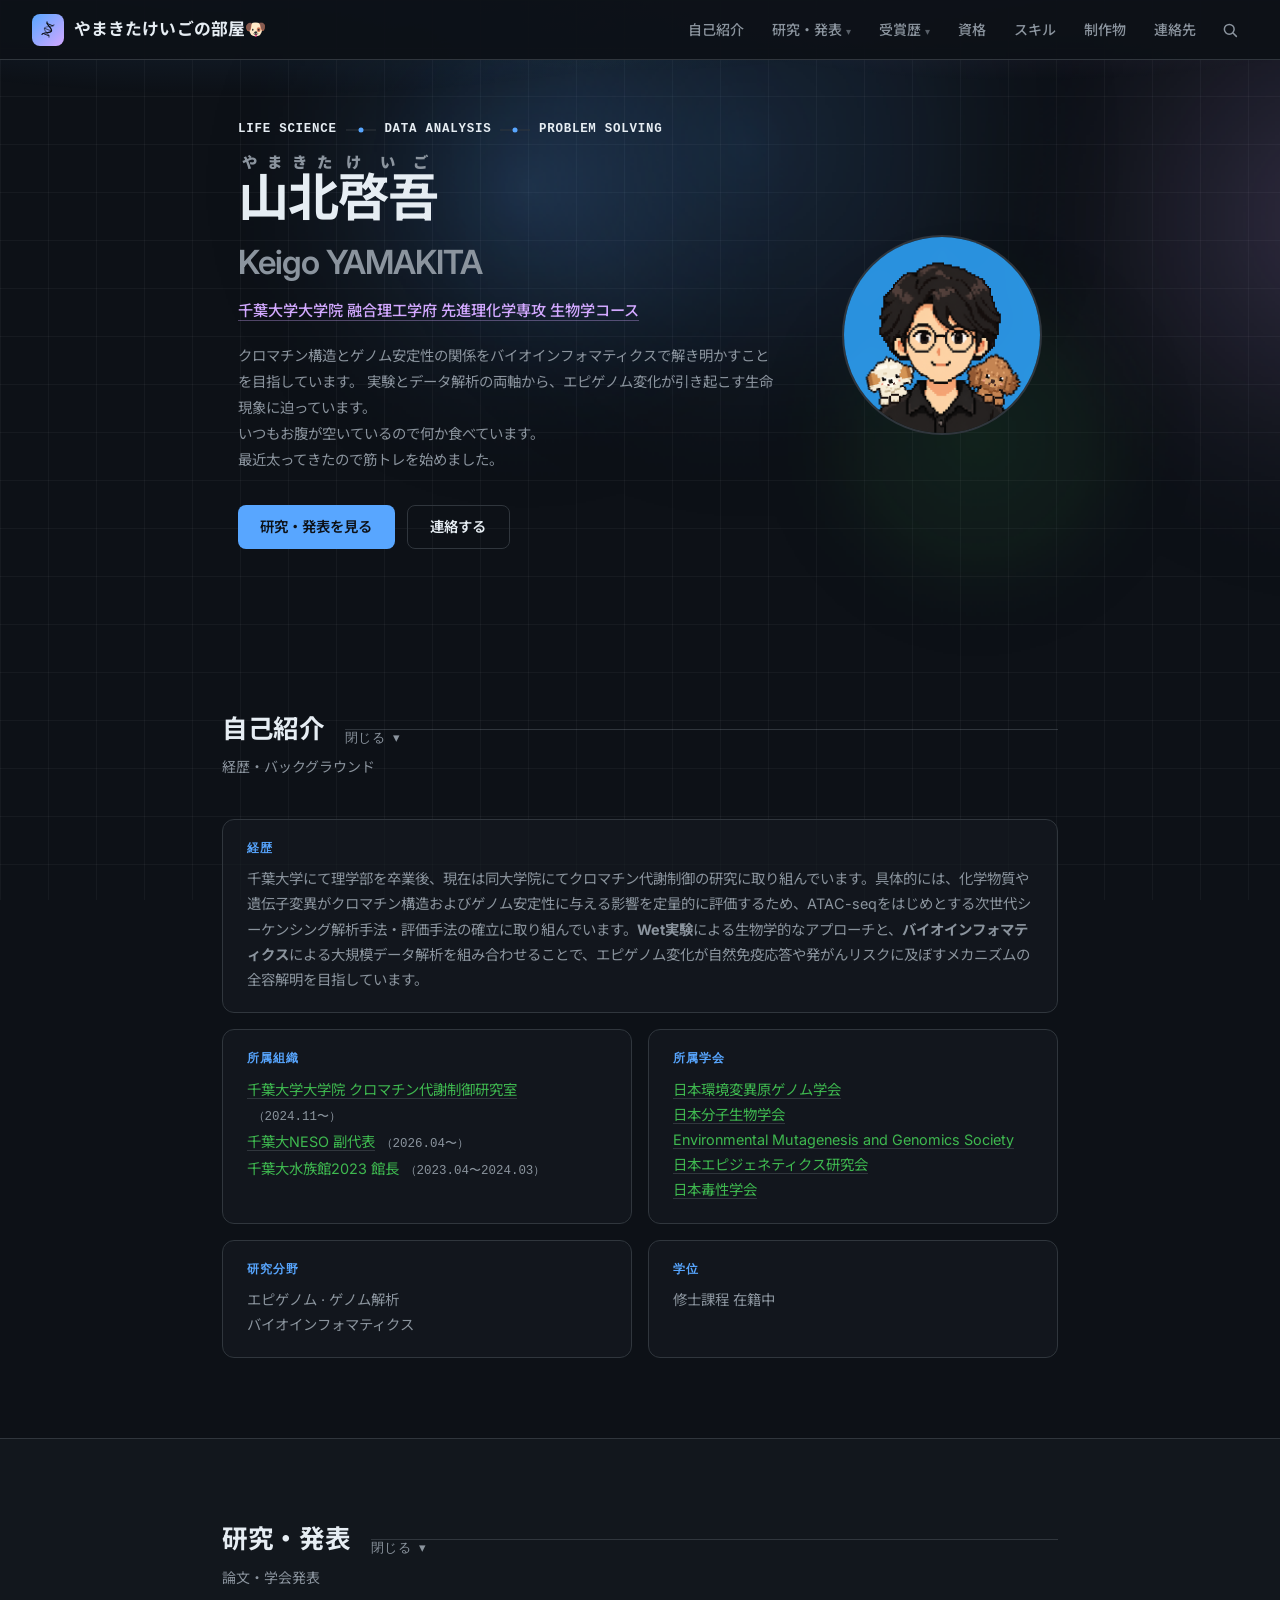
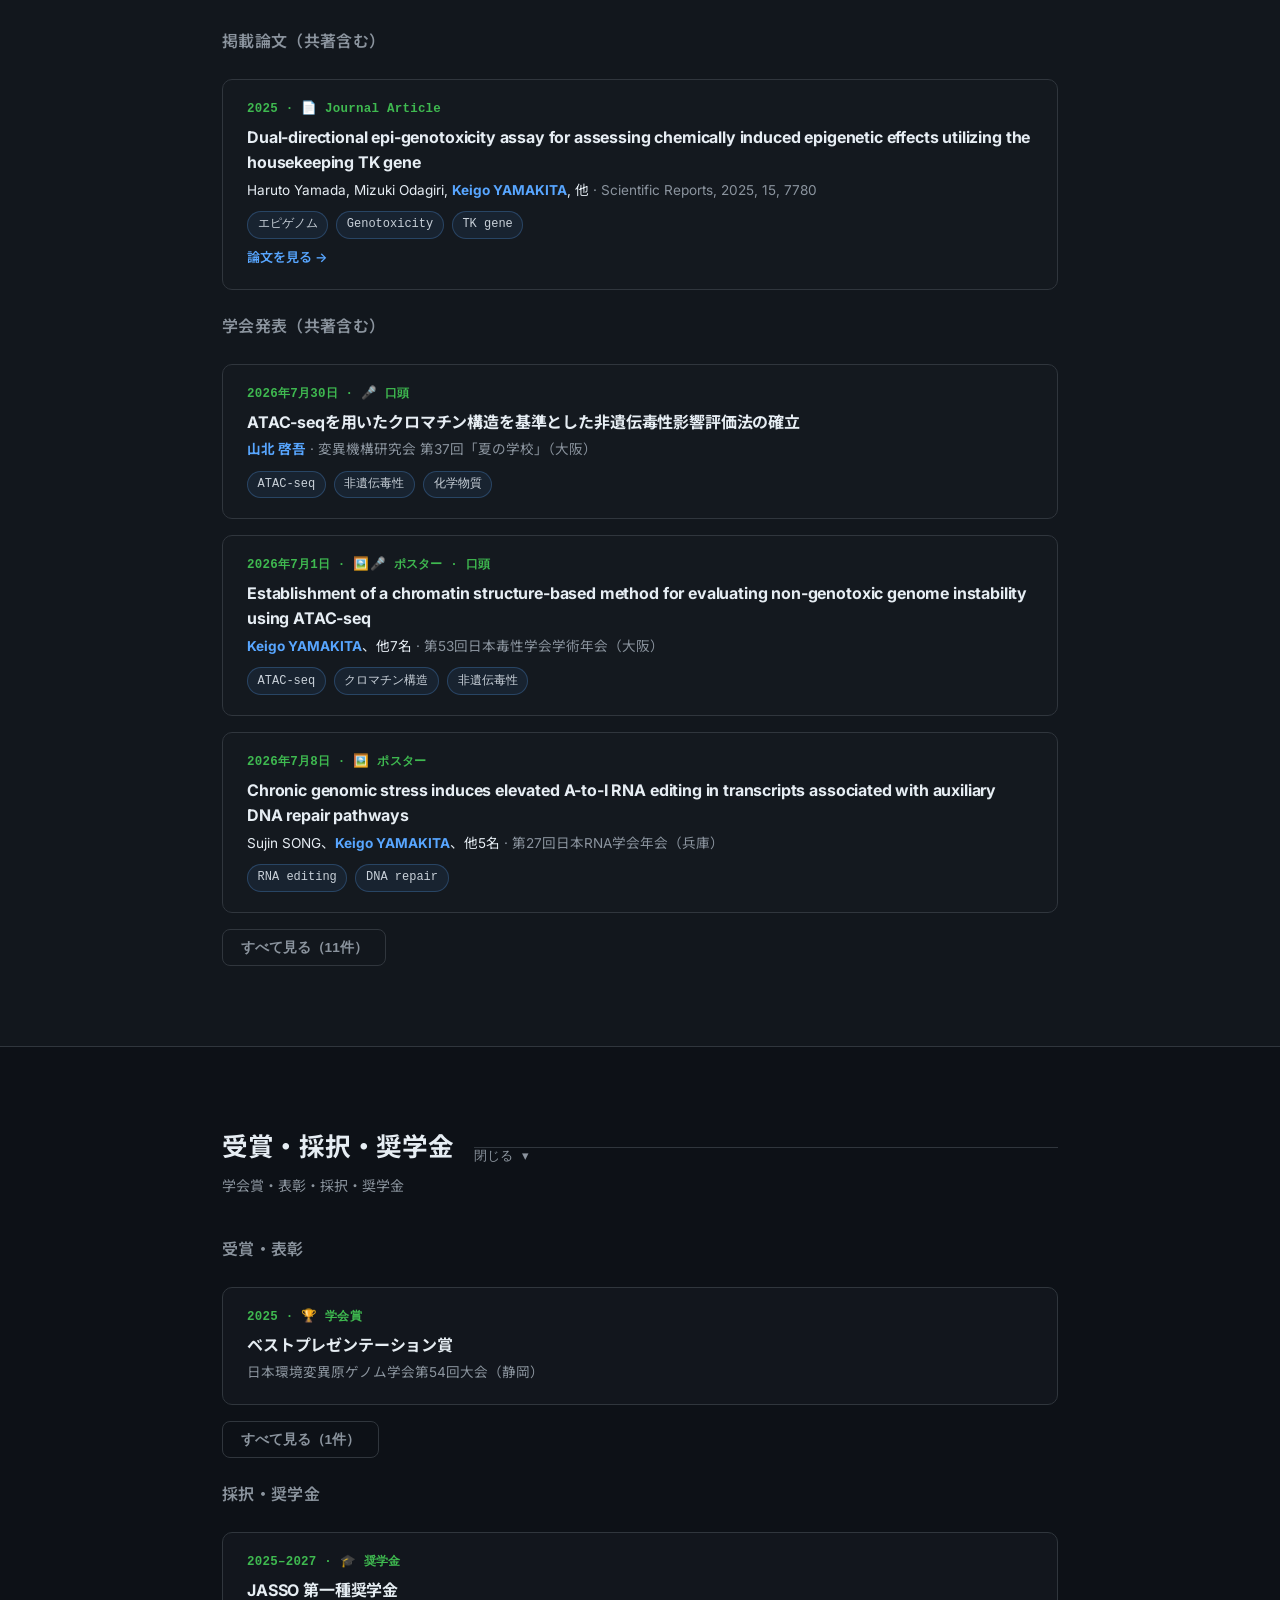
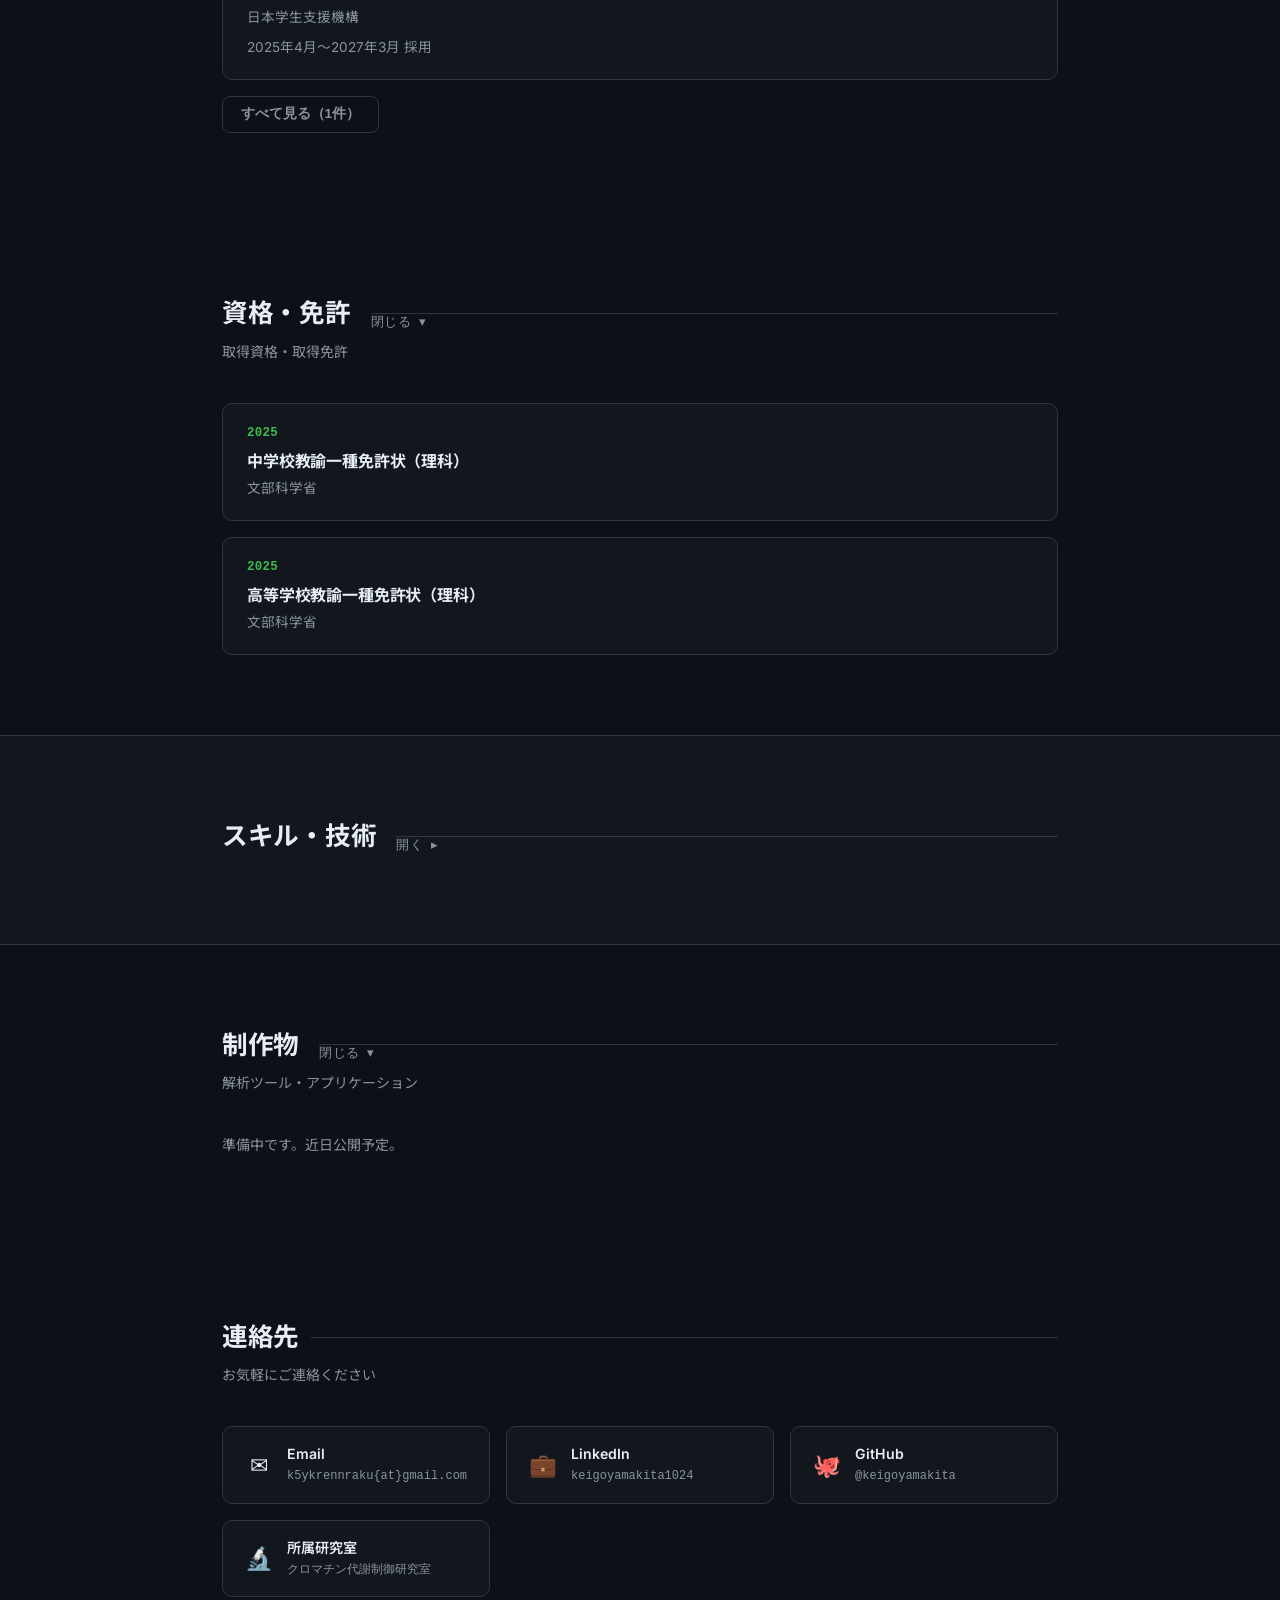
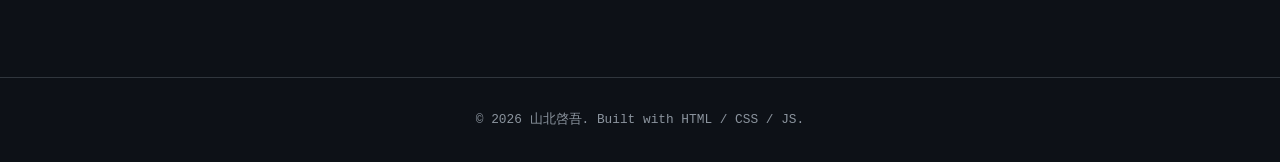
==== index.html @ 7c09976a "Update index.html" ====
<!DOCTYPE html>
<html lang="ja">
<head>
  <meta charset="UTF-8">
  <meta name="viewport" content="width=device-width, initial-scale=1.0">
  <link rel="icon" type="image/svg+xml" href="images/favicon.svg">
  <link rel="icon" type="image/png" sizes="32x32" href="images/favicon-32.png">
  <!-- Google検索はSVGファビコンに対応していないため、48px超のPNGを別途指定 -->
  <link rel="icon" type="image/png" sizes="180x180" href="images/apple-touch-icon.png">
  <link rel="apple-touch-icon" href="images/apple-touch-icon.png">
  <title>やまきたけいごの部屋🐶｜山北啓吾 Keigo YAMAKITA</title>
  <meta name="description" content="山北啓吾（やまきたけいご / Keigo YAMAKITA）のポートフォリオ。大学時代の研究内容や制作物に関して紹介していきます。">
  <meta name="keywords" content="山北啓吾, やまきたけいご, Keigo Yamakita, yamakita keigo, バイオインフォマティクス, エピゲノム, クロマチン, ATAC-seq, 千葉大学, 研究者, ポートフォリオ">
  <meta name="author" content="山北啓吾 Keigo Yamakita">
  <meta name="robots" content="index, follow">
  <link rel="canonical" href="https://keigoyamakita.com/">

  <!-- Open Graph / SNS -->
  <meta property="og:type" content="website">
  <meta property="og:url" content="https://keigoyamakita.com/">
  <meta property="og:title" content="やまきたけいごの部屋🐶｜山北啓吾 Keigo YAMAKITA">
  <meta property="og:description" content="山北啓吾（やまきたけいご / Keigo YAMAKITA）のポートフォリオ。大学時代の研究内容や制作物に関して紹介していきます。">
  <meta property="og:image" content="https://keigoyamakita.com/images/ogp.png">
  <meta property="og:locale" content="ja_JP">

  <!-- Twitter Card -->
  <meta name="twitter:card" content="summary">
  <meta name="twitter:title" content="やまきたけいごの部屋🐶｜山北啓吾 Keigo YAMAKITA">
  <meta name="twitter:description" content="山北啓吾（やまきたけいご / Keigo YAMAKITA）のポートフォリオ。大学時代の研究内容や制作物に関して紹介していきます。">
  <meta name="twitter:image" content="https://keigoyamakita.com/images/ogp.png">

  <!-- 構造化データ (JSON-LD) -->
  <script type="application/ld+json">
  {
    "@context": "https://schema.org",
    "@type": "Person",
    "name": "山北啓吾",
    "alternateName": ["やまきたけいご", "Keigo Yamakita", "keigoyamakita", "yamakita keigo"],
    "url": "https://keigoyamakita.com/",
    "image": "https://keigoyamakita.com/images/ogp.png",
    "email": "k5ykrennraku@gmail.com",
    "jobTitle": "大学院生・研究者",
    "description": "千葉大学大学院融合理工学府先進理化学専攻生物学コースにてクロマチン代謝制御・エピゲノム・バイオインフォマティクスを研究",
    "affiliation": {
      "@type": "Organization",
      "name": "千葉大学大学院 融合理工学府 先進理化学専攻 生物学コース",
      "url": "http://www.bio.s.chiba-u.ac.jp/index.html"
    },
    "alumniOf": {
      "@type": "CollegeOrUniversity",
      "name": "千葉大学"
    },
    "knowsAbout": ["バイオインフォマティクス", "エピゲノム", "クロマチン構造", "ATAC-seq", "ゲノム安定性", "Python", "R"],
    "sameAs": [
      "https://www.linkedin.com/in/keigoyamakita1024/",
      "https://github.com/keigoyamakita",
      "https://note.com/chibaneso/n/n2c3950227c19",
      "https://uralab.wordpress.com",
      "https://chibaneso.com/"
    ]
  }
  </script>
  <link rel="preconnect" href="https://fonts.googleapis.com">
  <link rel="preconnect" href="https://fonts.gstatic.com" crossorigin>
  <!-- フォントCSSは非同期で読み込み、初回描画をブロックしないようにする -->
  <link rel="preload" as="style" href="https://fonts.googleapis.com/css2?family=Inter:wght@400;500;600;700;800&family=Noto+Sans+JP:wght@400;500;600;700;900&display=swap" onload="this.onload=null;this.rel='stylesheet'">
  <noscript><link href="https://fonts.googleapis.com/css2?family=Inter:wght@400;500;600;700;800&family=Noto+Sans+JP:wght@400;500;600;700;900&display=swap" rel="stylesheet"></noscript>
  <link rel="stylesheet" href="css/style.css?v=20260919b">
</head>
<body>

  <!-- Navigation -->
  <canvas id="bg-canvas" aria-hidden="true"></canvas>
  <nav class="nav">
    <a href="#hero" class="nav-logo">
      <span class="nav-logo-mark" aria-hidden="true">
        <svg viewBox="0 0 24 24" width="18" height="18" fill="none" xmlns="http://www.w3.org/2000/svg">
          <g transform="rotate(22 12 11.5)">
            <path d="M7 2.5C7 6.5 17 7.5 17 11.5C17 15.5 7 16.5 7 20.5" stroke="#0d1117" stroke-width="1.6" stroke-linecap="round"/>
            <path d="M17 2.5C17 6.5 7 7.5 7 11.5C7 15.5 17 16.5 17 20.5" stroke="#0d1117" stroke-width="1.6" stroke-linecap="round" opacity="0.5"/>
            <line x1="7.6" y1="4.3" x2="16.4" y2="4.3" stroke="#0d1117" stroke-width="1.3" stroke-linecap="round"/>
            <line x1="7" y1="11.5" x2="17" y2="11.5" stroke="#0d1117" stroke-width="1.3" stroke-linecap="round" opacity="0.6"/>
            <line x1="7.6" y1="18.7" x2="16.4" y2="18.7" stroke="#0d1117" stroke-width="1.3" stroke-linecap="round"/>
          </g>
        </svg>
      </span>
      <span class="nav-logo-name">やまきたけいご<span class="nav-logo-sub">の部屋🐶</span></span>
    </a>
    <ul class="nav-links">
      <li><a href="#about">自己紹介</a></li>
      <li class="nav-item-dropdown">
        <a href="#research" class="nav-dropdown-toggle">研究・発表 <span class="nav-caret">▾</span></a>
        <ul class="nav-dropdown">
          <li><a href="#research">掲載論文（共著含む）</a></li>
          <li><a href="#research">学会発表（共著含む）</a></li>
        </ul>
      </li>
      <li class="nav-item-dropdown">
        <a href="#awards" class="nav-dropdown-toggle">受賞歴 <span class="nav-caret">▾</span></a>
        <ul class="nav-dropdown">
          <li><a href="#awards">受賞・表彰</a></li>
          <li><a href="#awards">採択・奨学金</a></li>
        </ul>
      </li>
      <li><a href="#licenses">資格</a></li>
      <li><a href="#skills">スキル</a></li>
      <li><a href="#works">制作物</a></li>
      <li><a href="#contact">連絡先</a></li>
    </ul>
    <div class="nav-actions">
      <div class="nav-search" id="navSearch">
        <button type="button" class="nav-search-btn" id="searchOpen" aria-label="サイト内検索を開く" aria-expanded="false" aria-controls="searchField" title="サイト内検索（Ctrl/⌘+F または /）">
          <svg viewBox="0 0 24 24" width="18" height="18" fill="none" xmlns="http://www.w3.org/2000/svg" aria-hidden="true">
            <circle cx="11" cy="11" r="6.5" stroke="currentColor" stroke-width="2"/>
            <path d="M16 16l4.5 4.5" stroke="currentColor" stroke-width="2" stroke-linecap="round"/>
          </svg>
        </button>
        <div class="search-field" id="searchField" role="search">
          <svg viewBox="0 0 24 24" width="16" height="16" fill="none" xmlns="http://www.w3.org/2000/svg" aria-hidden="true">
            <circle cx="11" cy="11" r="6.5" stroke="currentColor" stroke-width="2"/>
            <path d="M16 16l4.5 4.5" stroke="currentColor" stroke-width="2" stroke-linecap="round"/>
          </svg>
          <input type="text" id="searchInput" class="search-input" placeholder="サイト内を検索（例：ATAC-seq）" autocomplete="off" autocapitalize="off" spellcheck="false" inputmode="search" enterkeyhint="search" aria-label="検索キーワード">
          <button type="button" class="search-close" id="searchClose" aria-label="検索を閉じる">
            <svg viewBox="0 0 24 24" width="14" height="14" fill="none" xmlns="http://www.w3.org/2000/svg" aria-hidden="true">
              <path d="M6 6l12 12M18 6L6 18" stroke="currentColor" stroke-width="2" stroke-linecap="round"/>
            </svg>
          </button>
        </div>
        <div class="search-panel" id="searchPanel" hidden>
          <div class="search-status" id="searchStatus" role="status" aria-live="polite"></div>
          <div class="search-results" id="searchResults"></div>
          <div class="search-foot" aria-hidden="true">
            <span>↑↓ 選択</span><span>Enter 移動</span><span>Esc 閉じる</span><span>Ctrl/⌘+F をもう一度で標準のページ内検索</span>
          </div>
        </div>
      </div>
      <button class="nav-toggle" aria-label="メニューを開く">
        <span></span><span></span><span></span>
      </button>
    </div>
  </nav>

  <!-- Hero -->
  <section id="hero" class="hero">
    <div class="container">
      <div class="hero-inner">
        <div class="hero-text">
          <div class="hero-label">
            <span class="hl-node">Life Science</span>
            <span class="hl-connector" aria-hidden="true"></span>
            <span class="hl-node">Data Analysis</span>
            <span class="hl-connector" aria-hidden="true"></span>
            <span class="hl-node">Problem Solving</span>
          </div>
          <h1><ruby class="name-ruby">山北<rt>やまきた</rt></ruby><ruby class="name-ruby">啓吾<rt>けいご</rt></ruby><br><span class="hero-name-sub">Keigo YAMAKITA</span></h1>
          <p class="hero-sub"><a href="http://www.bio.s.chiba-u.ac.jp/index.html" target="_blank" rel="noopener" class="hero-sub-link">千葉大学大学院 融合理工学府 先進理化学専攻 生物学コース</a></p>
          <p class="hero-desc">
            クロマチン構造とゲノム安定性の関係をバイオインフォマティクスで解き明かすことを目指しています。
            実験とデータ解析の両軸から、エピゲノム変化が引き起こす生命現象に迫っています。<br>
            いつもお腹が空いているので何か食べています。<br>
            最近太ってきたので筋トレを始めました。
          </p>
          <div class="btn-group">
            <a href="#research" class="btn btn-primary">研究・発表を見る</a>
            <a href="#contact" class="btn btn-outline">連絡する</a>
          </div>
        </div>
        <div class="avatar">
          <img src="images/profile-pixel.png?v=20260927a" alt="山北啓吾" width="400" height="400" draggable="false">
        </div>
      </div>
    </div>
  </section>

  <!-- About -->
  <section id="about" class="section">
    <div class="container">
      <details class="section-collapsible" open>
        <summary class="section-title">自己紹介</summary>
        <p class="section-sub">経歴・バックグラウンド</p>
        <div class="about-grid">
          <div class="info-card wide">
            <h3>経歴</h3>
            <p>
              千葉大学にて理学部を卒業後、現在は同大学院にてクロマチン代謝制御の研究に取り組んでいます。具体的には、化学物質や遺伝子変異がクロマチン構造およびゲノム安定性に与える影響を定量的に評価するため、ATAC-seqをはじめとする次世代シーケンシング解析手法・評価手法の確立に取り組んでいます。<strong>Wet実験</strong>による生物学的なアプローチと、<strong>バイオインフォマティクス</strong>による大規模データ解析を組み合わせることで、エピゲノム変化が自然免疫応答や発がんリスクに及ぼすメカニズムの全容解明を目指しています。
            </p>
          </div>
          <div class="info-card">
            <h3>所属組織</h3>
            <p>
              <a href="https://uralab.wordpress.com" target="_blank" rel="noopener" class="card-link"><span style="color:var(--accent2)">千葉大学大学院 クロマチン代謝制御研究室</span></a><span class="org-period">（2024.11〜）</span><br>
              <a href="https://chibaneso.com/" target="_blank" rel="noopener" class="card-link"><span style="color:var(--accent2)">千葉大NESO 副代表</span></a><span class="org-period">（2026.04〜）</span><br>
              <span style="color:var(--accent2)">千葉大水族館2023 館長</span><span class="org-period">（2023.04〜2024.03）</span>
            </p>
          </div>
          <div class="info-card">
            <h3>所属学会</h3>
            <p>
              <a href="https://www.j-ems.org/" target="_blank" rel="noopener" class="card-link"><span style="color:var(--accent2)">日本環境変異原ゲノム学会</span></a><br>
              <a href="https://www.mbsj.jp/" target="_blank" rel="noopener" class="card-link"><span style="color:var(--accent2)">日本分子生物学会</span></a><br>
              <a href="https://emgs-us.org/" target="_blank" rel="noopener" class="card-link"><span style="color:var(--accent2)">Environmental Mutagenesis and Genomics Society</span></a><br>
              <a href="https://jsepi.org/" target="_blank" rel="noopener" class="card-link"><span style="color:var(--accent2)">日本エピジェネティクス研究会</span></a><br>
              <a href="https://www.jsot.jp/" target="_blank" rel="noopener" class="card-link"><span style="color:var(--accent2)">日本毒性学会</span></a>
            </p>
          </div>
          <div class="info-card">
            <h3>研究分野</h3>
            <p>エピゲノム · ゲノム解析<br>バイオインフォマティクス</p>
          </div>
          <div class="info-card">
            <h3>学位</h3>
            <p>修士課程 在籍中</p>
          </div>
        </div>
      </details>
    </div>
  </section>

  <!-- Research -->
  <section id="research" class="section section-alt">
    <div class="container">
      <details class="section-collapsible" open>
        <summary class="section-title">研究・発表</summary>
        <p class="section-sub">論文・学会発表</p>

        <div class="subsection-block" id="anchor-papers">
          <h3 class="subsection-heading">掲載論文（共著含む）</h3>
          <div class="pub-list" id="paperList"></div>
        </div>

        <div class="subsection-block" id="anchor-presentations">
          <h3 class="subsection-heading">学会発表（共著含む）</h3>
          <div class="pub-list" id="presentationPreview"></div>
          <div class="pub-list-rest" id="presentationRest" hidden></div>
          <button type="button" class="show-more-btn" id="presentationToggle" aria-expanded="false"></button>
        </div>
      </details>
    </div>
  </section>

  <!-- Awards -->
  <section id="awards" class="section">
    <div class="container">
      <details class="section-collapsible" open>
        <summary class="section-title">受賞・採択・奨学金</summary>
        <p class="section-sub">学会賞・表彰・採択・奨学金</p>

        <div class="subsection-block" id="anchor-awards">
          <h3 class="subsection-heading">受賞・表彰</h3>
          <div class="pub-list" id="awardPreview"></div>
          <div class="pub-list pub-list-rest" id="awardRest" hidden></div>
          <button type="button" class="show-more-btn" id="awardToggle" aria-expanded="false"></button>
        </div>

        <div class="subsection-block" id="anchor-scholarships">
          <h3 class="subsection-heading">採択・奨学金</h3>
          <div class="pub-list" id="scholarshipPreview"></div>
          <div class="pub-list pub-list-rest" id="scholarshipRest" hidden></div>
          <button type="button" class="show-more-btn" id="scholarshipToggle" aria-expanded="false"></button>
        </div>
      </details>
    </div>
  </section>

  <!-- Licenses -->
  <section id="licenses" class="section">
    <div class="container">
      <details class="section-collapsible" open>
        <summary class="section-title">資格・免許</summary>
        <p class="section-sub">取得資格・取得免許</p>
        <div class="pub-list" id="licenseList"></div>
      </details>
    </div>
  </section>

  <!-- Skills -->
  <section id="skills" class="section section-alt">
    <div class="container">
      <details class="section-collapsible">
        <summary class="section-title">スキル・技術</summary>
        <p class="section-sub">使用言語・解析ツール・技術領域</p>
        <div class="skills-grid" id="skillsGrid"></div>
      </details>
    </div>
  </section>

  <!-- Works -->
  <section id="works" class="section">
    <div class="container">
      <details class="section-collapsible" open>
        <summary class="section-title">制作物</summary>
        <p class="section-sub">解析ツール・アプリケーション</p>
        <div class="pub-list" id="worksList"></div>
      </details>
    </div>
  </section>

  <!-- Contact -->
  <section id="contact" class="section">
    <div class="container">
      <h2 class="section-title">連絡先</h2>
      <p class="section-sub">お気軽にご連絡ください</p>
      <div class="contact-grid" id="contactGrid"></div>
    </div>
  </section>

  <footer class="footer">
    <p>&copy; <span id="year"></span> 山北啓吾. Built with HTML / CSS / JS.</p>
  </footer>

  <button id="backToTop" class="back-to-top" aria-label="トップへ戻る" title="トップへ戻る">
    <svg viewBox="0 0 24 24" width="20" height="20" fill="none" xmlns="http://www.w3.org/2000/svg" aria-hidden="true">
      <path d="M12 19V5M12 5L5 12M12 5L19 12" stroke="currentColor" stroke-width="2" stroke-linecap="round" stroke-linejoin="round"/>
    </svg>
  </button>

  <script src="js/data.js?v=20260919b"></script>
  <script src="js/main.js?v=20260919b"></script>
  <script src="js/search.js?v=20260919b"></script>
  <script src="js/bg.js?v=20260919b"></script>
</body>
</html>
---- css/style.css ----
/* ===========================
   Reset & Base
=========================== */
*, *::before, *::after { box-sizing: border-box; margin: 0; padding: 0; }

:root {
  --bg:      #0d1117;
  --bg2:     #161b22;
  --bg3:     #21262d;
  --border:  #30363d;
  --text:    #e6edf3;
  --text2:   #8b949e;
  --accent:  #58a6ff;
  --accent2: #3fb950;
  --accent3: #d2a8ff;

  --font-sans: 'Inter', 'Noto Sans JP', -apple-system, sans-serif;
  --font-mono: 'SFMono-Regular', Consolas, monospace;
}

html { scroll-behavior: smooth; }

body {
  font-family: var(--font-sans);
  background: var(--bg);
  color: var(--text);
  line-height: 1.6;
  -webkit-font-smoothing: antialiased;
}

/* 格子グリッド */
body::before {
  content: '';
  position: fixed;
  inset: 0;
  background-image:
    linear-gradient(rgba(255,255,255,0.04) 1px, transparent 1px),
    linear-gradient(90deg, rgba(255,255,255,0.04) 1px, transparent 1px);
  background-size: 48px 48px;
  pointer-events: none;
  z-index: 0;
}

/* ページ上部オーロラ */
body::after {
  content: '';
  position: fixed;
  top: 0;
  left: 0;
  right: 0;
  height: 480px;
  background:
    radial-gradient(ellipse 80% 50% at 20% -10%, rgba(88,166,255,0.18) 0%, transparent 60%),
    radial-gradient(ellipse 60% 40% at 80% -5%,  rgba(210,168,255,0.14) 0%, transparent 55%),
    radial-gradient(ellipse 50% 30% at 50%  0%,  rgba(63,185,80,0.07)  0%, transparent 50%);
  pointer-events: none;
  z-index: 0;
}

main, nav, footer { position: relative; z-index: 1; }

#bg-canvas {
  position: fixed;
  inset: 0;
  width: 100%;
  height: 100%;
  z-index: 0;
  pointer-events: none;
}

a { color: inherit; text-decoration: none; }
ul { list-style: none; }

/* ===========================
   Layout
=========================== */
.container {
  max-width: 900px;
  margin: 0 auto;
  padding: 0 2rem;
}

.section { padding: 5rem 0; }

.section-alt {
  background: rgba(22, 27, 34, 0.6);
  border-top: 1px solid var(--border);
  border-bottom: 1px solid var(--border);
}

/* ===========================
   Section Title
=========================== */
.section-title {
  font-size: 1.6rem;
  font-weight: 700;
  letter-spacing: -0.01em;
  margin-bottom: 0.4rem;
  display: flex;
  align-items: center;
  gap: 0.75rem;
}
.section-title::after {
  content: '';
  flex: 1;
  height: 1px;
  background: var(--border);
}

.section-sub {
  color: var(--text2);
  font-size: 0.875rem;
  margin-bottom: 2.5rem;
}

/* ===========================
   Buttons
=========================== */
.btn {
  display: inline-flex;
  align-items: center;
  padding: 0.6rem 1.4rem;
  border-radius: 8px;
  font-size: 0.9rem;
  font-weight: 600;
  cursor: pointer;
  border: none;
  transition: all 0.2s;
}
.btn-primary { background: var(--accent); color: #0d1117; }
.btn-primary:hover { background: #79c0ff; }
.btn-outline { background: transparent; color: var(--text); border: 1px solid var(--border); }
.btn-outline:hover { border-color: var(--accent); color: var(--accent); }
.btn-group { display: flex; gap: 0.75rem; flex-wrap: wrap; }

/* ===========================
   Nav
=========================== */
.nav {
  position: fixed;
  top: 0; left: 0; right: 0;
  z-index: 100;
  height: 60px;
  display: flex;
  align-items: center;
  justify-content: space-between;
  padding: 0 2rem;
  background: rgba(13, 17, 23, 0.96);
  border-bottom: 1px solid var(--border);
}
.nav-logo {
  display: flex;
  align-items: center;
  gap: 0.6rem;
  text-decoration: none;
}

.nav-logo-mark {
  display: inline-flex;
  align-items: center;
  justify-content: center;
  width: 32px;
  height: 32px;
  border-radius: 8px;
  background: linear-gradient(135deg, var(--accent), var(--accent3));
  color: #0d1117;
  font-size: 0.75rem;
  font-weight: 800;
  letter-spacing: 0.02em;
  flex-shrink: 0;
}

.nav-logo-name {
  font-size: 1.05rem;
  font-weight: 700;
  color: var(--text);
  letter-spacing: 0.01em;
}
.nav-logo-sub {
  font-size: inherit;
  font-weight: inherit;
  color: inherit;
  margin-left: 0;
}
.nav-links { display: flex; gap: 1.75rem; }
.nav-links > li > a {
  font-size: 0.875rem;
  font-weight: 500;
  color: var(--text2);
  transition: color 0.2s;
  position: relative;
  padding-bottom: 3px;
}
.nav-links > li > a::after {
  content: '';
  position: absolute;
  left: 0;
  bottom: 0;
  width: 0;
  height: 1px;
  background: var(--accent);
  transition: width 0.25s ease;
}
.nav-links > li > a:hover { color: var(--accent); }
.nav-links > li > a:hover::after { width: 100%; }

/* ドロップダウン */
.nav-item-dropdown { position: relative; }

/* トリガーとパネルの間の見た目の余白（12px）はホバー判定上は「隙間」になってしまい、
   マウスを斜めに動かすとホバーが途切れてメニューが閉じてしまう。
   透明な橋渡し要素でその隙間もホバー範囲に含める。 */
.nav-item-dropdown::after {
  content: '';
  position: absolute;
  top: 100%;
  left: 0;
  right: 0;
  height: 12px;
}

.nav-caret {
  font-size: 0.65rem;
  opacity: 0.6;
  transition: transform 0.2s;
  display: inline-block;
}
.nav-item-dropdown:hover .nav-caret { transform: rotate(180deg); }

.nav-dropdown {
  display: none;
  position: absolute;
  top: calc(100% + 12px);
  left: 50%;
  transform: translateX(-50%);
  background: rgba(22, 27, 34, 0.92);
  backdrop-filter: blur(16px);
  border: 1px solid var(--border);
  border-radius: 10px;
  padding: 0.4rem;
  min-width: 140px;
  white-space: nowrap;
  z-index: 200;
  box-shadow: 0 8px 32px rgba(0,0,0,0.4);
}

.nav-item-dropdown:hover .nav-dropdown { display: block; }

.nav-dropdown li a {
  display: block;
  padding: 0.5rem 0.85rem;
  border-radius: 6px;
  font-size: 0.82rem;
  font-weight: 500;
  color: var(--text2);
  transition: background 0.15s, color 0.15s;
}
.nav-dropdown li a:hover {
  background: rgba(255,255,255,0.06);
  color: var(--text);
}

.nav-toggle {
  display: none;
  flex-direction: column;
  gap: 5px;
  background: none;
  border: none;
  cursor: pointer;
  padding: 4px;
  z-index: 101;
}
.nav-toggle span {
  display: block; width: 22px; height: 2px;
  background: var(--text); border-radius: 2px; transition: all 0.2s;
}

/* ===========================
   Hero
=========================== */
.hero {
  display: flex;
  align-items: center;
  padding: 120px 0 5rem;
  position: relative;
  overflow: hidden;
}

.hero .container { position: relative; z-index: 1; max-width: 1160px; }
.hero-inner {
  display: grid;
  grid-template-columns: 1fr auto;
  gap: 4rem;
  align-items: center;
  width: 100%;
}
.hero-label {
  display: flex;
  flex-wrap: wrap;
  align-items: center;
  gap: 0.55rem;
  font-size: 0.78rem;
  color: var(--text2);
  letter-spacing: 0.06em;
  text-transform: uppercase;
  margin-bottom: 0.85rem;
  font-family: var(--font-mono);
}
.hl-node {
  color: var(--text);
  font-weight: 600;
}
.hl-connector {
  position: relative;
  display: inline-block;
  width: 30px;
  height: 6px;
  flex-shrink: 0;
}
.hl-connector::before {
  content: '';
  position: absolute;
  left: 0; right: 0; top: 50%;
  height: 1px;
  background: var(--border);
  transform: translateY(-50%);
}
.hl-connector::after {
  content: '';
  position: absolute;
  left: 50%; top: 50%;
  width: 5px; height: 5px;
  border-radius: 50%;
  background: var(--accent);
  transform: translate(-50%, -50%);
}
@media (max-width: 640px) {
  .hero-label { font-size: 0.68rem; gap: 0.4rem; }
  .hl-connector { width: 18px; }
}
.hero-inner h1 {
  font-size: clamp(2rem, 5vw, 3.2rem);
  font-weight: 700;
  line-height: 1.15;
  letter-spacing: -0.02em;
  margin-bottom: 0.85rem;
}
.hero-name-sub {
  display: inline-block;
  color: var(--text2);
  font-size: 0.65em;
  font-weight: 600;
  margin-top: 0.35rem;
}
.name-ruby {
  ruby-position: over;
}
.name-ruby rt {
  font-size: 0.3em;
  font-weight: 900;
  color: var(--text2);
  letter-spacing: 0.08em;
  user-select: none;
}
.hero-sub {
  font-size: 0.95rem;
  color: var(--accent3);
  margin-bottom: 1.25rem;
  font-weight: 500;
  line-height: 1.6;
}
.hero-sub-link {
  color: inherit;
  text-decoration: none;
  border-bottom: 1px solid rgba(210, 168, 255, 0.35);
  transition: border-color 0.2s, color 0.2s;
}
.hero-sub-link:hover {
  color: #e8c8ff;
  border-bottom-color: var(--accent3);
}

.hero-desc {
  color: var(--text2);
  font-size: 0.9rem;
  max-width: 540px;
  margin-bottom: 2rem;
  line-height: 1.8;
}
.avatar {
  width: 200px; height: 200px;
  border-radius: 50%;
  background: var(--bg3);
  border: 2px solid var(--border);
  display: flex; align-items: center; justify-content: center;
  font-size: 4rem;
  flex-shrink: 0;
  overflow: hidden;
}
.avatar img { width: 100%; height: 100%; object-fit: cover; }

/* ===========================
   About
=========================== */
.about-grid {
  display: grid;
  grid-template-columns: 1fr 1fr;
  gap: 1rem;
}
.info-card {
  background: rgba(22, 27, 34, 0.6);
  border: 1px solid var(--border);
  border-radius: 12px;
  padding: 1.25rem 1.5rem;
  transition: border-color 0.2s;
}
.info-card:hover { border-color: #444c56; }
.info-card.wide { grid-column: 1 / -1; }
.info-card h3 {
  font-size: 0.72rem;
  font-family: var(--font-mono);
  font-weight: 600;
  color: var(--accent);
  text-transform: uppercase;
  letter-spacing: 0.1em;
  margin-bottom: 0.5rem;
}
.info-card p { font-size: 0.9rem; color: var(--text2); line-height: 1.75; }

.card-link {
  color: inherit;
  text-decoration: none;
  border-bottom: 1px solid rgba(139, 148, 158, 0.25);
  transition: color 0.2s, border-color 0.2s;
}
.card-link:hover { color: var(--accent); border-bottom-color: var(--accent); }

.org-period {
  font-size: 0.78rem;
  font-family: var(--font-mono);
  color: var(--text2);
  margin-left: 0.35rem;
}

/* ===========================
   Section-level Collapsible
=========================== */
.section-collapsible > .section-title {
  cursor: pointer;
  list-style: none;
  justify-content: space-between;
  transition: color 0.2s;
}
.section-collapsible > .section-title:hover { color: var(--accent); }
.section-collapsible > .section-title::-webkit-details-marker { display: none; }

.section-collapsible > .section-title::after {
  content: '閉じる ▾';
  font-size: 0.8rem;
  font-weight: 400;
  color: var(--text2);
  flex-shrink: 0;
  margin-left: 0.5rem;
  font-family: var(--font-mono);
  letter-spacing: 0.03em;
  transition: color 0.2s;
}
.section-collapsible > .section-title:hover::after { color: var(--accent); }
.section-collapsible:not([open]) > .section-title::after {
  content: '開く ▸';
}

/* ===========================
   Collapsible
=========================== */
.collapsible {
  margin-top: 2.5rem;
}

.collapsible + .collapsible {
  margin-top: 1.5rem;
}

.subsection-title {
  font-size: 1rem;
  font-weight: 600;
  color: var(--text2);
  letter-spacing: 0.02em;
  padding: 0.65rem 0.75rem;
  border: 1px solid var(--border);
  border-radius: 8px;
  cursor: pointer;
  display: flex;
  align-items: center;
  justify-content: space-between;
  list-style: none;
  user-select: none;
  transition: background 0.2s, border-color 0.2s, color 0.2s;
}

.subsection-title::-webkit-details-marker { display: none; }

.subsection-title::after {
  content: '閉じる ▾';
  font-size: 0.78rem;
  color: var(--text2);
  font-family: var(--font-mono);
  letter-spacing: 0.03em;
}

.collapsible:not([open]) .subsection-title::after {
  content: '開く ▸';
}

/* 開閉しない小見出し（論文・学会発表など、プレビュー表示するブロック用） */
.subsection-block { margin-top: 2.5rem; }
.subsection-block + .subsection-block { margin-top: 1.5rem; }
.subsection-heading {
  font-size: 1rem;
  font-weight: 600;
  color: var(--text2);
  letter-spacing: 0.02em;
  margin-bottom: 1.5rem;
}

.pub-list-rest { margin-top: 0.75rem; }
.pub-list-rest[hidden] { display: none; }

.show-more-btn {
  display: inline-flex;
  align-items: center;
  gap: 0.4rem;
  margin-top: 1rem;
  padding: 0.55rem 1.1rem;
  border-radius: 8px;
  border: 1px solid var(--border);
  background: transparent;
  color: var(--text2);
  font-size: 0.85rem;
  font-weight: 600;
  cursor: pointer;
  transition: border-color 0.2s, color 0.2s;
}
.show-more-btn:hover { border-color: var(--accent); color: var(--accent); }

.subsection-title:hover {
  background: rgba(255,255,255,0.04);
  border-color: #444c56;
  color: var(--text);
}

.collapsible[open] .subsection-title {
  border-bottom-left-radius: 0;
  border-bottom-right-radius: 0;
  border-bottom-color: transparent;
  color: var(--text);
}

.collapsible .pub-list {
  border: 1px solid var(--border);
  border-top: none;
  border-radius: 0 0 8px 8px;
  padding: 1rem;
  display: flex;
  flex-direction: column;
  gap: 0.75rem;
}

/* ===========================
   Publications / Awards (共通リスト)
=========================== */
.pub-list { display: flex; flex-direction: column; gap: 1rem; }

.pub-item {
  background: rgba(22, 27, 34, 0.6);
  border: 1px solid var(--border);
  border-radius: 10px;
  padding: 1.25rem 1.5rem;
  transition: border-color 0.2s;
}
.pub-item:hover { border-color: var(--accent); }

.pub-item-link {
  display: block;
  text-decoration: none;
  color: inherit;
  cursor: pointer;
}
.pub-item-link:hover { border-color: var(--accent); }
.pub-item-link:hover .pub-title { color: var(--accent); }

.pub-year {
  font-size: 0.78rem;
  font-family: var(--font-mono);
  font-weight: 600;
  color: var(--accent2);
  margin-bottom: 0.3rem;
  letter-spacing: 0.02em;
}

.pub-title {
  font-size: 1rem;
  font-weight: 700;
  letter-spacing: -0.01em;
  margin-bottom: 0.25rem;
}

.pub-venue {
  font-size: 0.85rem;
  color: var(--text2);
  line-height: 1.6;
}
/* 日本語は斜体にすると字形が潰れて読みにくくなるため、斜体ではなく通常書体のまま表示する */
.pub-venue-name {
  font-style: normal;
}

.pub-desc {
  font-size: 0.85rem;
  color: var(--text2);
  margin-top: 0.4rem;
  line-height: 1.7;
}

.pub-tags { display: flex; gap: 0.5rem; flex-wrap: wrap; margin-top: 0.6rem; }

.tag {
  font-size: 0.75rem;
  font-family: var(--font-mono);
  padding: 0.2rem 0.6rem;
  border-radius: 20px;
  border: 1px solid rgba(88, 166, 255, 0.25);
  color: #c9d1d9;
  background: rgba(88, 166, 255, 0.08);
  transition: border-color 0.2s, background 0.2s, color 0.2s;
}
.pub-item:hover .tag,
.pub-item-link:hover .tag {
  border-color: rgba(88, 166, 255, 0.45);
  color: var(--text);
}

/* 著者一覧の中で自分の名前を強調する */
.me {
  color: var(--accent);
  font-weight: 700;
}

.pub-link {
  display: inline-block;
  margin-top: 0.5rem;
  font-size: 0.82rem;
  font-weight: 600;
  color: var(--accent);
  transition: color 0.2s;
}
.pub-link:hover { color: #79c0ff; }

/* ===========================
   Skills
=========================== */
.skills-grid {
  display: grid;
  grid-template-columns: repeat(auto-fill, minmax(220px, 1fr));
  gap: 1.25rem;
}
.skill-category {
  background: rgba(13, 17, 23, 0.55);
  border: 1px solid var(--border);
  border-radius: 10px;
  padding: 1.25rem;
  transition: border-color 0.2s;
}
.skill-category:hover { border-color: #444c56; }
.skill-cat-title {
  font-size: 0.8rem;
  font-weight: 600;
  color: var(--accent3);
  margin-bottom: 0.75rem;
  display: flex;
  align-items: center;
  gap: 0.4rem;
}
.skill-items { display: flex; flex-wrap: wrap; gap: 0.4rem; }
.skill-badge {
  font-size: 0.78rem;
  font-weight: 500;
  padding: 0.25rem 0.7rem;
  background: var(--bg3);
  border: 1px solid var(--border);
  border-radius: 6px;
  color: var(--text2);
  transition: all 0.2s;
  cursor: default;
}
.skill-badge:hover { border-color: var(--accent); color: var(--text); }

/* ===========================
   Contact
=========================== */
.contact-grid {
  display: grid;
  grid-template-columns: repeat(auto-fill, minmax(200px, 1fr));
  gap: 1rem;
}
.contact-item {
  display: flex;
  align-items: center;
  gap: 0.75rem;
  background: rgba(22, 27, 34, 0.6);
  border: 1px solid var(--border);
  border-radius: 10px;
  padding: 1rem 1.25rem;
  color: var(--text);
  transition: all 0.2s;
}
.contact-item:hover { border-color: var(--accent); color: var(--accent); }
.contact-icon { font-size: 1.4rem; width: 2rem; text-align: center; flex-shrink: 0; }
.contact-info strong { display: block; font-size: 0.88rem; font-weight: 600; }
.contact-info small {
  display: block; font-size: 0.75rem;
  font-family: var(--font-mono); color: var(--text2); margin-top: 0.1rem;
}
.contact-item:hover .contact-info small { color: inherit; }

/* ===========================
   Footer
=========================== */
.footer {
  border-top: 1px solid var(--border);
  padding: 2rem;
  text-align: center;
  color: var(--text2);
  font-size: 0.8rem;
  font-family: var(--font-mono);
}

/* ===========================
   Back to Top（フローティングボタン）
=========================== */
.back-to-top {
  position: fixed;
  right: 1.5rem;
  bottom: 1.5rem;
  width: 44px;
  height: 44px;
  display: flex;
  align-items: center;
  justify-content: center;
  border-radius: 50%;
  border: 1px solid var(--border);
  background: var(--bg2);
  color: var(--text2);
  cursor: pointer;
  opacity: 0;
  visibility: hidden;
  transform: translateY(8px);
  transition: opacity 0.25s, transform 0.25s, border-color 0.2s, color 0.2s, visibility 0.25s;
  z-index: 500;
  box-shadow: 0 4px 16px rgba(0, 0, 0, 0.35);
}
.back-to-top.visible {
  opacity: 1;
  visibility: visible;
  transform: translateY(0);
}
.back-to-top:hover {
  border-color: var(--accent);
  color: var(--accent);
}

@media (max-width: 640px) {
  .back-to-top { right: 1rem; bottom: 1rem; width: 40px; height: 40px; }
}

/* ===========================
   Scroll Animation
=========================== */
.reveal {
  opacity: 0;
  transform: translateY(14px);
  transition: opacity 0.55s ease, transform 0.55s ease;
}
.reveal.visible { opacity: 1; transform: translateY(0); }

/* ===========================
   Responsive
=========================== */
@media (max-width: 640px) {
  /* ナビメニュー：フルスクリーンオーバーレイ */
  .nav-links {
    display: none;
    position: fixed;
    top: 60px; left: 0; right: 0; bottom: 0;
    background: rgba(13, 17, 23, 0.75);
    backdrop-filter: blur(20px);
    flex-direction: column;
    align-items: center;
    justify-content: center;
    gap: 2.5rem;
    z-index: 98;
    overflow-y: auto;
    padding: 3rem 1rem;
  }
  .nav-links.open { display: flex; }
  .nav-links > li > a { font-size: 1.2rem; color: var(--text); }

  /* ハンバーガーボタンを常に最前面に */
  .nav-toggle {
    display: flex;
    position: relative;
    z-index: 110;
  }

  /* メニューが開いているとき × 表示 */
  .nav-toggle.open span:nth-child(1) {
    transform: translateY(7px) rotate(45deg);
  }
  .nav-toggle.open span:nth-child(2) {
    opacity: 0;
  }
  .nav-toggle.open span:nth-child(3) {
    transform: translateY(-7px) rotate(-45deg);
  }

  /* ドロップダウンをスマホでは非表示 */
  .nav-dropdown { display: none !important; }
  .nav-caret { display: none; }

  /* その他レスポンシブ */
  .hero-inner {
    grid-template-columns: 1fr;
    justify-items: center;
    text-align: center;
  }
  .hero-text { order: 2; }
  .avatar {
    display: flex;
    order: 1;
    width: 120px;
    height: 120px;
    margin-bottom: 0.5rem;
  }
  .btn-group { justify-content: center; }
  .hero-desc { margin-left: auto; margin-right: auto; }
  .about-grid { grid-template-columns: 1fr; }
  .contact-grid { grid-template-columns: 1fr; }

  /* セクション間の余白をスマホでは少し詰める */
  .section { padding: 3.5rem 0; }
}

@media (prefers-reduced-motion: reduce) {
  html { scroll-behavior: auto; }
  .reveal {
    opacity: 1;
    transform: none;
    transition: none;
  }
  * { transition-duration: 0.01ms !important; animation-duration: 0.01ms !important; }
}

/* ===========================
   Site search（サイト内検索）
   虫眼鏡をクリックすると、ナビ右上に入力欄が現れ、結果は直下のパネルに表示する
=========================== */
/* 検索ボタンを右端に置くため、リンク群を右寄せにする */
.nav-links { margin-left: auto; }
.nav-actions { display: flex; align-items: center; gap: 0.25rem; margin-left: 1rem; }

.nav-search-btn {
  display: inline-flex;
  align-items: center;
  justify-content: center;
  width: 36px;
  height: 36px;
  border: none;
  border-radius: 8px;
  background: none;
  color: var(--text2);
  cursor: pointer;
  transition: color 0.2s, background 0.2s;
}
.nav-search-btn:hover { color: var(--accent); background: rgba(255,255,255,0.06); }
.nav-search-btn:focus-visible,
.nav-toggle:focus-visible { outline: 2px solid var(--accent); outline-offset: 2px; }

/* 入力欄・結果パネルはナビ（position: fixed）を基準に配置する */
.search-field {
  display: none;
  position: absolute;
  top: 12px;
  right: 2rem;
  z-index: 120;
  width: min(380px, calc(100% - 4rem));
  height: 36px;
  align-items: center;
  gap: 0.5rem;
  padding: 0 0.3rem 0 0.75rem;
  background: var(--bg2);
  border: 1px solid var(--accent);
  border-radius: 8px;
  color: var(--text2);
  animation: searchIn 0.18s ease-out;
}
.search-field > svg { flex-shrink: 0; }
.nav.searching .search-field { display: flex; }
/* 開いている間は虫眼鏡ボタンと（PCでは）ナビのリンクを隠し、入力欄に場所を譲る */
.nav.searching .nav-search-btn { visibility: hidden; }
.nav.searching .nav-links { visibility: hidden; }

.search-input {
  flex: 1;
  min-width: 0;
  background: none;
  border: none;
  outline: none;
  color: var(--text);
  font: inherit;
  font-size: 0.92rem;
}
.search-input::placeholder { color: var(--text2); opacity: 0.7; }
.search-close {
  flex-shrink: 0;
  display: inline-flex;
  align-items: center;
  justify-content: center;
  width: 26px;
  height: 26px;
  border: none;
  border-radius: 6px;
  background: none;
  color: var(--text2);
  cursor: pointer;
  transition: color 0.2s, background 0.2s;
}
.search-close:hover { color: var(--text); background: rgba(255,255,255,0.08); }
.search-close:focus-visible { outline: 2px solid var(--accent); outline-offset: 1px; }

.search-panel {
  display: none;
  position: absolute;
  top: calc(100% + 8px);
  right: 2rem;
  z-index: 120;
  width: min(460px, calc(100% - 4rem));
  max-height: calc(100vh - 84px);
  flex-direction: column;
  background: var(--bg2);
  border: 1px solid var(--border);
  border-radius: 12px;
  box-shadow: 0 16px 48px rgba(0,0,0,0.55);
  overflow: hidden;
  animation: searchIn 0.18s ease-out;
}
.nav.searching .search-panel:not([hidden]) { display: flex; }

@keyframes searchIn {
  from { opacity: 0; transform: translateY(-4px); }
  to   { opacity: 1; transform: none; }
}

.search-status { padding: 0.6rem 1rem 0.4rem; font-size: 0.78rem; color: var(--text2); line-height: 1.5; }

.search-results {
  display: flex;
  flex-direction: column;
  gap: 0.25rem;
  min-height: 0;
  overflow-y: auto;
  padding: 0 0.5rem 0.5rem;
}
.search-results:empty { display: none; }

.search-result {
  display: flex;
  flex-direction: column;
  gap: 0.15rem;
  width: 100%;
  padding: 0.65rem 0.75rem;
  border: 1px solid transparent;
  border-radius: 8px;
  background: none;
  color: var(--text);
  font: inherit;
  text-align: left;
  cursor: pointer;
}
.search-result:hover { background: rgba(255,255,255,0.05); border-color: var(--border); }
.search-result:focus-visible { outline: none; background: rgba(255,255,255,0.06); border-color: var(--accent); }
.search-result-label { font-size: 0.72rem; font-family: var(--font-mono); font-weight: 600; color: var(--accent2); letter-spacing: 0.02em; }
.search-result-title { font-size: 0.9rem; font-weight: 700; line-height: 1.5; }
.search-result-snippet { font-size: 0.8rem; color: var(--text2); line-height: 1.65; }
.search-panel mark { background: rgba(88,166,255,0.25); color: var(--accent); border-radius: 3px; padding: 0 1px; }

.search-foot {
  display: flex;
  flex-wrap: wrap;
  gap: 0.15rem 1rem;
  padding: 0.5rem 1rem;
  border-top: 1px solid var(--border);
  font-size: 0.72rem;
  color: var(--text2);
}

.search-foot span { white-space: nowrap; }

/* 検索結果へ移動したときに、該当カードを一時的に強調する */
.search-hit { outline: 2px solid var(--accent); outline-offset: 4px; border-radius: 10px; }

@media (max-width: 640px) {
  /* スマホでは入力欄がナビ全体（ロゴ・ハンバーガー）を覆う */
  .search-field { left: 0.75rem; right: 0.75rem; width: auto; }
  .search-input { font-size: 16px; } /* iOSで入力時に画面が拡大されるのを防ぐ */
  .search-panel { left: 0.75rem; right: 0.75rem; width: auto; }
  .search-foot { display: none; }
}

/* ===========================
   画像の保存抑止
   ※ 表示される画像は技術的に完全には守れない（開発者ツール・スクリーンショット等）。
     右クリック保存・ドラッグ・長押し保存といった「手軽な持ち出し」を防ぐ抑止策。
=========================== */
img {
  -webkit-user-drag: none;
  -webkit-touch-callout: none; /* iOSの長押しメニュー（画像を保存）を出さない */
  user-select: none;
}
/* 画像そのものにはクリック等を届かせず、親要素が受ける（右クリック保存の対象になりにくくする） */
.avatar img { pointer-events: none; }
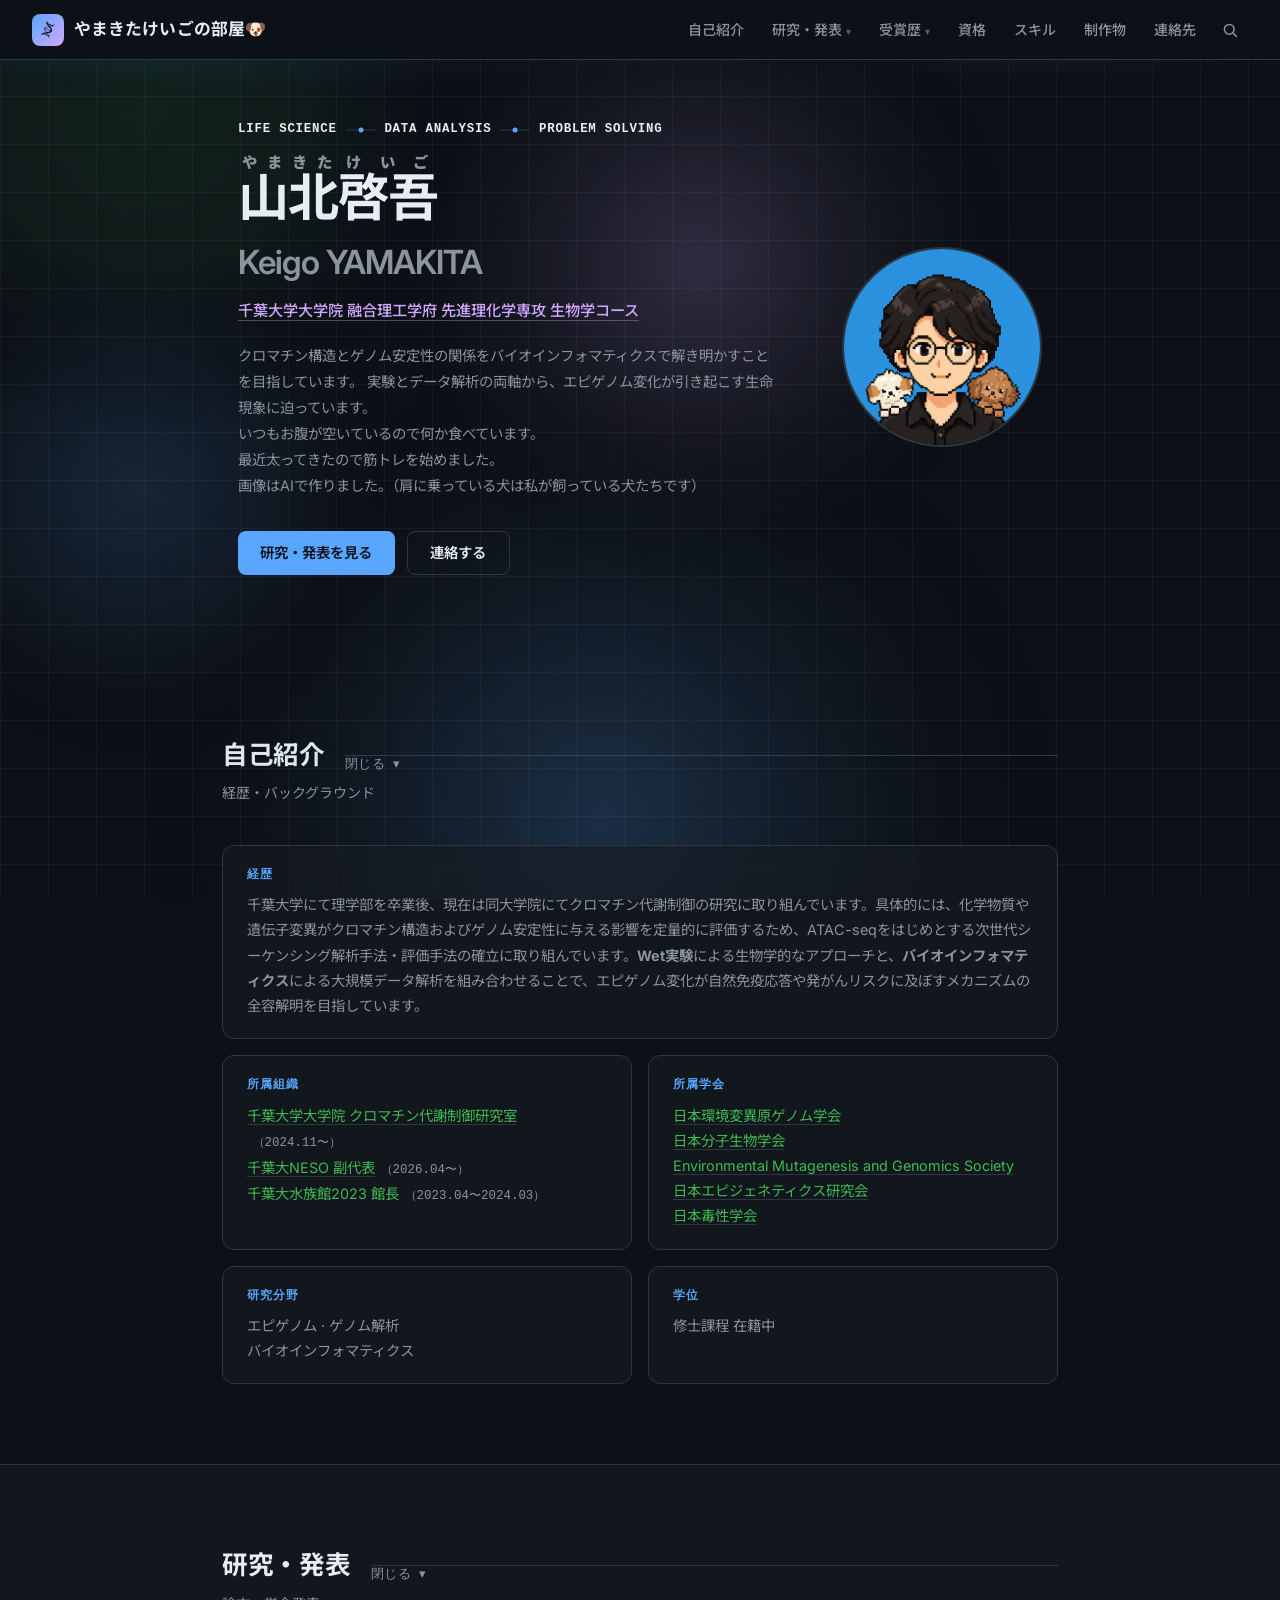
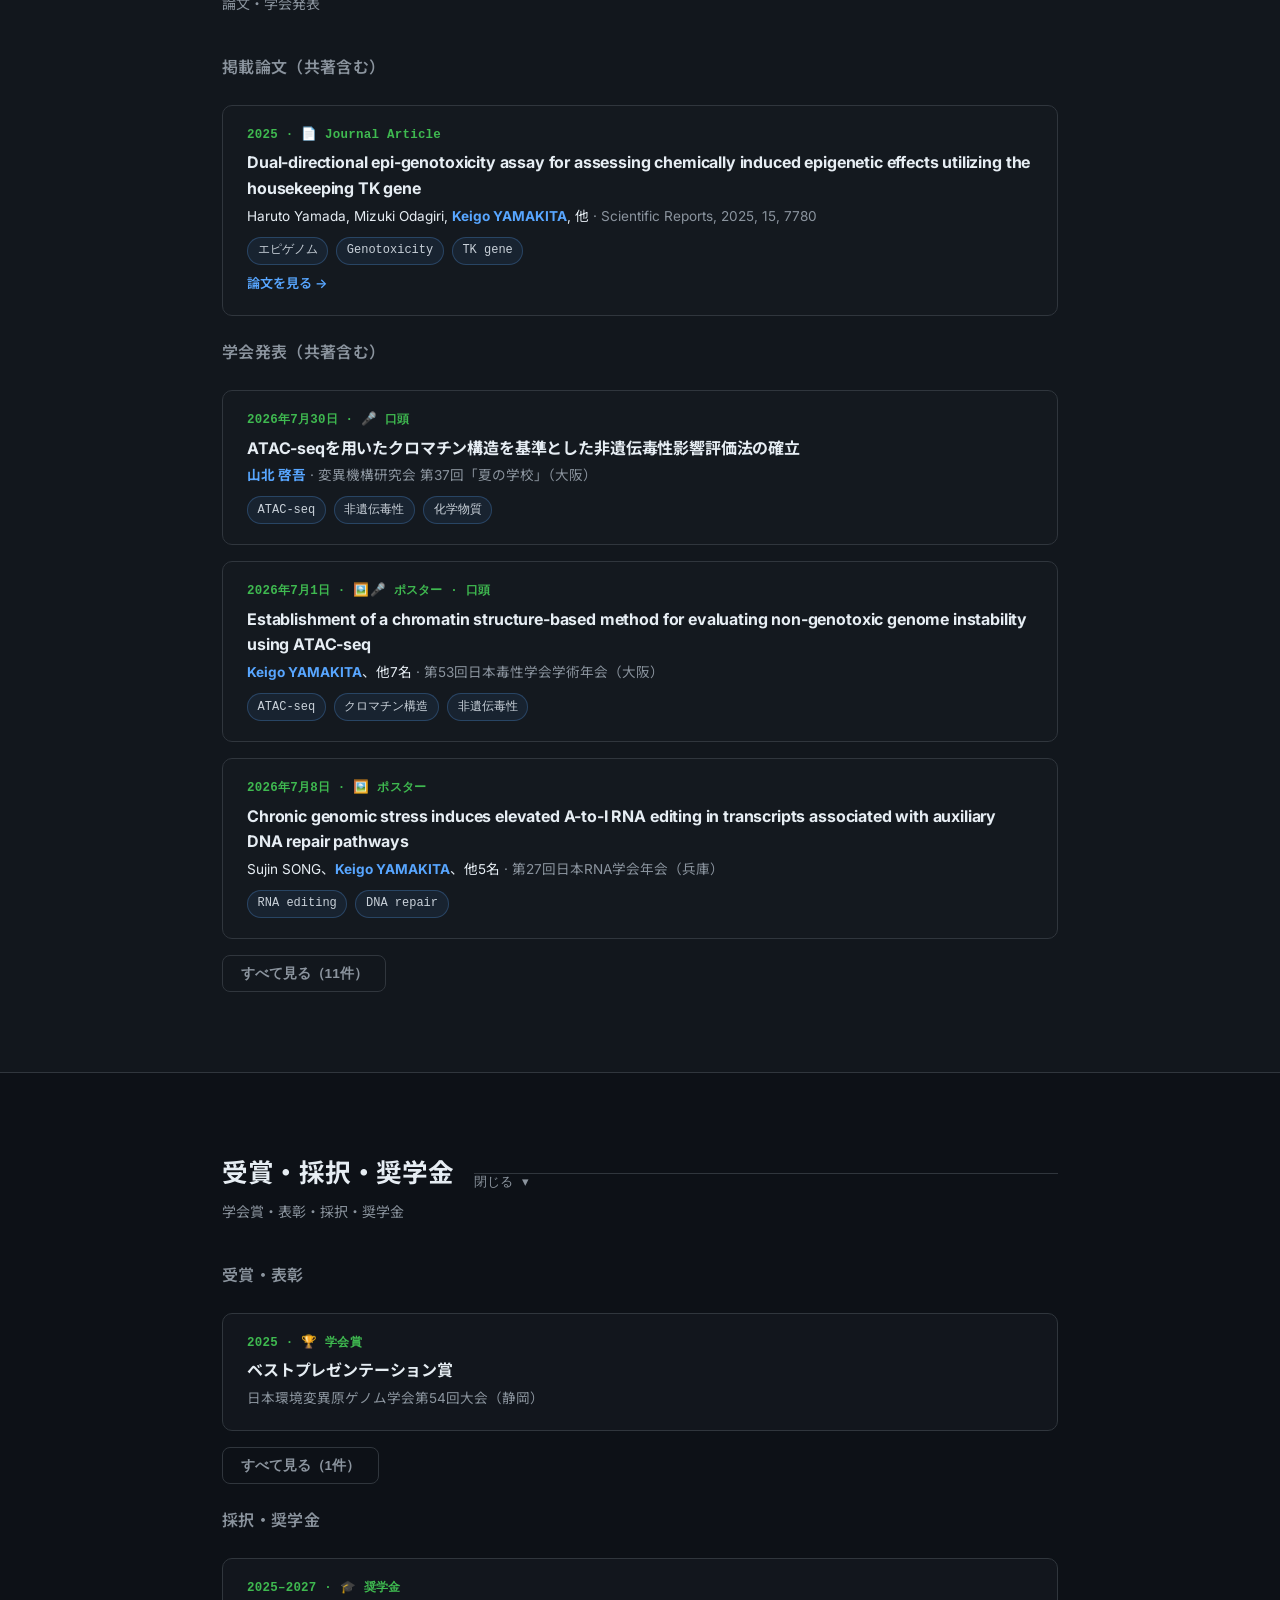
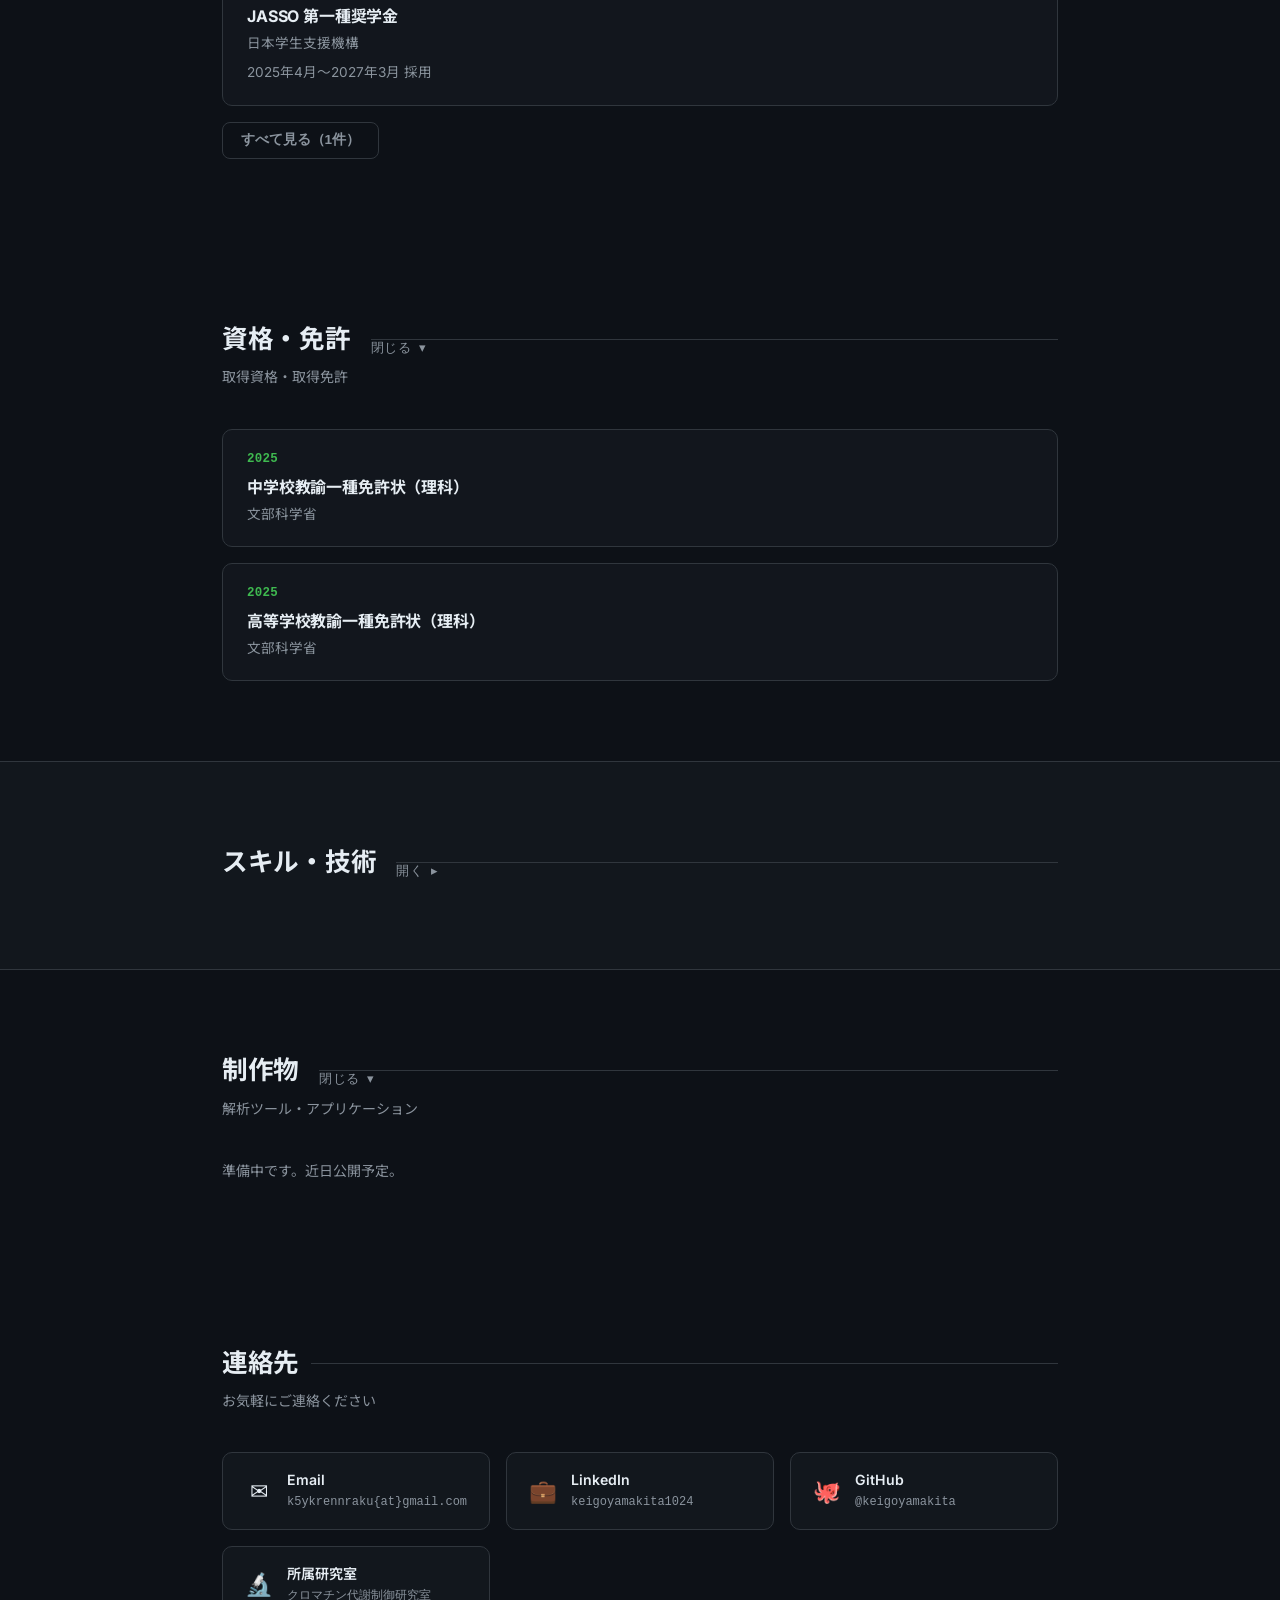
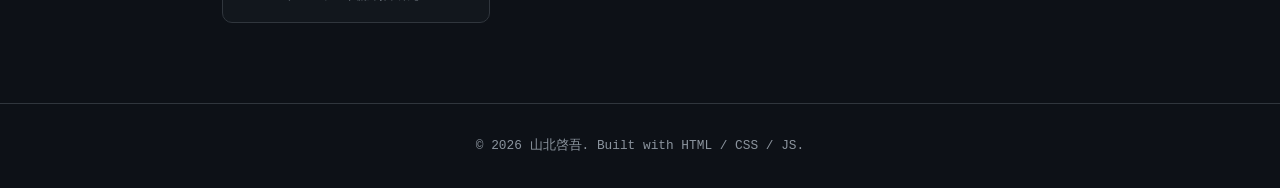
==== commit 2fc89b50: "Update index.html" ====
--- a/index.html
+++ b/index.html
@@ -159,7 +159,8 @@
             クロマチン構造とゲノム安定性の関係をバイオインフォマティクスで解き明かすことを目指しています。
             実験とデータ解析の両軸から、エピゲノム変化が引き起こす生命現象に迫っています。<br>
             いつもお腹が空いているので何か食べています。<br>
-            最近太ってきたので筋トレを始めました。
+            最近太ってきたので筋トレを始めました。<br>
+            画像はAIで作りました。（肩に乗っている犬は私が飼っている犬たちです）
           </p>
           <div class="btn-group">
             <a href="#research" class="btn btn-primary">研究・発表を見る</a>
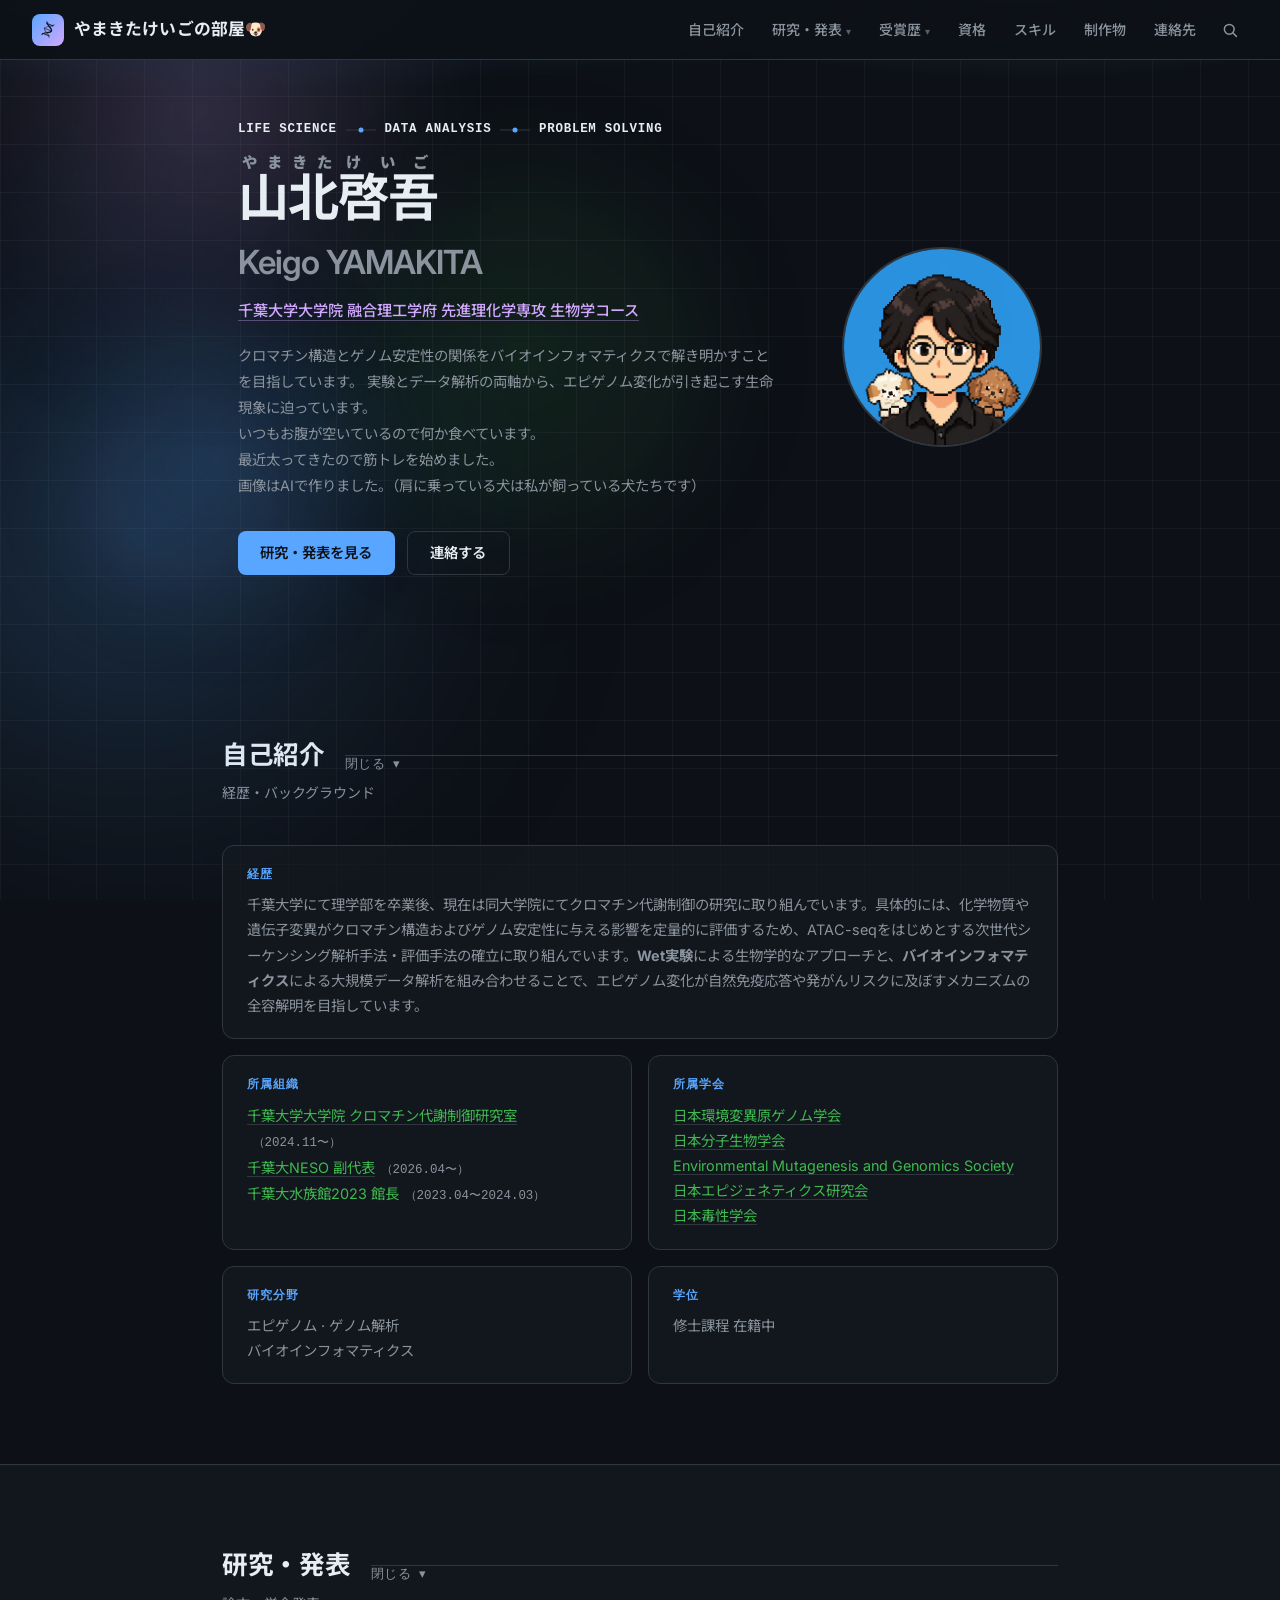
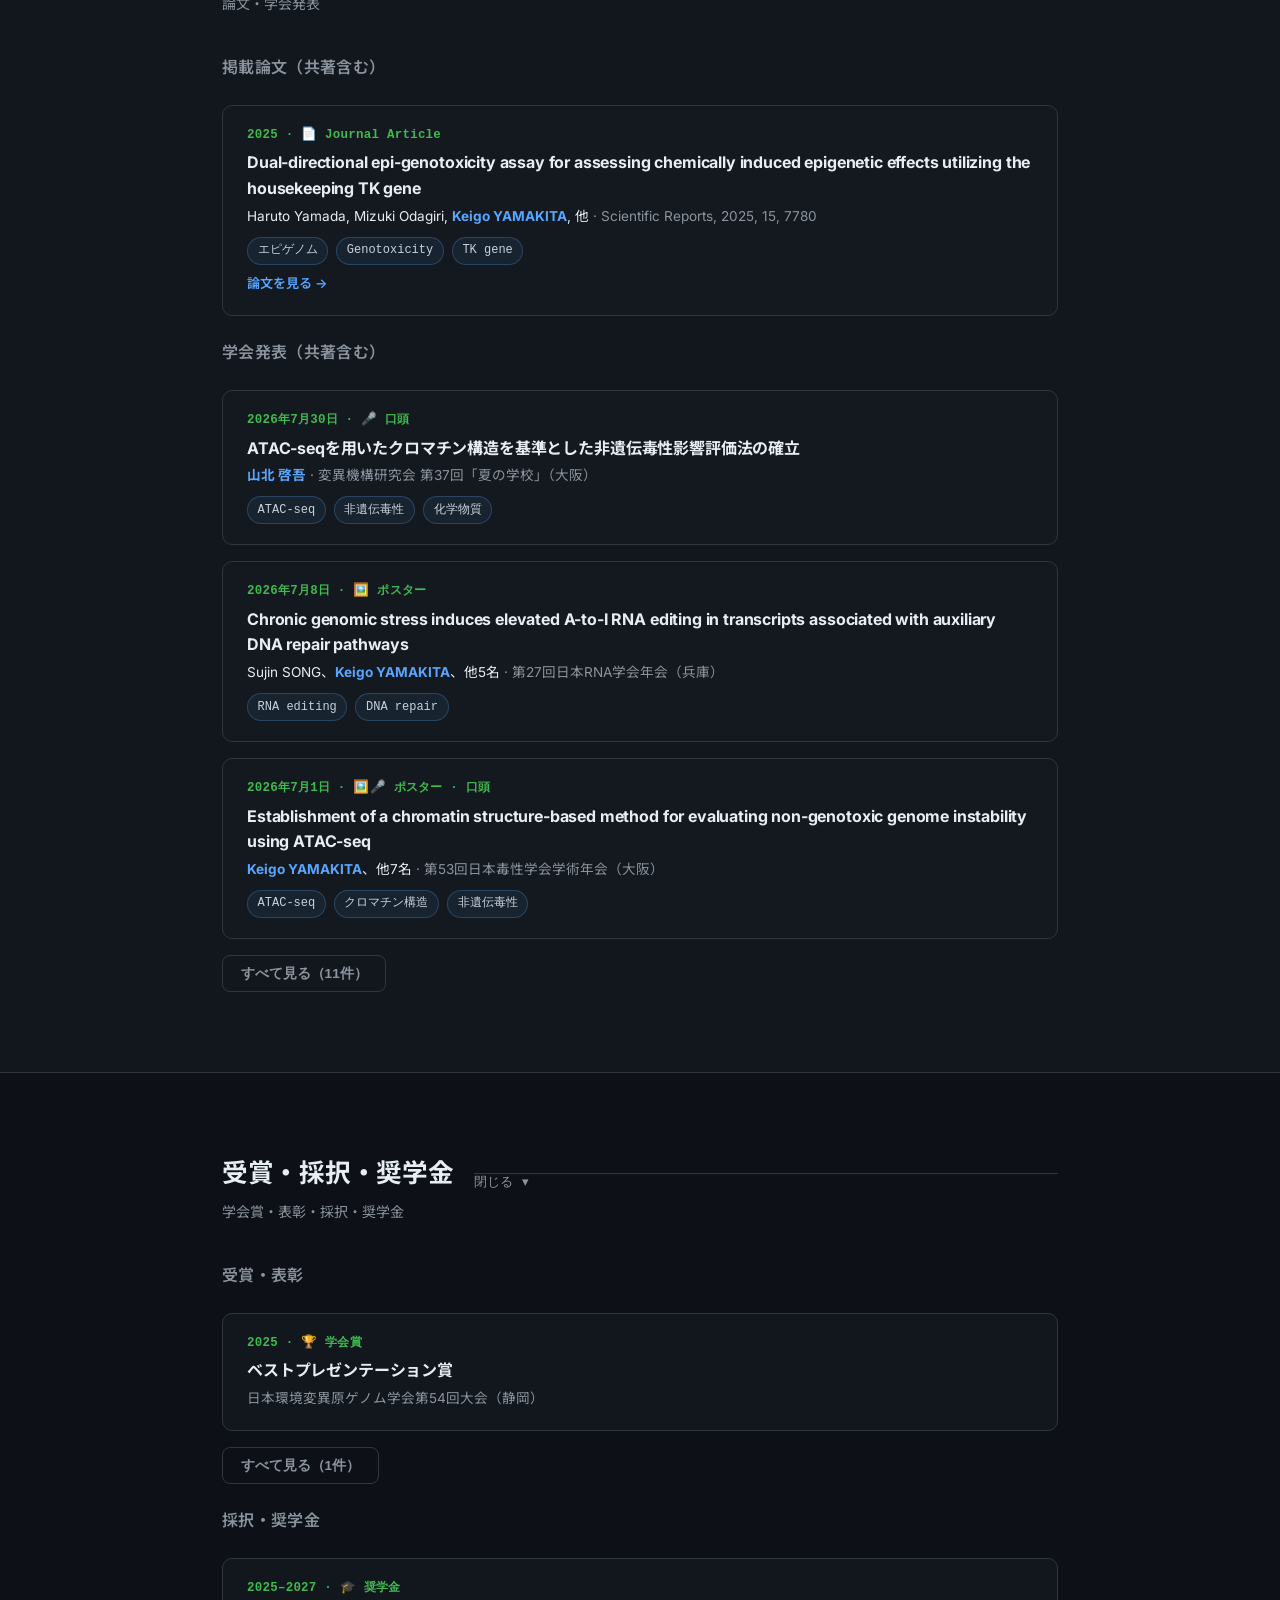
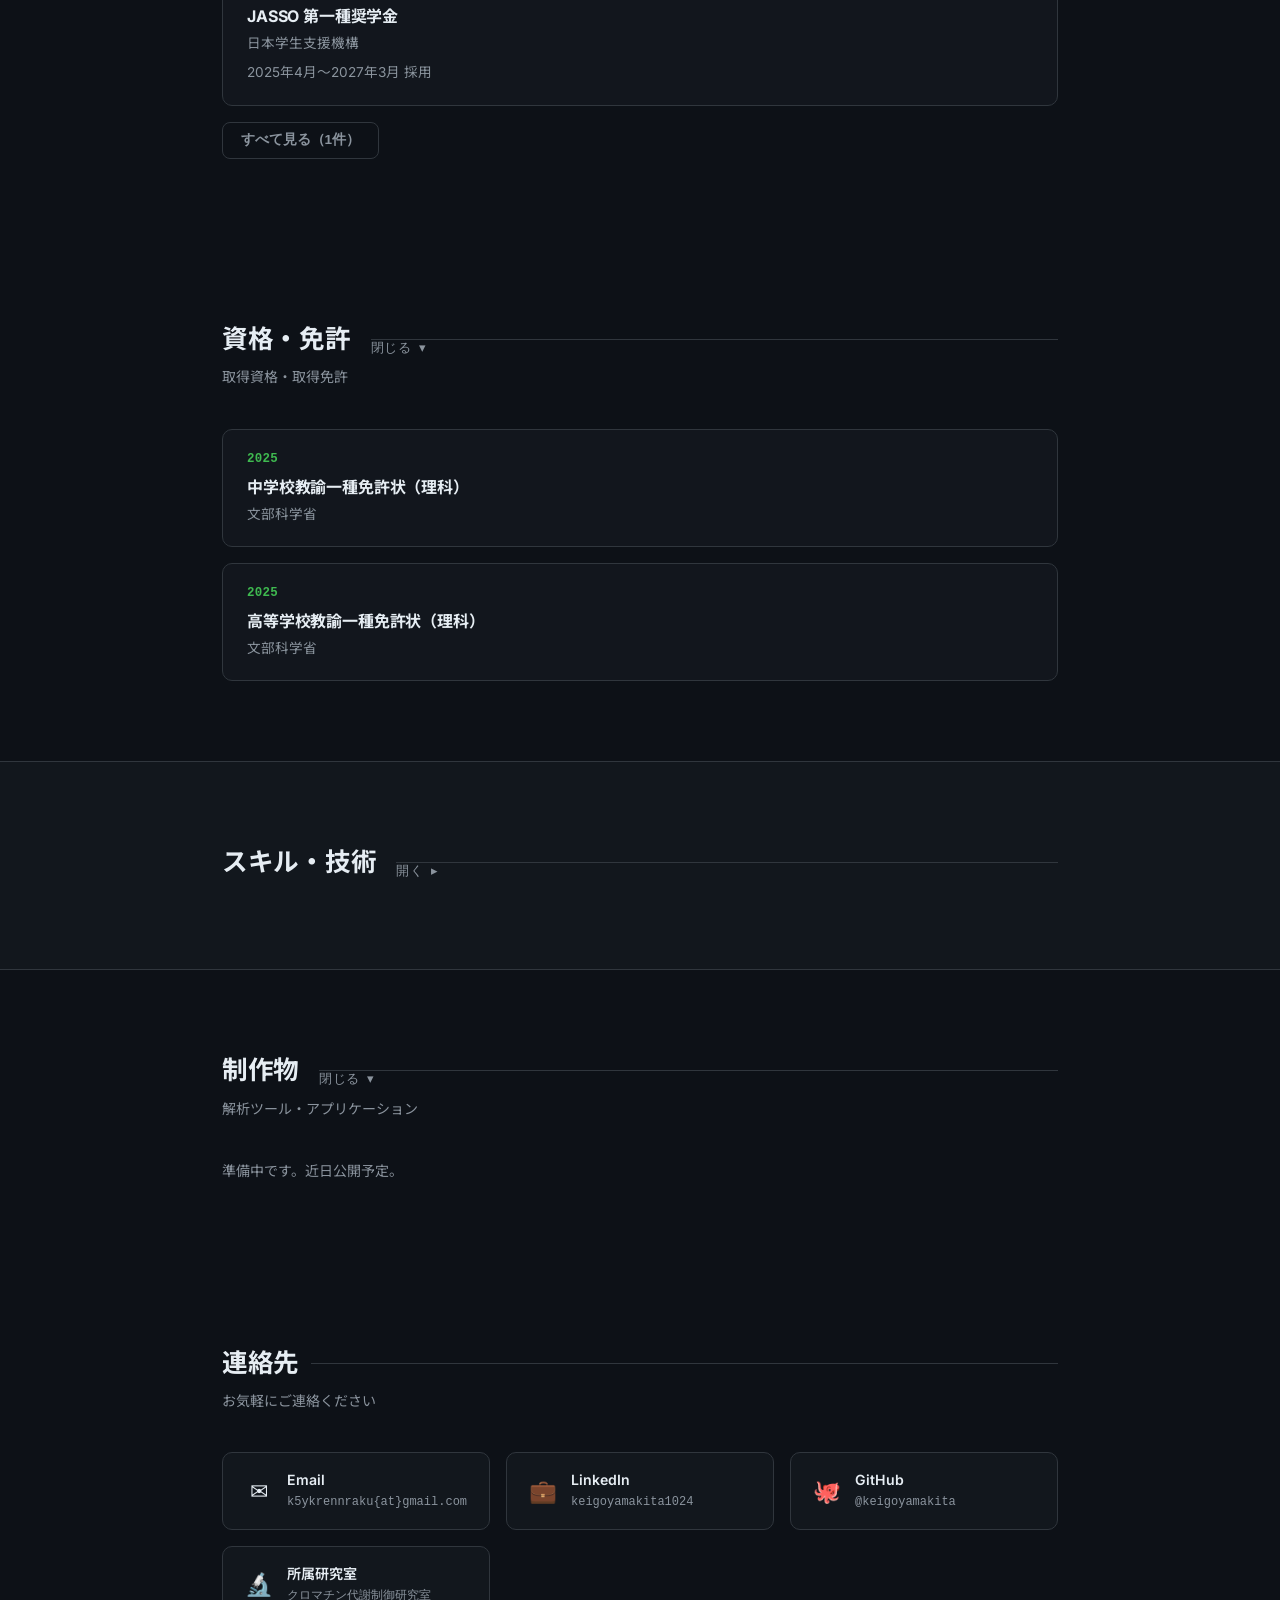
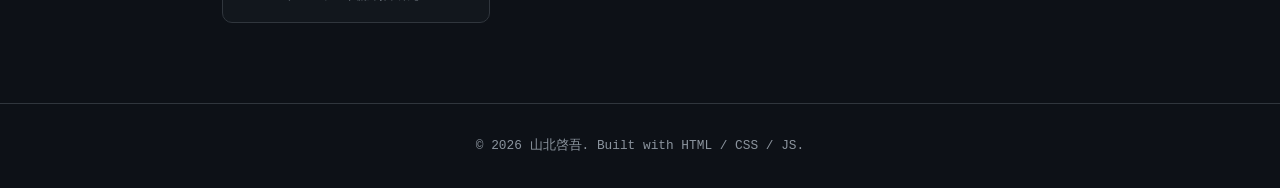
==== commit 0450d656: "Update index.html" ====
--- a/index.html
+++ b/index.html
@@ -38,7 +38,6 @@
     "alternateName": ["やまきたけいご", "Keigo Yamakita", "keigoyamakita", "yamakita keigo"],
     "url": "https://keigoyamakita.com/",
     "image": "https://keigoyamakita.com/images/ogp.png",
-    "email": "k5ykrennraku@gmail.com",
     "jobTitle": "大学院生・研究者",
     "description": "千葉大学大学院融合理工学府先進理化学専攻生物学コースにてクロマチン代謝制御・エピゲノム・バイオインフォマティクスを研究",
     "affiliation": {
@@ -316,8 +315,8 @@
     </svg>
   </button>
 
-  <script src="js/data.js?v=20260919b"></script>
-  <script src="js/main.js?v=20260919b"></script>
+  <script src="js/data.js?v=20260929a"></script>
+  <script src="js/main.js?v=20260929a"></script>
   <script src="js/search.js?v=20260919b"></script>
   <script src="js/bg.js?v=20260919b"></script>
 </body>
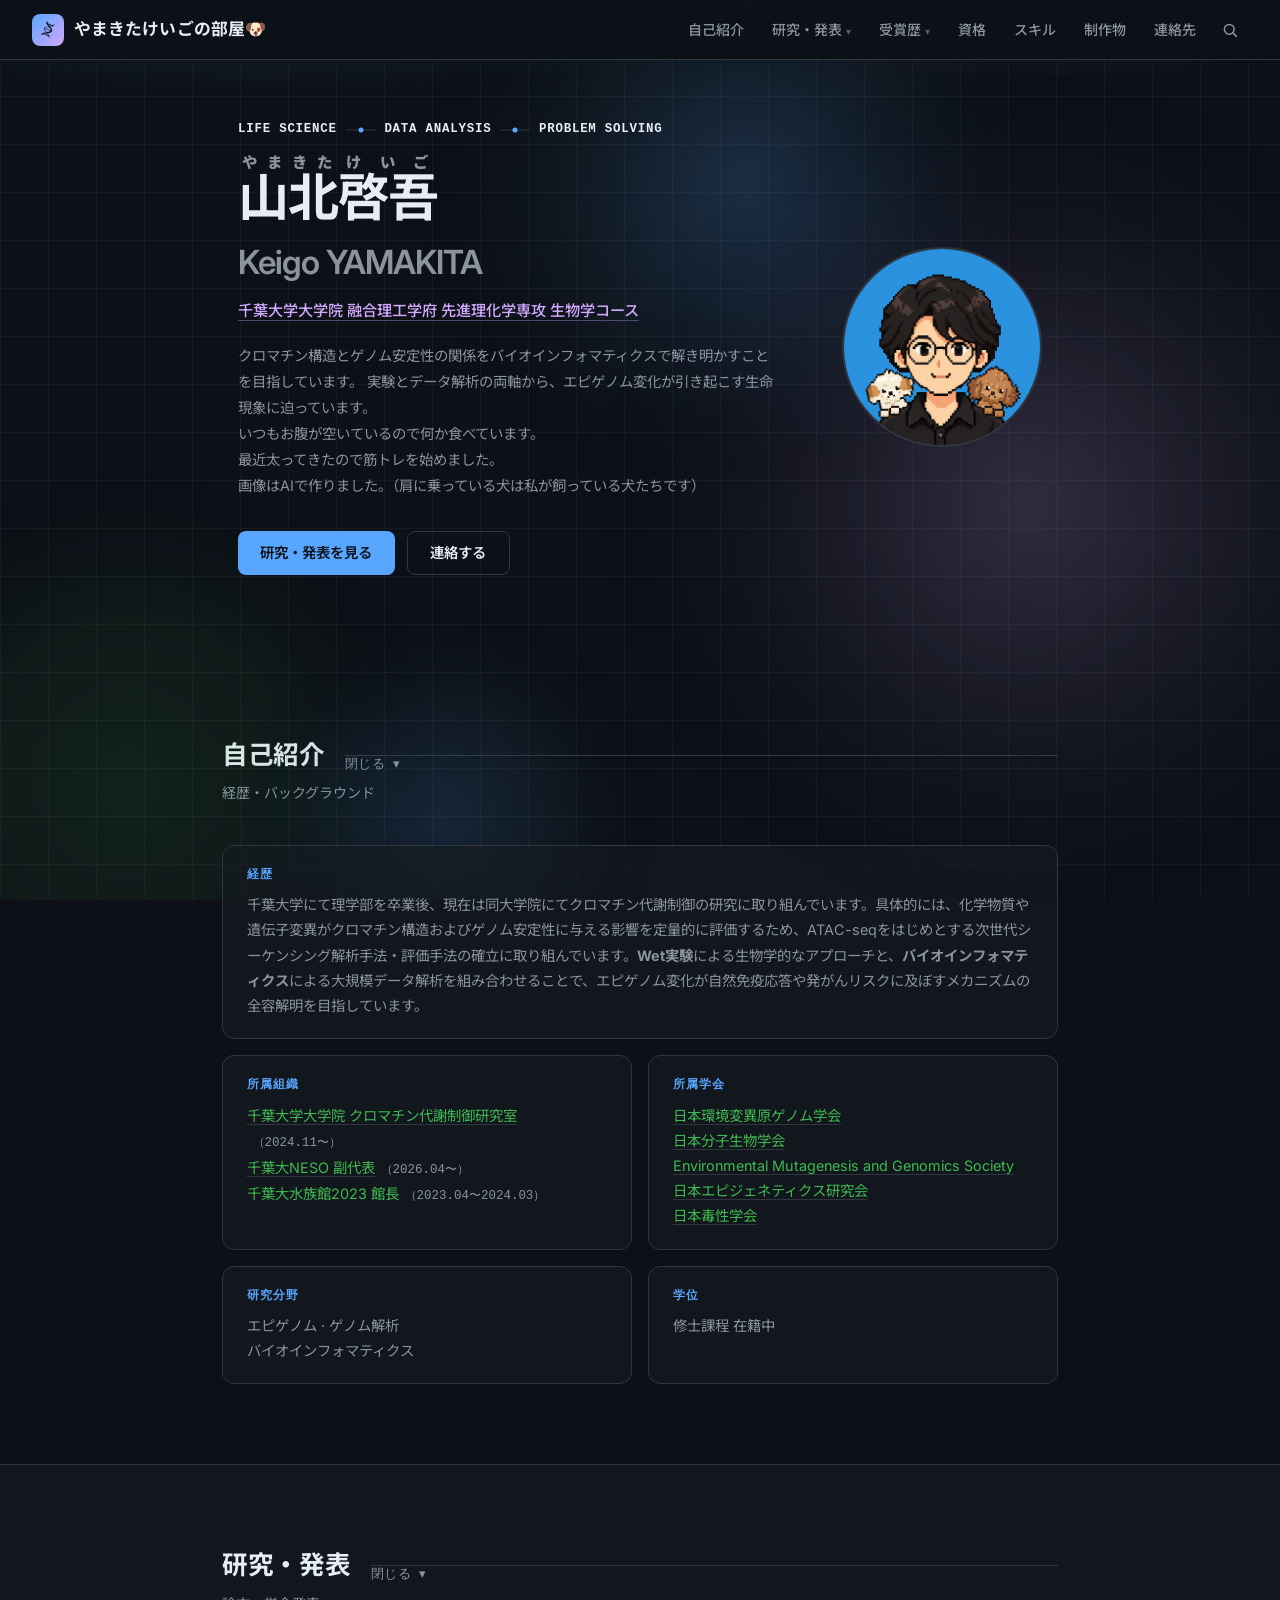
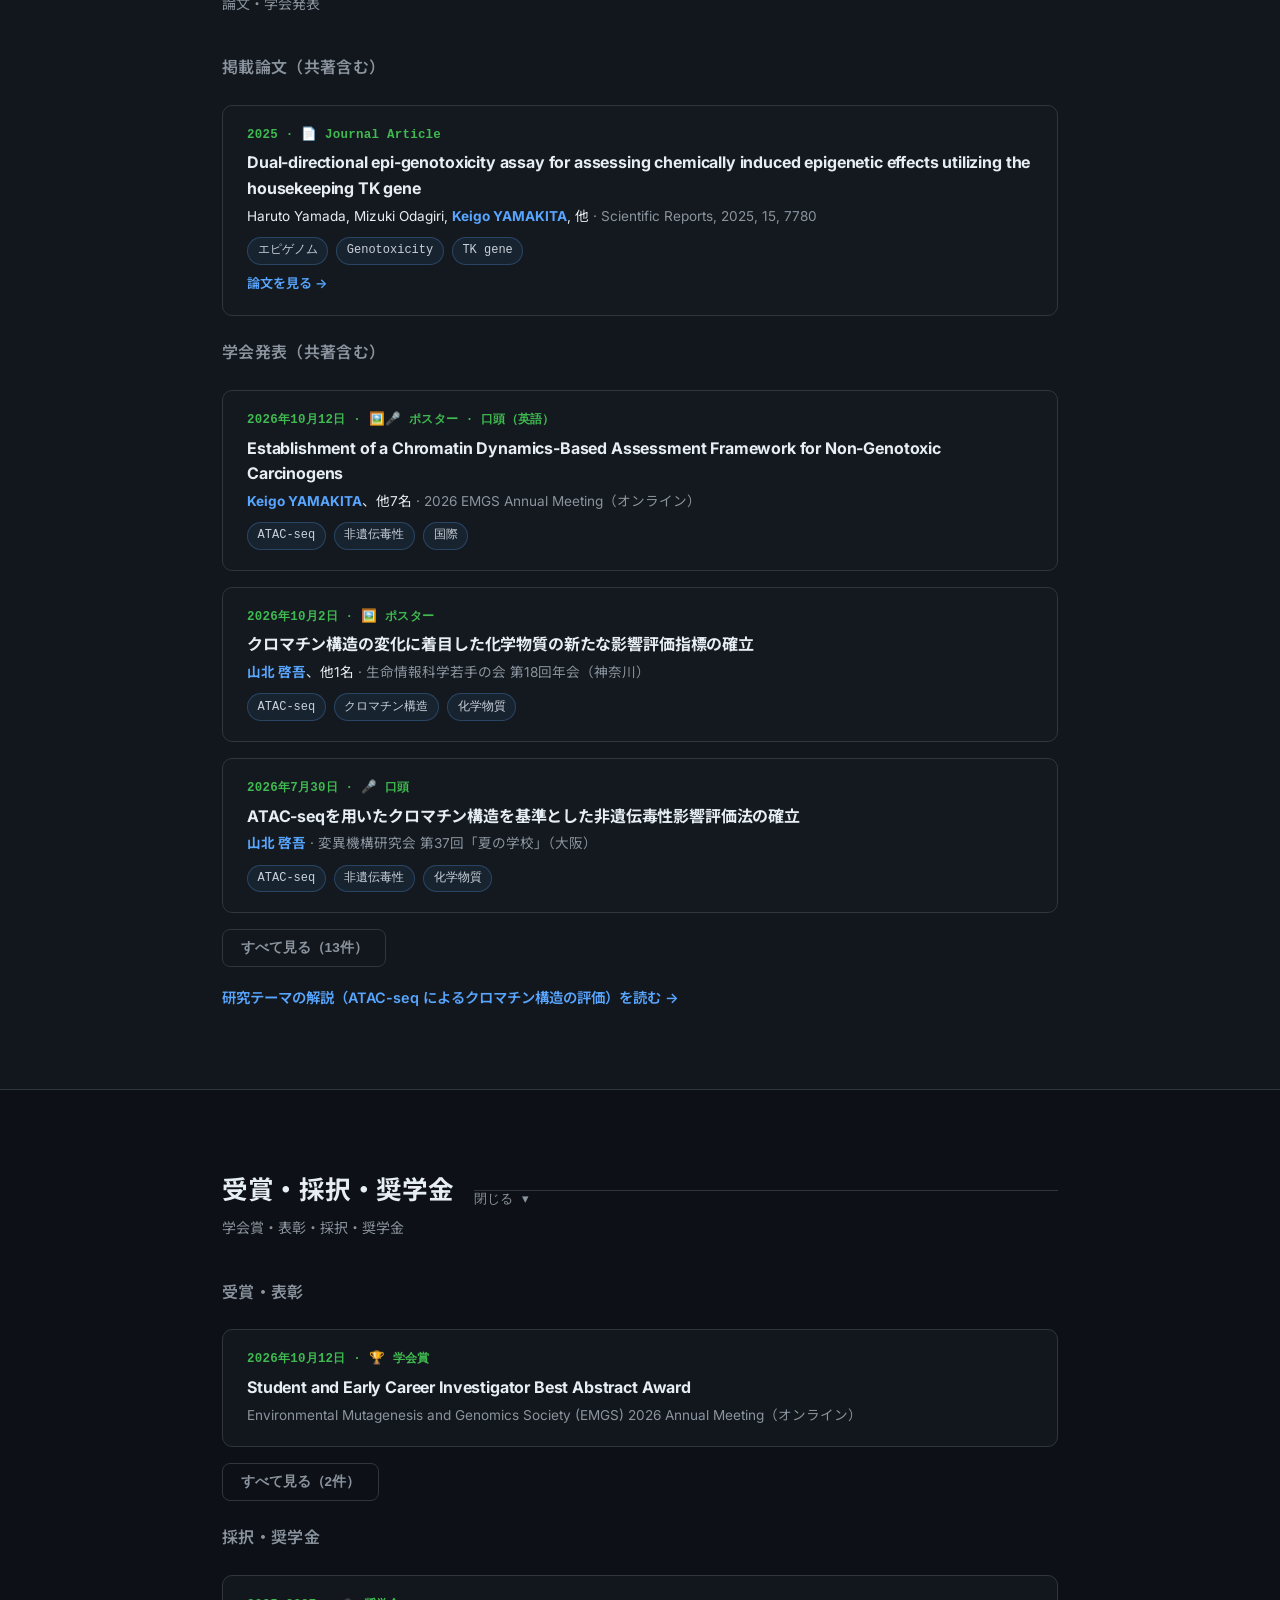
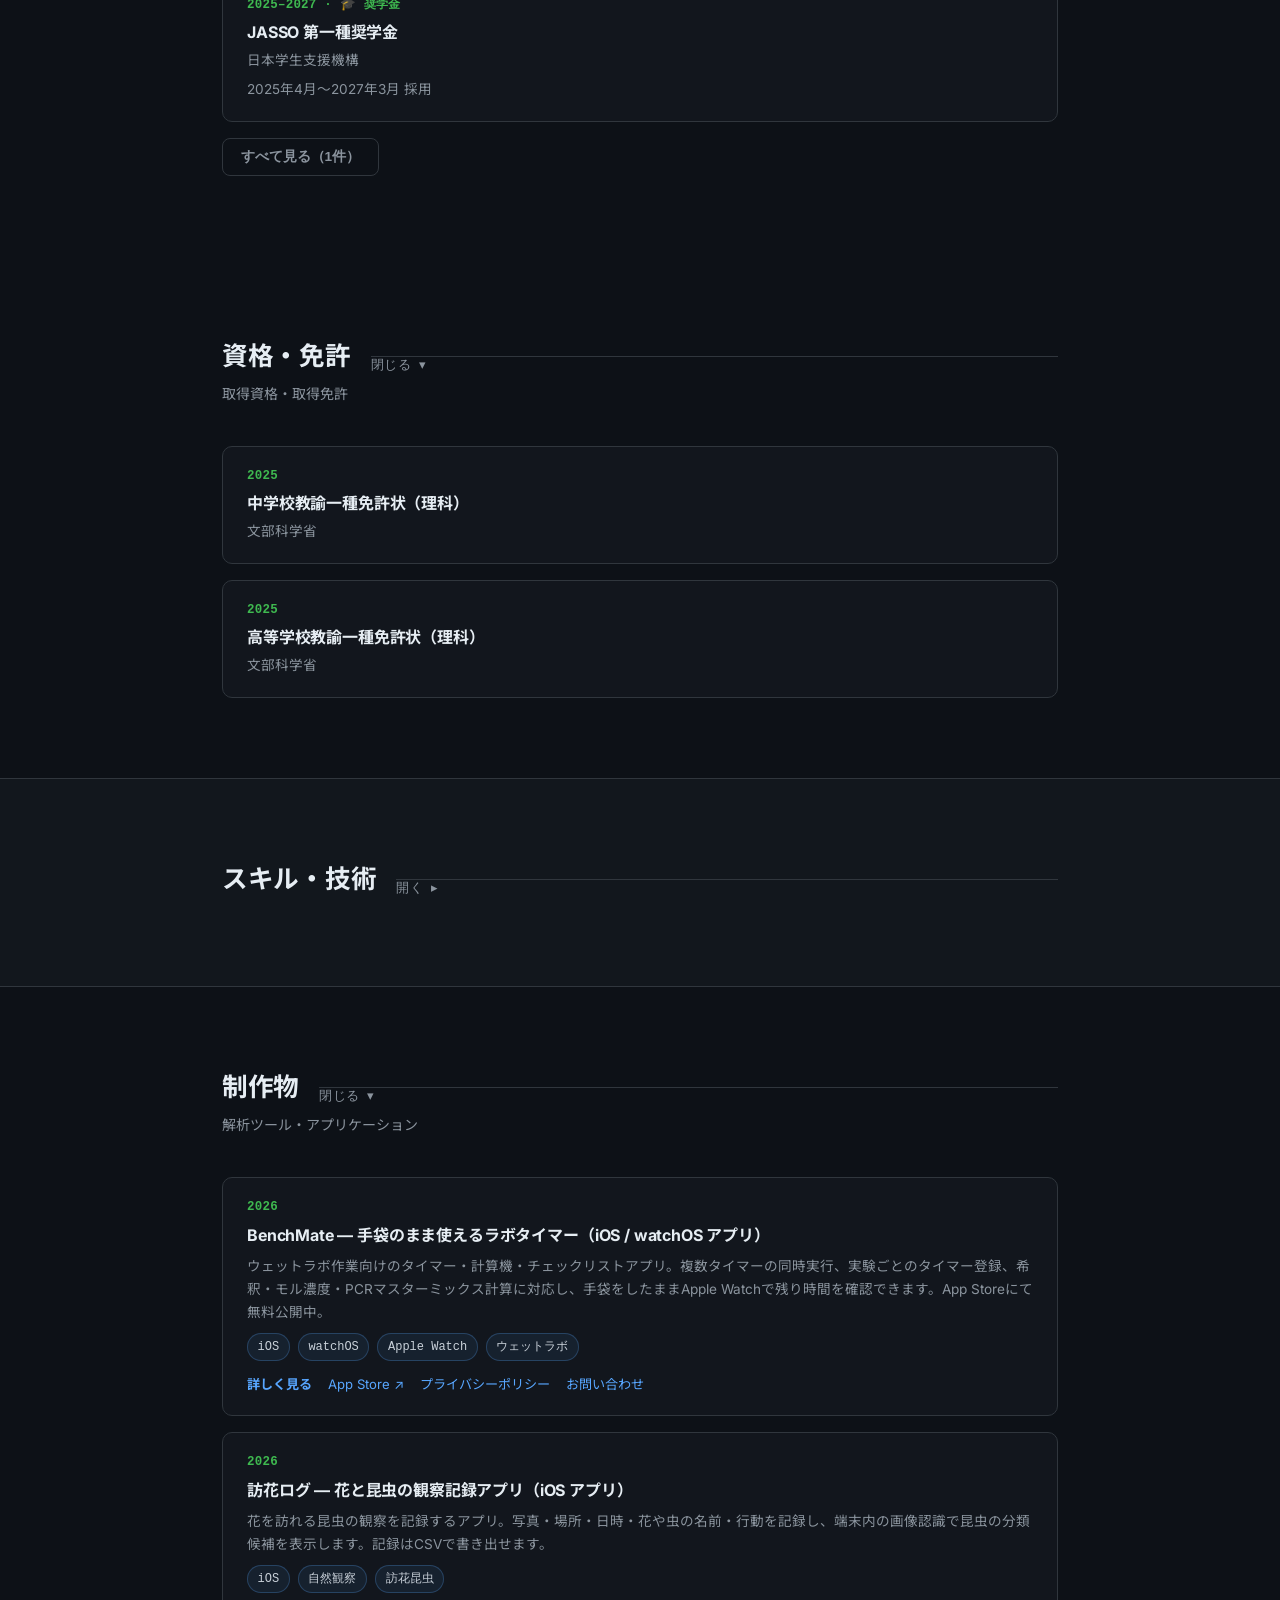
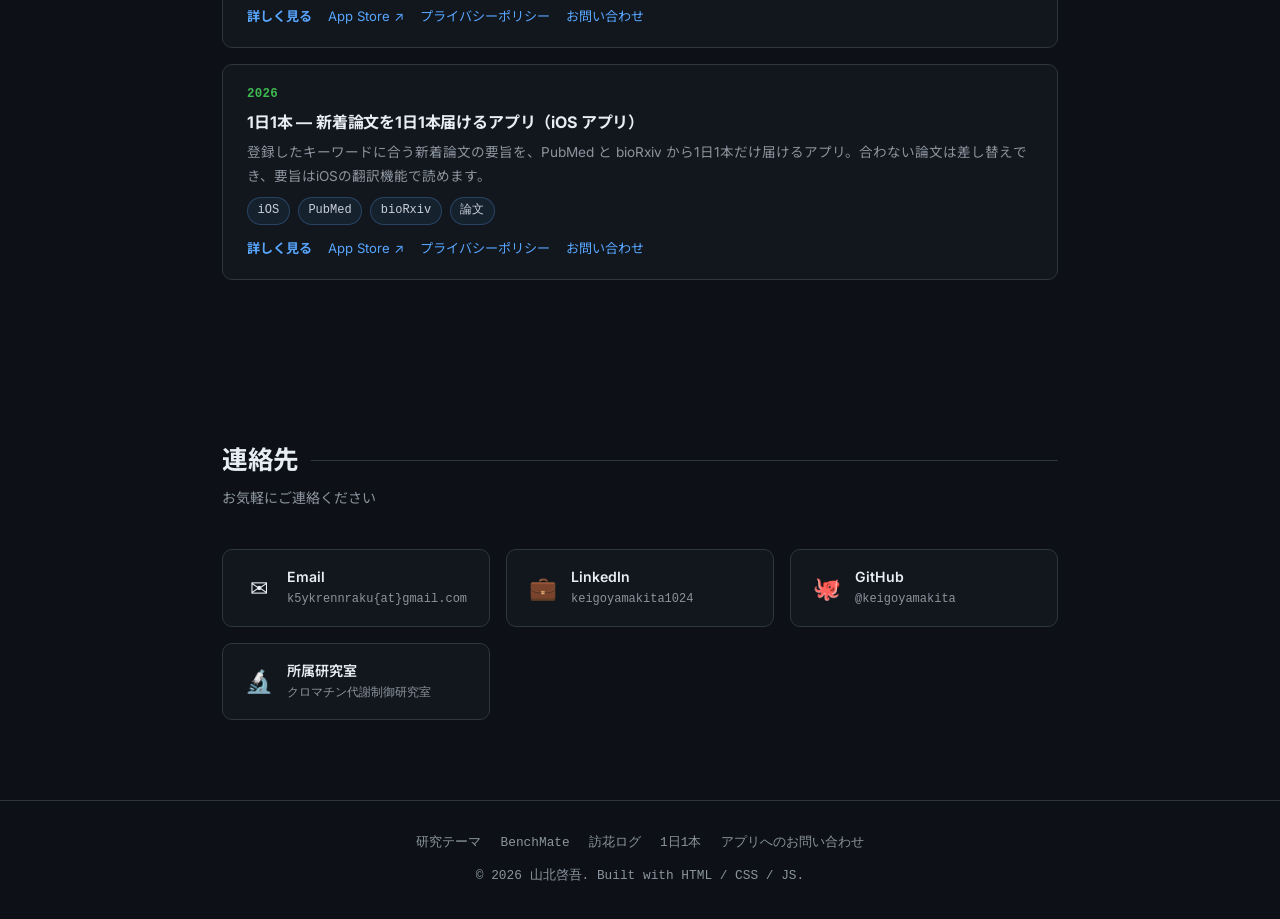
==== commit 3bb82843: "SEO改善：研究テーマ・アプリ紹介ページの追加とサイトマップ更新 - research/, benchmate/, houkalog/, paperaday/ に紹介ページを追加（css/sub.cs" ====
--- a/index.html
+++ b/index.html
@@ -64,7 +64,7 @@
   <!-- フォントCSSは非同期で読み込み、初回描画をブロックしないようにする -->
   <link rel="preload" as="style" href="https://fonts.googleapis.com/css2?family=Inter:wght@400;500;600;700;800&family=Noto+Sans+JP:wght@400;500;600;700;900&display=swap" onload="this.onload=null;this.rel='stylesheet'">
   <noscript><link href="https://fonts.googleapis.com/css2?family=Inter:wght@400;500;600;700;800&family=Noto+Sans+JP:wght@400;500;600;700;900&display=swap" rel="stylesheet"></noscript>
-  <link rel="stylesheet" href="css/style.css?v=20260919b">
+  <link rel="stylesheet" href="css/style.css?v=20261014a">
 </head>
 <body>
 
@@ -235,6 +235,8 @@
           <div class="pub-list-rest" id="presentationRest" hidden></div>
           <button type="button" class="show-more-btn" id="presentationToggle" aria-expanded="false"></button>
         </div>
+
+        <p class="research-more"><a href="/research/">研究テーマの解説（ATAC-seq によるクロマチン構造の評価）を読む →</a></p>
       </details>
     </div>
   </section>
@@ -306,6 +308,13 @@
   </section>
 
   <footer class="footer">
+    <nav class="footer-nav" aria-label="サイト内のページ">
+      <a href="/research/">研究テーマ</a>
+      <a href="/benchmate/">BenchMate</a>
+      <a href="/houkalog/">訪花ログ</a>
+      <a href="/paperaday/">1日1本</a>
+      <a href="/contact/">アプリへのお問い合わせ</a>
+    </nav>
     <p>&copy; <span id="year"></span> 山北啓吾. Built with HTML / CSS / JS.</p>
   </footer>
 
@@ -315,8 +324,8 @@
     </svg>
   </button>
 
-  <script src="js/data.js?v=20260929a"></script>
-  <script src="js/main.js?v=20260929a"></script>
+  <script src="js/data.js?v=20261014a"></script>
+  <script src="js/main.js?v=20261014a"></script>
   <script src="js/search.js?v=20260919b"></script>
   <script src="js/bg.js?v=20260919b"></script>
 </body>
--- a/css/style.css
+++ b/css/style.css
@@ -639,6 +639,24 @@
   border-color: rgba(88, 166, 255, 0.45);
   color: var(--text);
 }
+
+/* 制作物：紹介ページ・関連リンク */
+.work-title-link { color: inherit; }
+.work-title-link:hover { color: var(--accent); }
+.work-links { display: flex; flex-wrap: wrap; gap: 0.5rem 1rem; margin-top: 0.8rem; font-size: 0.82rem; }
+.work-link { color: var(--accent); }
+.work-link:hover { text-decoration: underline; }
+.work-link-main { font-weight: 700; }
+
+/* 研究テーマ解説ページへの導線 */
+.research-more { margin-top: 1.2rem; font-size: 0.9rem; }
+.research-more a { color: var(--accent); font-weight: 600; }
+.research-more a:hover { text-decoration: underline; }
+
+/* フッターのサイト内リンク（静的リンク：クロール経路） */
+.footer-nav { display: flex; flex-wrap: wrap; justify-content: center; gap: 0.5rem 1.2rem; margin-bottom: 0.8rem; }
+.footer-nav a { color: var(--text2); }
+.footer-nav a:hover { color: var(--text); }
 
 /* 著者一覧の中で自分の名前を強調する */
 .me {
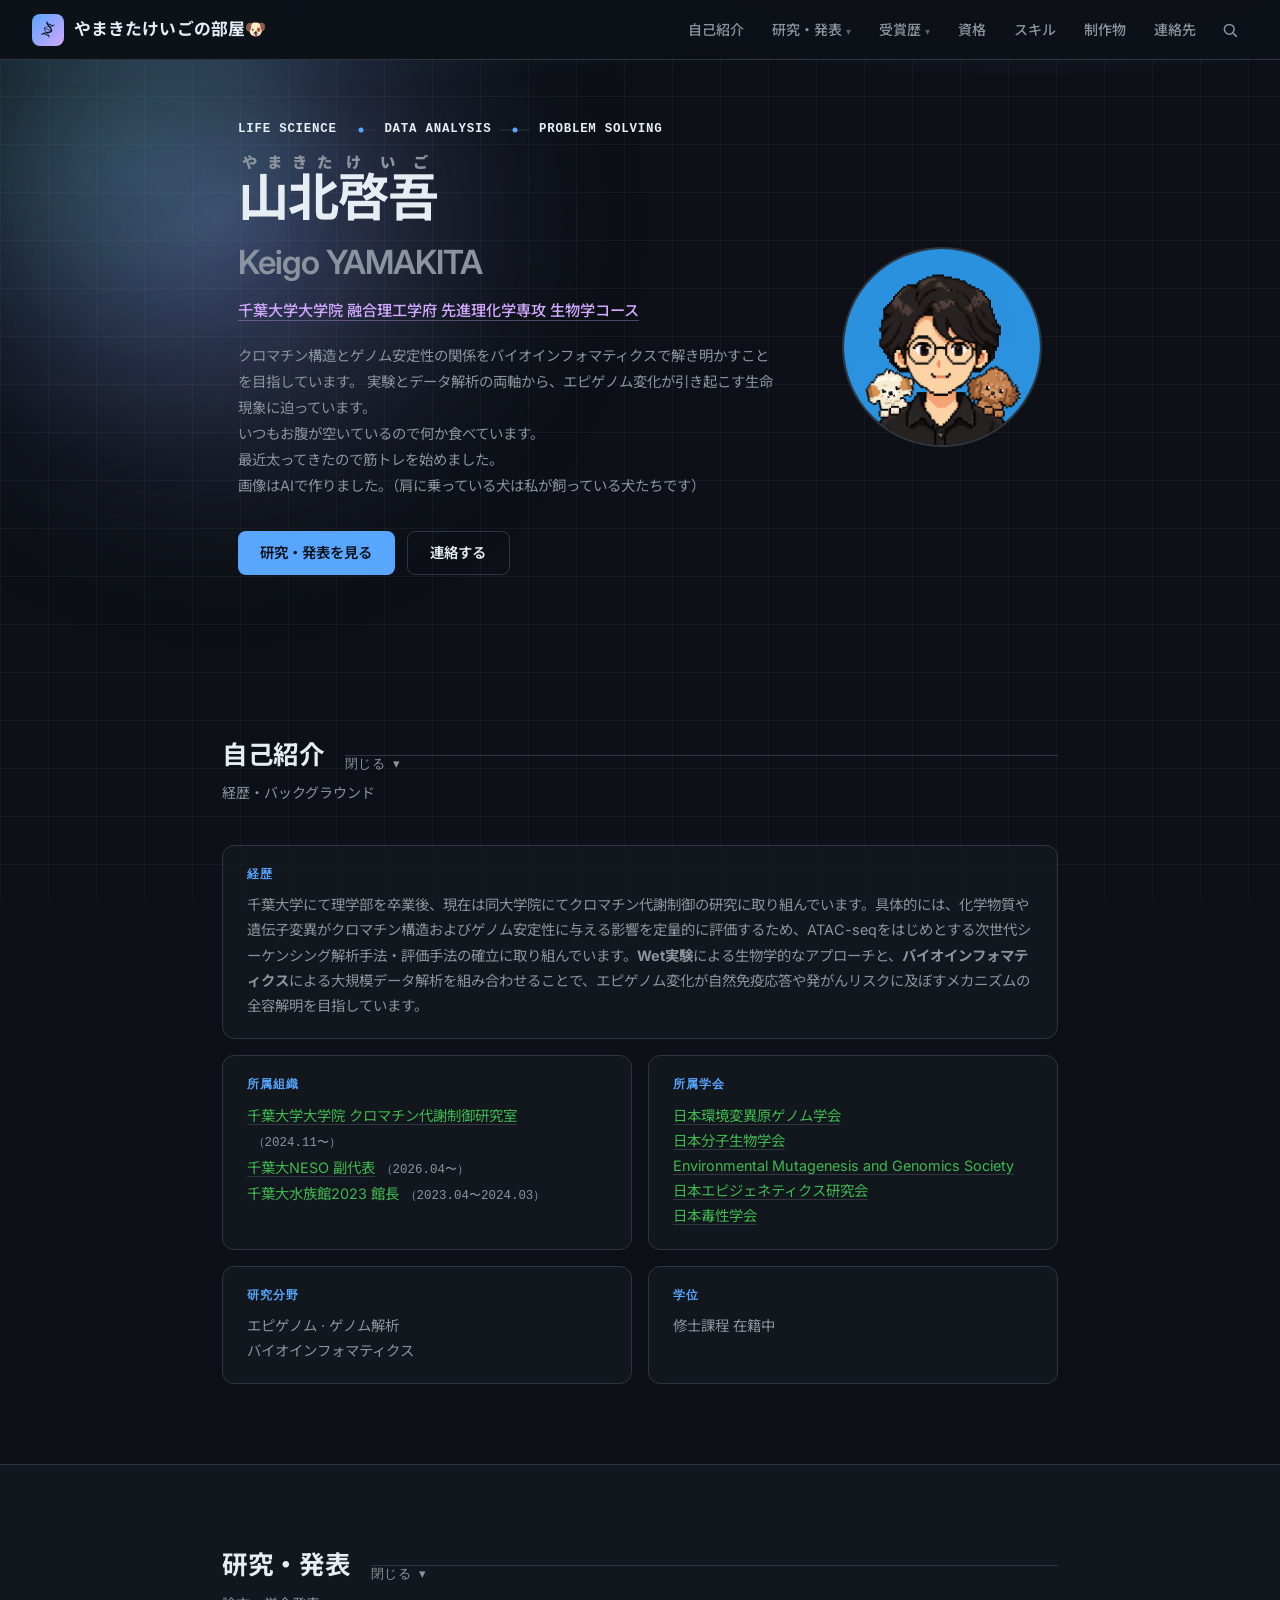
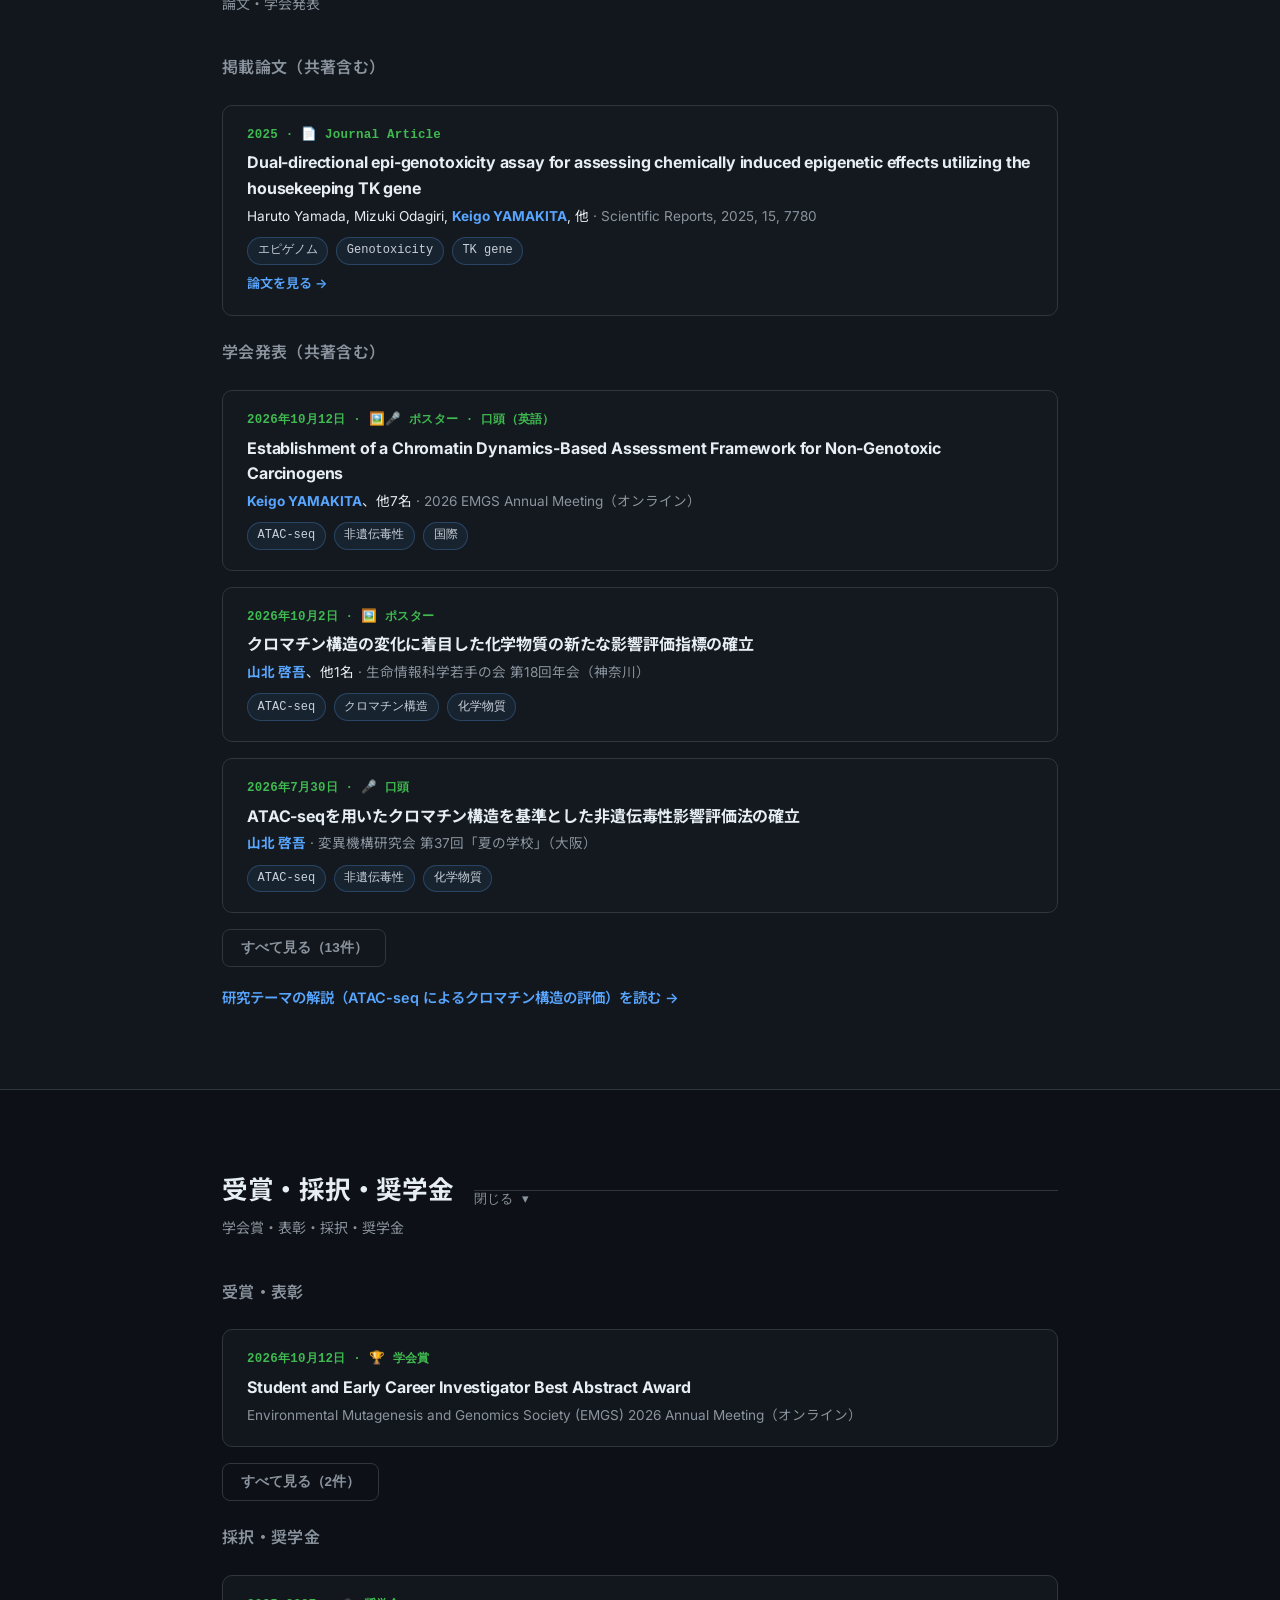
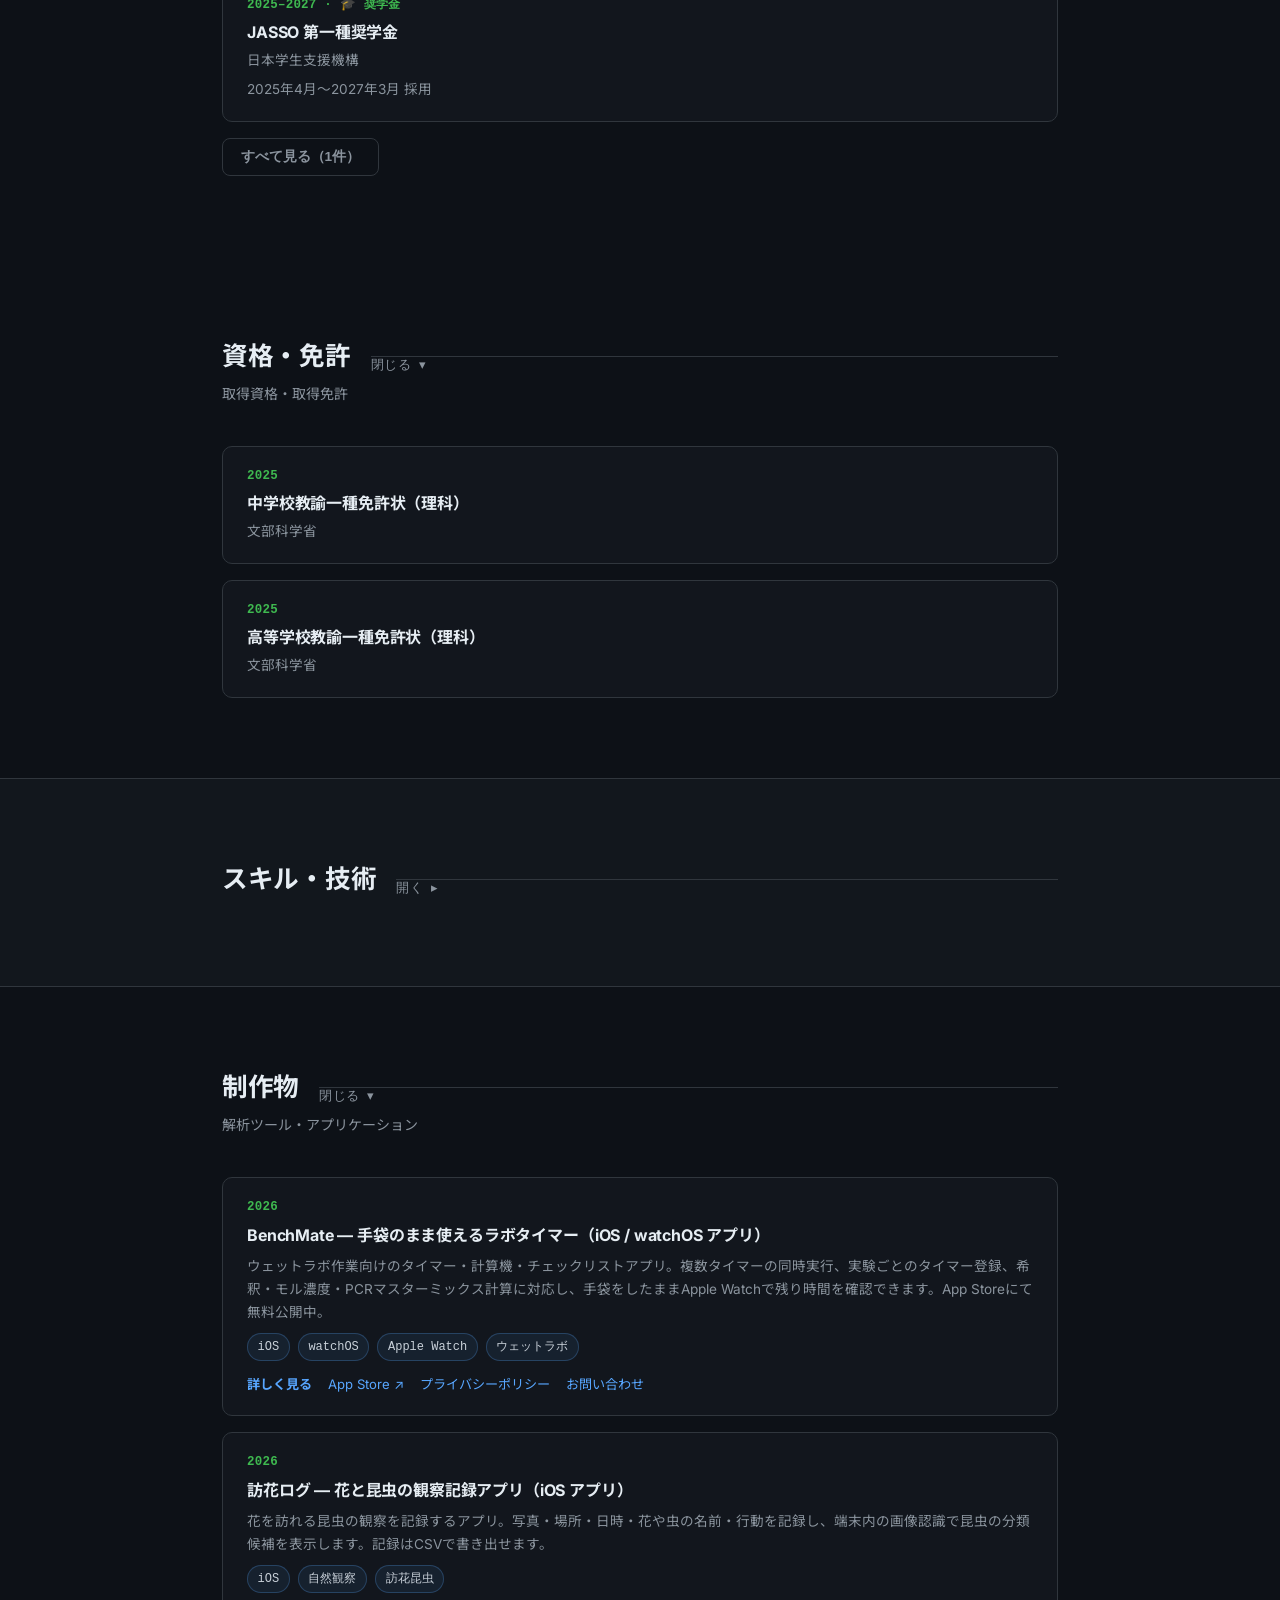
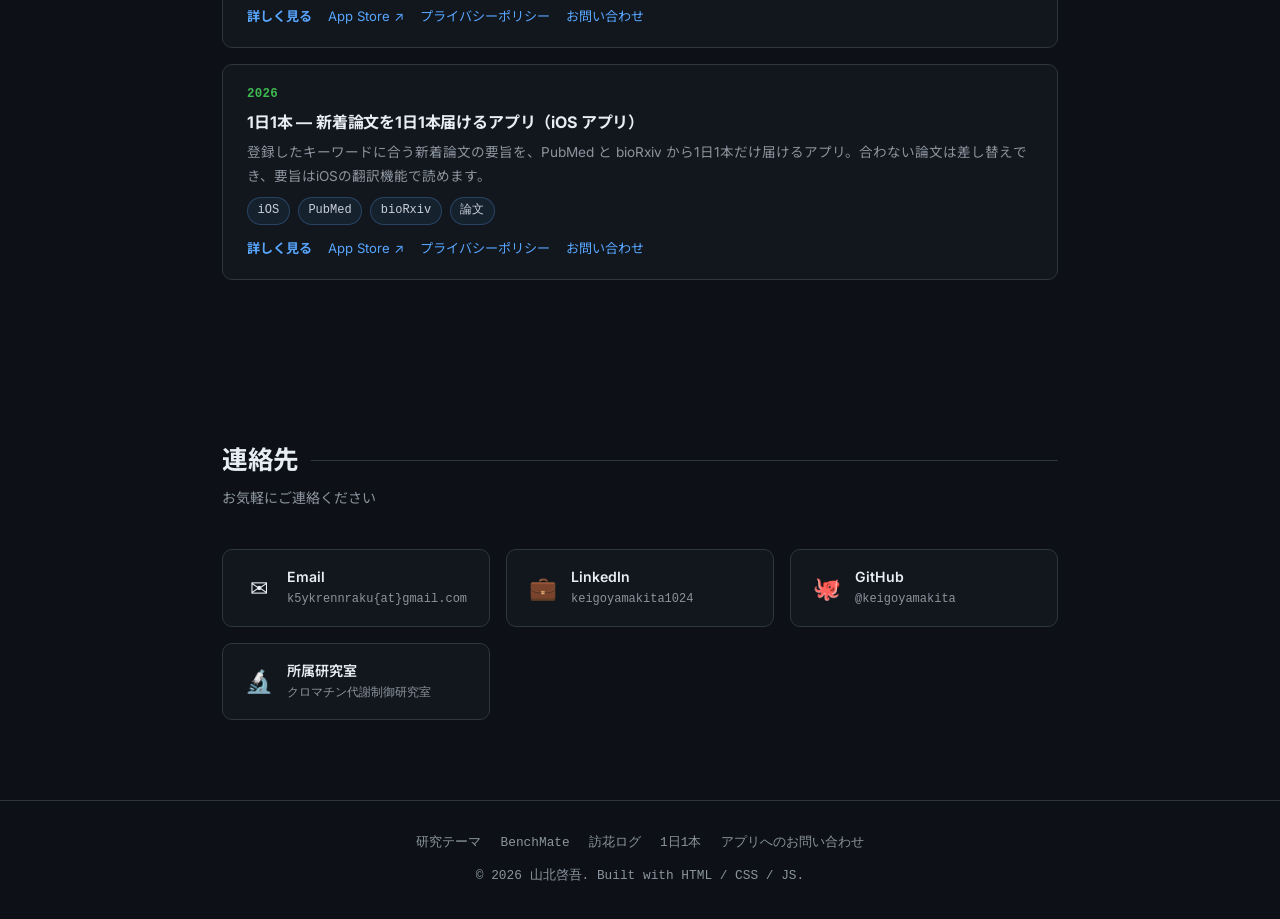
==== commit 8e0ad307: "研究テーマ・アプリ詳細・お問い合わせ・プライバシーポリシーへのリンクを別タブで開くように変更 - トップ（制作物欄・研究テーマへの導線・フッター）と下層ページ内のリンクに target="_blank" ====
--- a/index.html
+++ b/index.html
@@ -236,7 +236,7 @@
           <button type="button" class="show-more-btn" id="presentationToggle" aria-expanded="false"></button>
         </div>
 
-        <p class="research-more"><a href="/research/">研究テーマの解説（ATAC-seq によるクロマチン構造の評価）を読む →</a></p>
+        <p class="research-more"><a href="/research/" target="_blank" rel="noopener">研究テーマの解説（ATAC-seq によるクロマチン構造の評価）を読む →</a></p>
       </details>
     </div>
   </section>
@@ -309,11 +309,11 @@
 
   <footer class="footer">
     <nav class="footer-nav" aria-label="サイト内のページ">
-      <a href="/research/">研究テーマ</a>
-      <a href="/benchmate/">BenchMate</a>
-      <a href="/houkalog/">訪花ログ</a>
-      <a href="/paperaday/">1日1本</a>
-      <a href="/contact/">アプリへのお問い合わせ</a>
+      <a href="/research/" target="_blank" rel="noopener">研究テーマ</a>
+      <a href="/benchmate/" target="_blank" rel="noopener">BenchMate</a>
+      <a href="/houkalog/" target="_blank" rel="noopener">訪花ログ</a>
+      <a href="/paperaday/" target="_blank" rel="noopener">1日1本</a>
+      <a href="/contact/" target="_blank" rel="noopener">アプリへのお問い合わせ</a>
     </nav>
     <p>&copy; <span id="year"></span> 山北啓吾. Built with HTML / CSS / JS.</p>
   </footer>
@@ -325,7 +325,7 @@
   </button>
 
   <script src="js/data.js?v=20261014a"></script>
-  <script src="js/main.js?v=20261014a"></script>
+  <script src="js/main.js?v=20261014b"></script>
   <script src="js/search.js?v=20260919b"></script>
   <script src="js/bg.js?v=20260919b"></script>
 </body>
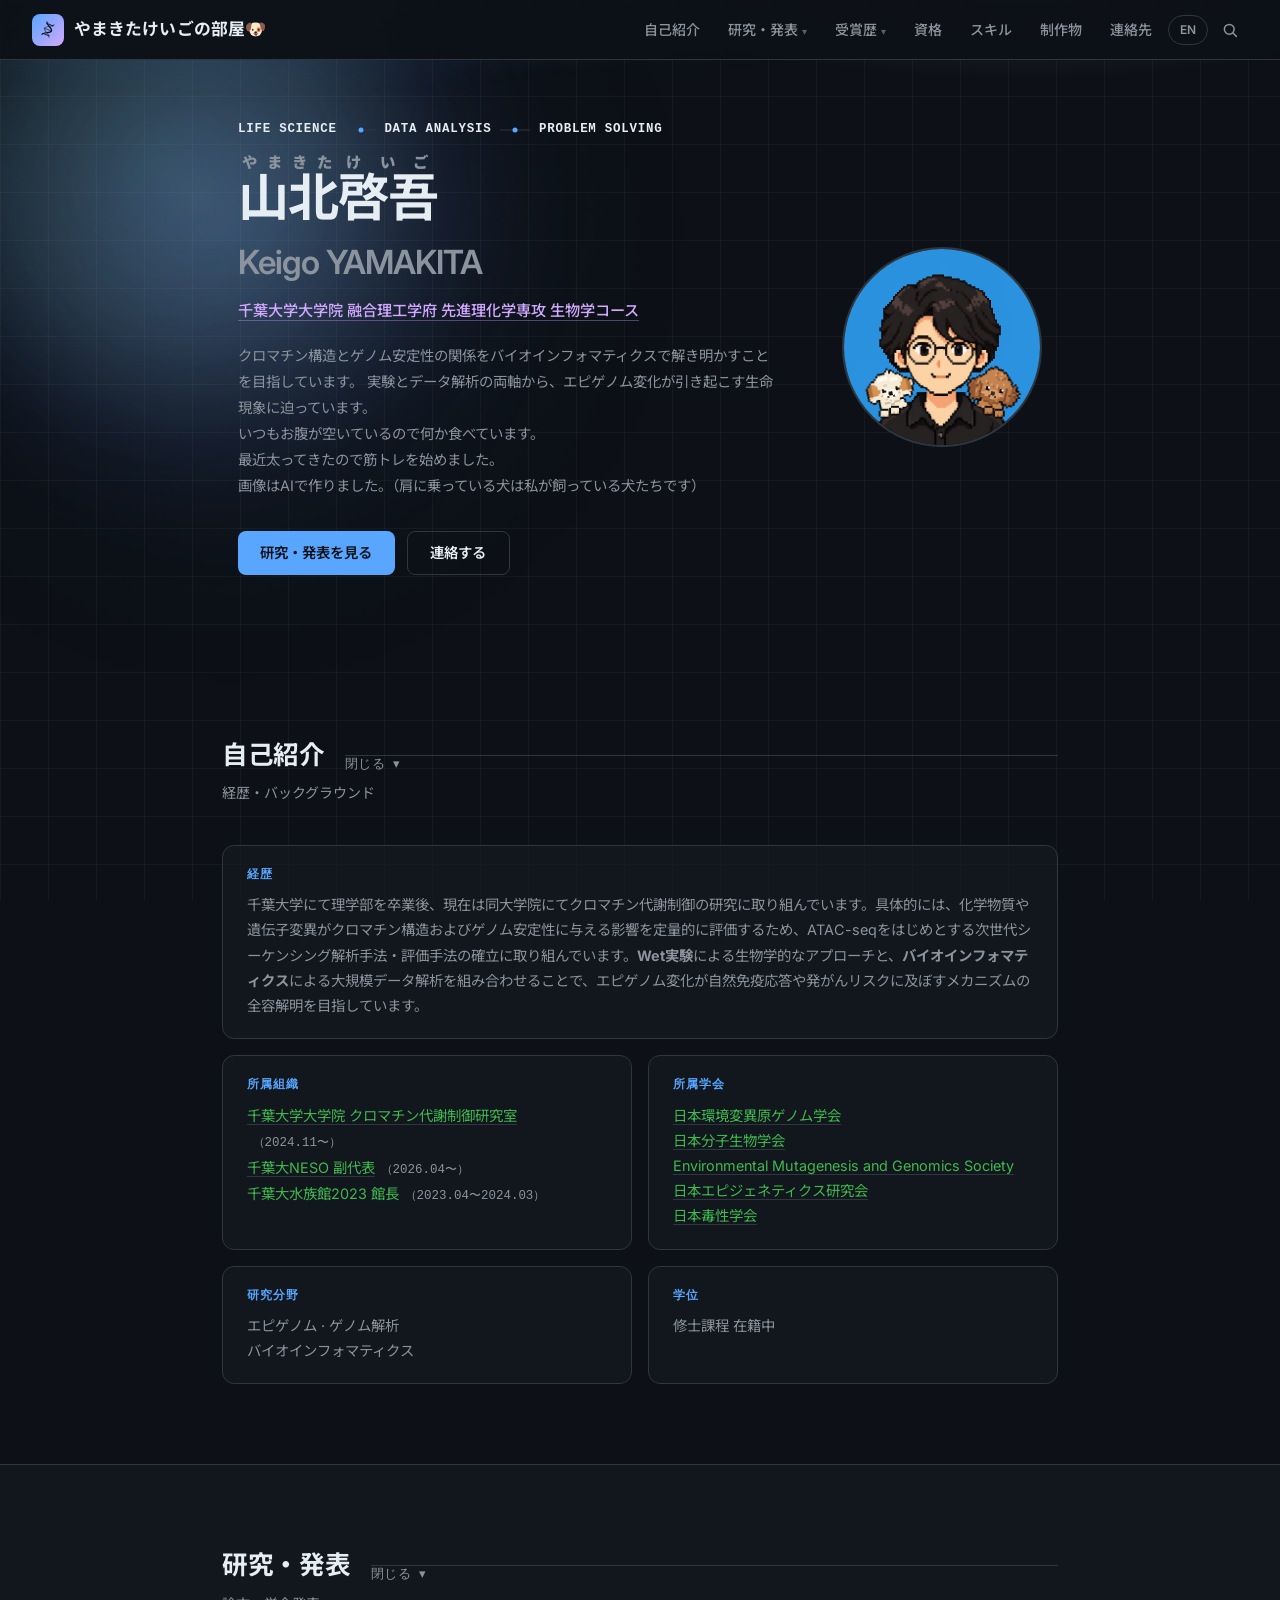
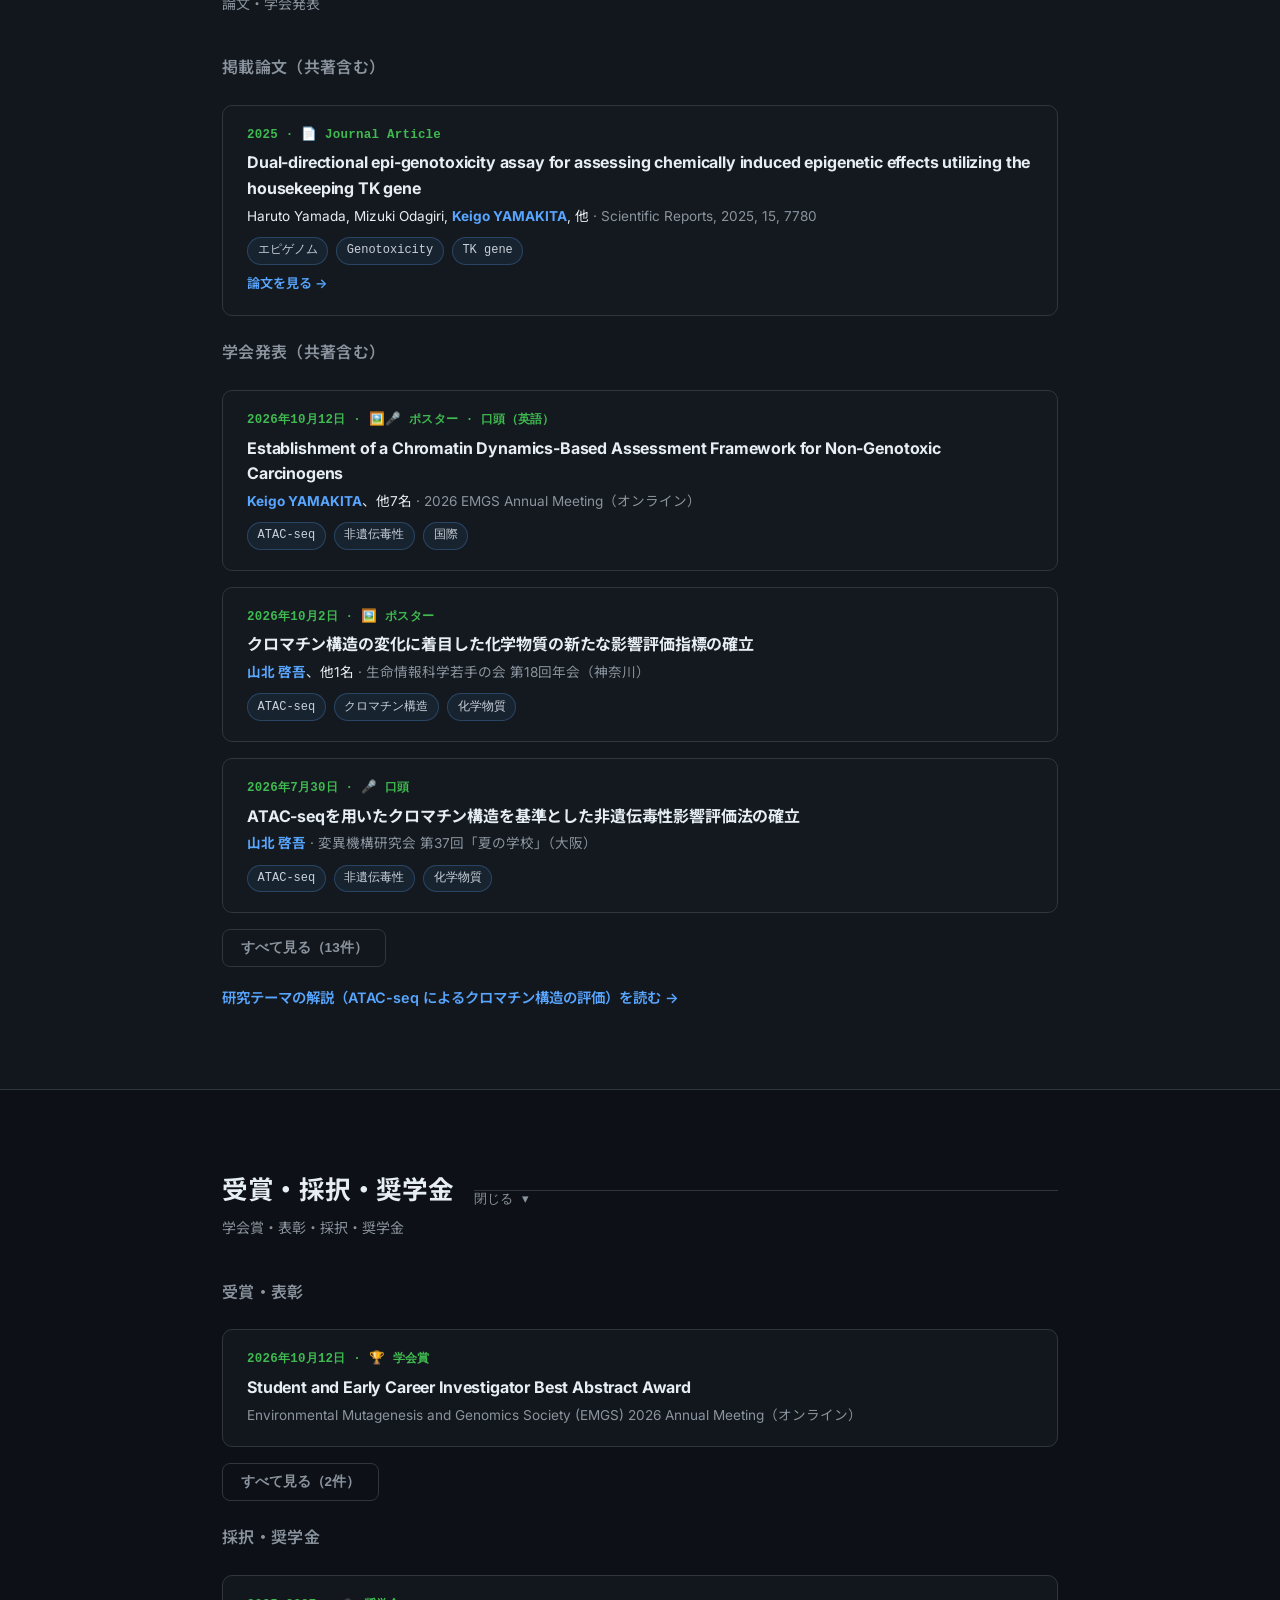
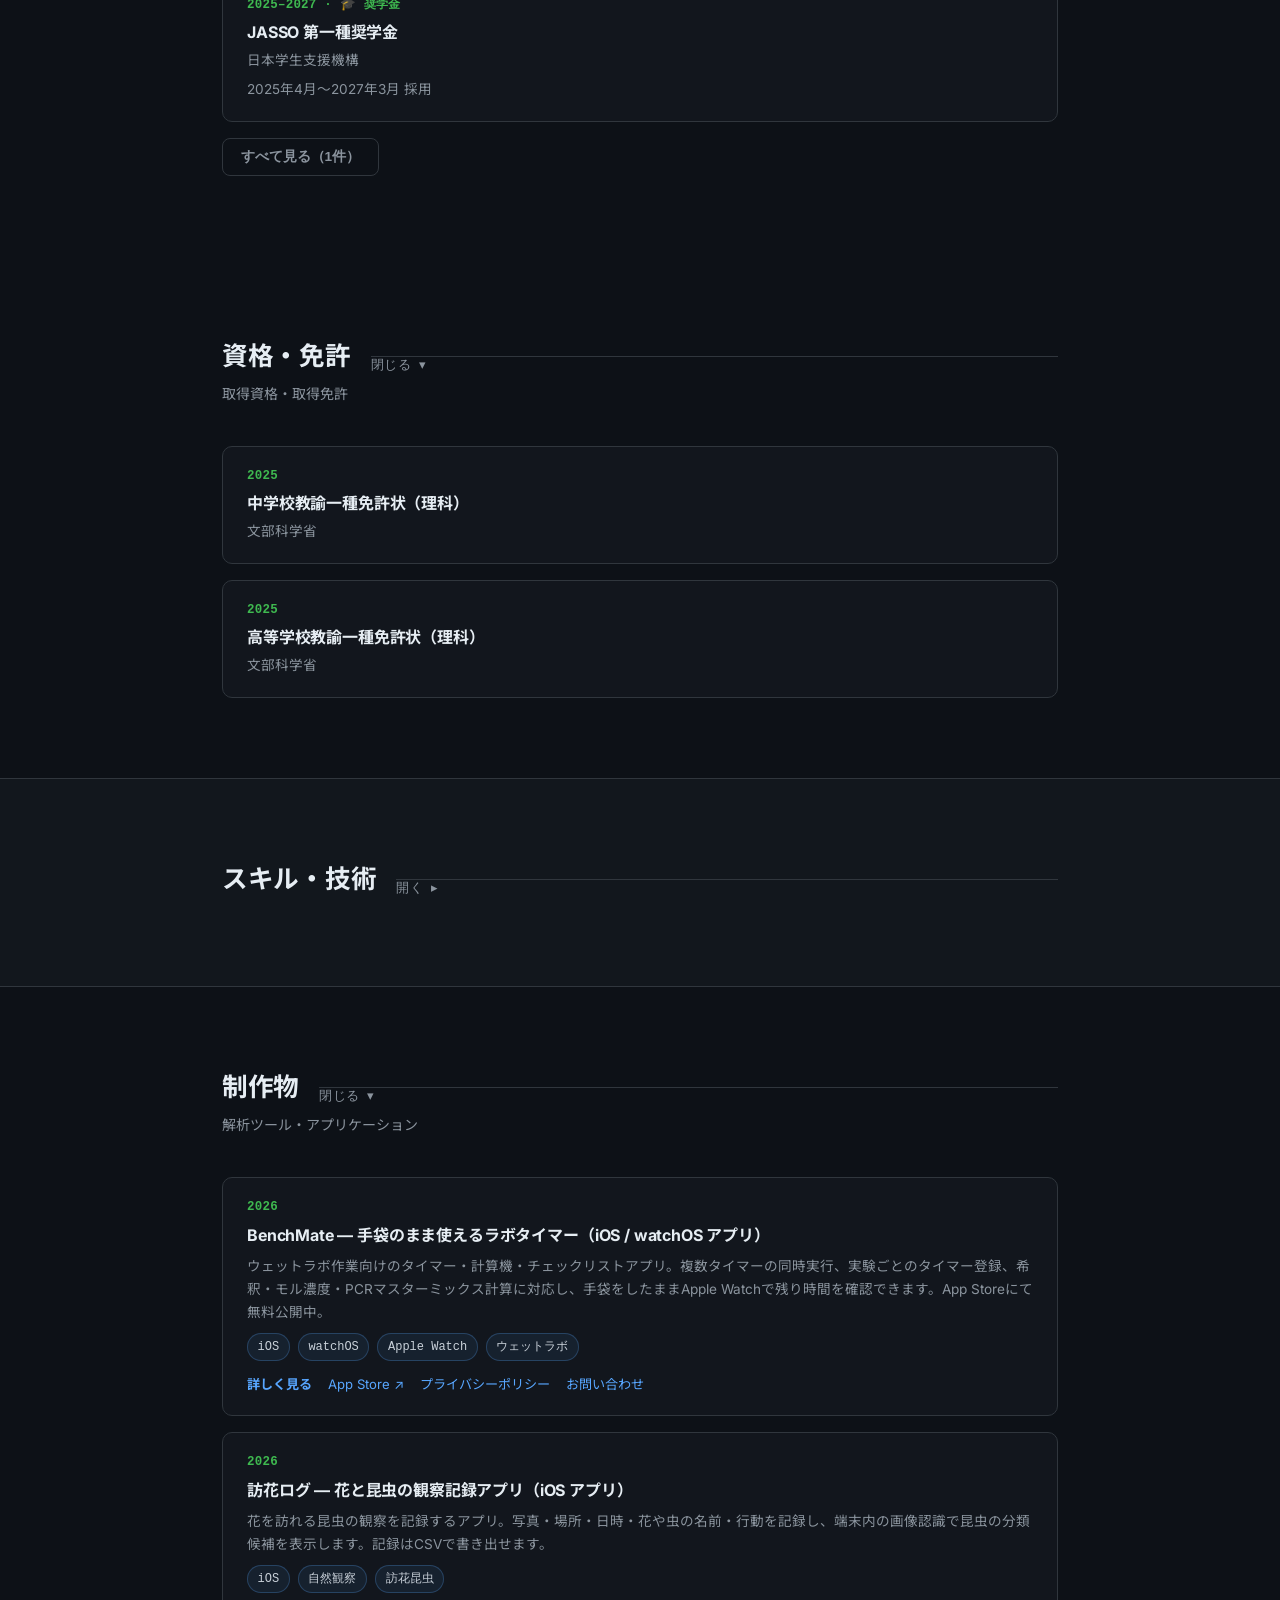
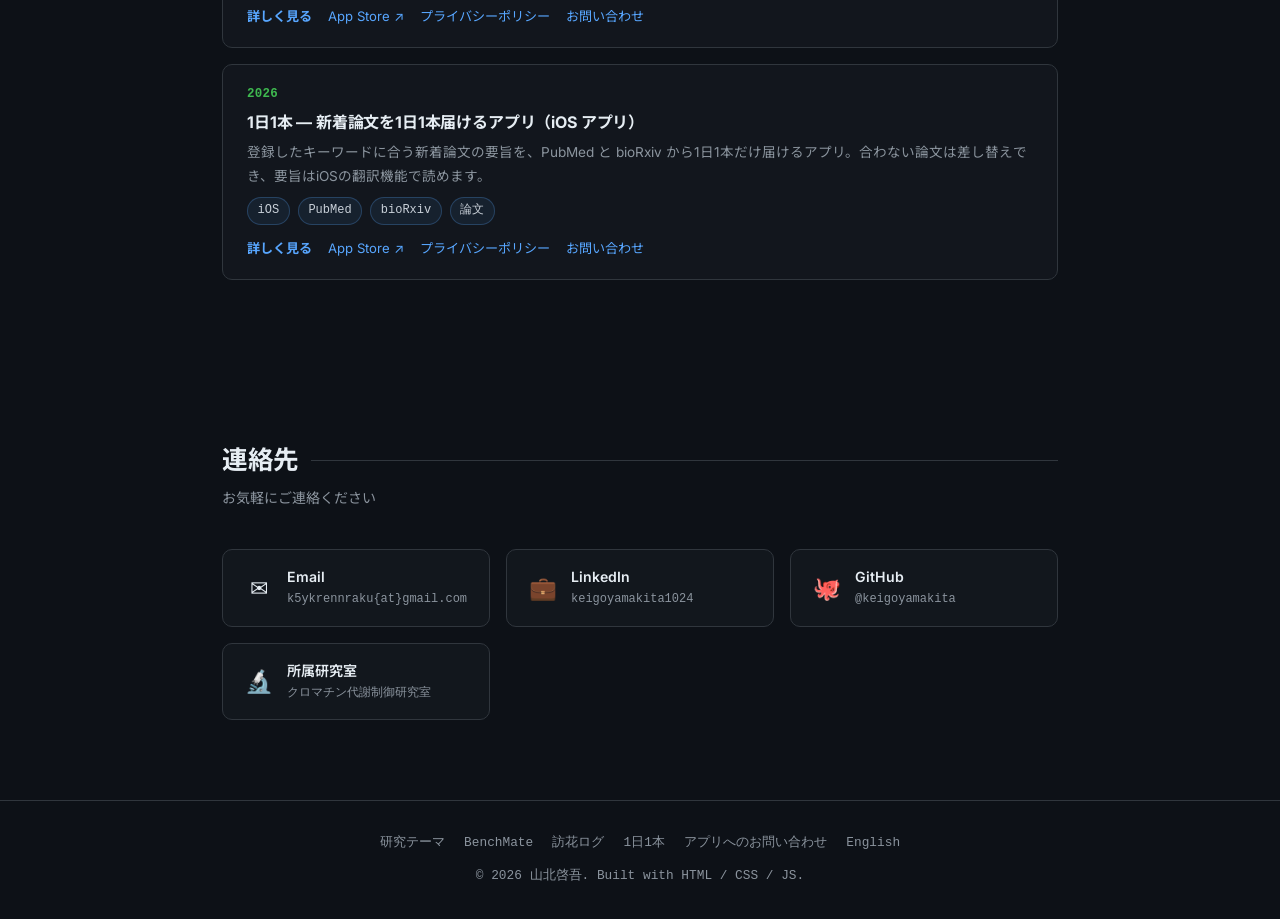
==== commit 9097f067: "Update index.html" ====
--- a/index.html
+++ b/index.html
@@ -14,6 +14,9 @@
   <meta name="author" content="山北啓吾 Keigo Yamakita">
   <meta name="robots" content="index, follow">
   <link rel="canonical" href="https://keigoyamakita.com/">
+  <link rel="alternate" hreflang="ja" href="https://keigoyamakita.com/">
+  <link rel="alternate" hreflang="en" href="https://keigoyamakita.com/en/">
+  <link rel="alternate" hreflang="x-default" href="https://keigoyamakita.com/">
 
   <!-- Open Graph / SNS -->
   <meta property="og:type" content="website">
@@ -64,7 +67,7 @@
   <!-- フォントCSSは非同期で読み込み、初回描画をブロックしないようにする -->
   <link rel="preload" as="style" href="https://fonts.googleapis.com/css2?family=Inter:wght@400;500;600;700;800&family=Noto+Sans+JP:wght@400;500;600;700;900&display=swap" onload="this.onload=null;this.rel='stylesheet'">
   <noscript><link href="https://fonts.googleapis.com/css2?family=Inter:wght@400;500;600;700;800&family=Noto+Sans+JP:wght@400;500;600;700;900&display=swap" rel="stylesheet"></noscript>
-  <link rel="stylesheet" href="css/style.css?v=20261014a">
+  <link rel="stylesheet" href="css/style.css?v=20261014b">
 </head>
 <body>
 
@@ -105,8 +108,10 @@
       <li><a href="#skills">スキル</a></li>
       <li><a href="#works">制作物</a></li>
       <li><a href="#contact">連絡先</a></li>
+      <li class="nav-lang-item"><a href="/en/" hreflang="en" lang="en">English</a></li>
     </ul>
     <div class="nav-actions">
+      <a class="nav-lang" href="/en/" hreflang="en" lang="en" title="English page">EN</a>
       <div class="nav-search" id="navSearch">
         <button type="button" class="nav-search-btn" id="searchOpen" aria-label="サイト内検索を開く" aria-expanded="false" aria-controls="searchField" title="サイト内検索（Ctrl/⌘+F または /）">
           <svg viewBox="0 0 24 24" width="18" height="18" fill="none" xmlns="http://www.w3.org/2000/svg" aria-hidden="true">
@@ -314,6 +319,7 @@
       <a href="/houkalog/" target="_blank" rel="noopener">訪花ログ</a>
       <a href="/paperaday/" target="_blank" rel="noopener">1日1本</a>
       <a href="/contact/" target="_blank" rel="noopener">アプリへのお問い合わせ</a>
+      <a href="/en/" hreflang="en" lang="en">English</a>
     </nav>
     <p>&copy; <span id="year"></span> 山北啓吾. Built with HTML / CSS / JS.</p>
   </footer>
--- a/css/style.css
+++ b/css/style.css
@@ -1046,3 +1046,35 @@
 }
 /* 画像そのものにはクリック等を届かせず、親要素が受ける（右クリック保存の対象になりにくくする） */
 .avatar img { pointer-events: none; }
+
+/* ===========================
+   Language switch（日本語 / English）
+=========================== */
+.nav-lang {
+  display: inline-flex;
+  align-items: center;
+  height: 30px;
+  padding: 0 0.65rem;
+  border: 1px solid var(--border);
+  border-radius: 999px;
+  font-size: 0.75rem;
+  font-weight: 600;
+  letter-spacing: 0.04em;
+  color: var(--text2);
+  white-space: nowrap;
+  transition: color 0.2s, border-color 0.2s;
+}
+.nav-lang:hover { color: var(--accent); border-color: var(--accent); }
+.nav-lang:focus-visible { outline: 2px solid var(--accent); outline-offset: 2px; }
+/* スマホではナビ上部が狭いので、切り替えはハンバーガーメニュー内に置く */
+.nav-lang-item { display: none; }
+@media (max-width: 640px) {
+  .nav-lang { display: none; }
+  .nav-lang-item { display: block; }
+}
+
+/* 英語ページ（/en/）では開閉ラベルを英語にする */
+html[lang="en"] .section-collapsible > .section-title::after,
+html[lang="en"] .subsection-title::after { content: 'Hide ▾'; }
+html[lang="en"] .section-collapsible:not([open]) > .section-title::after,
+html[lang="en"] .collapsible:not([open]) .subsection-title::after { content: 'Show ▸'; }
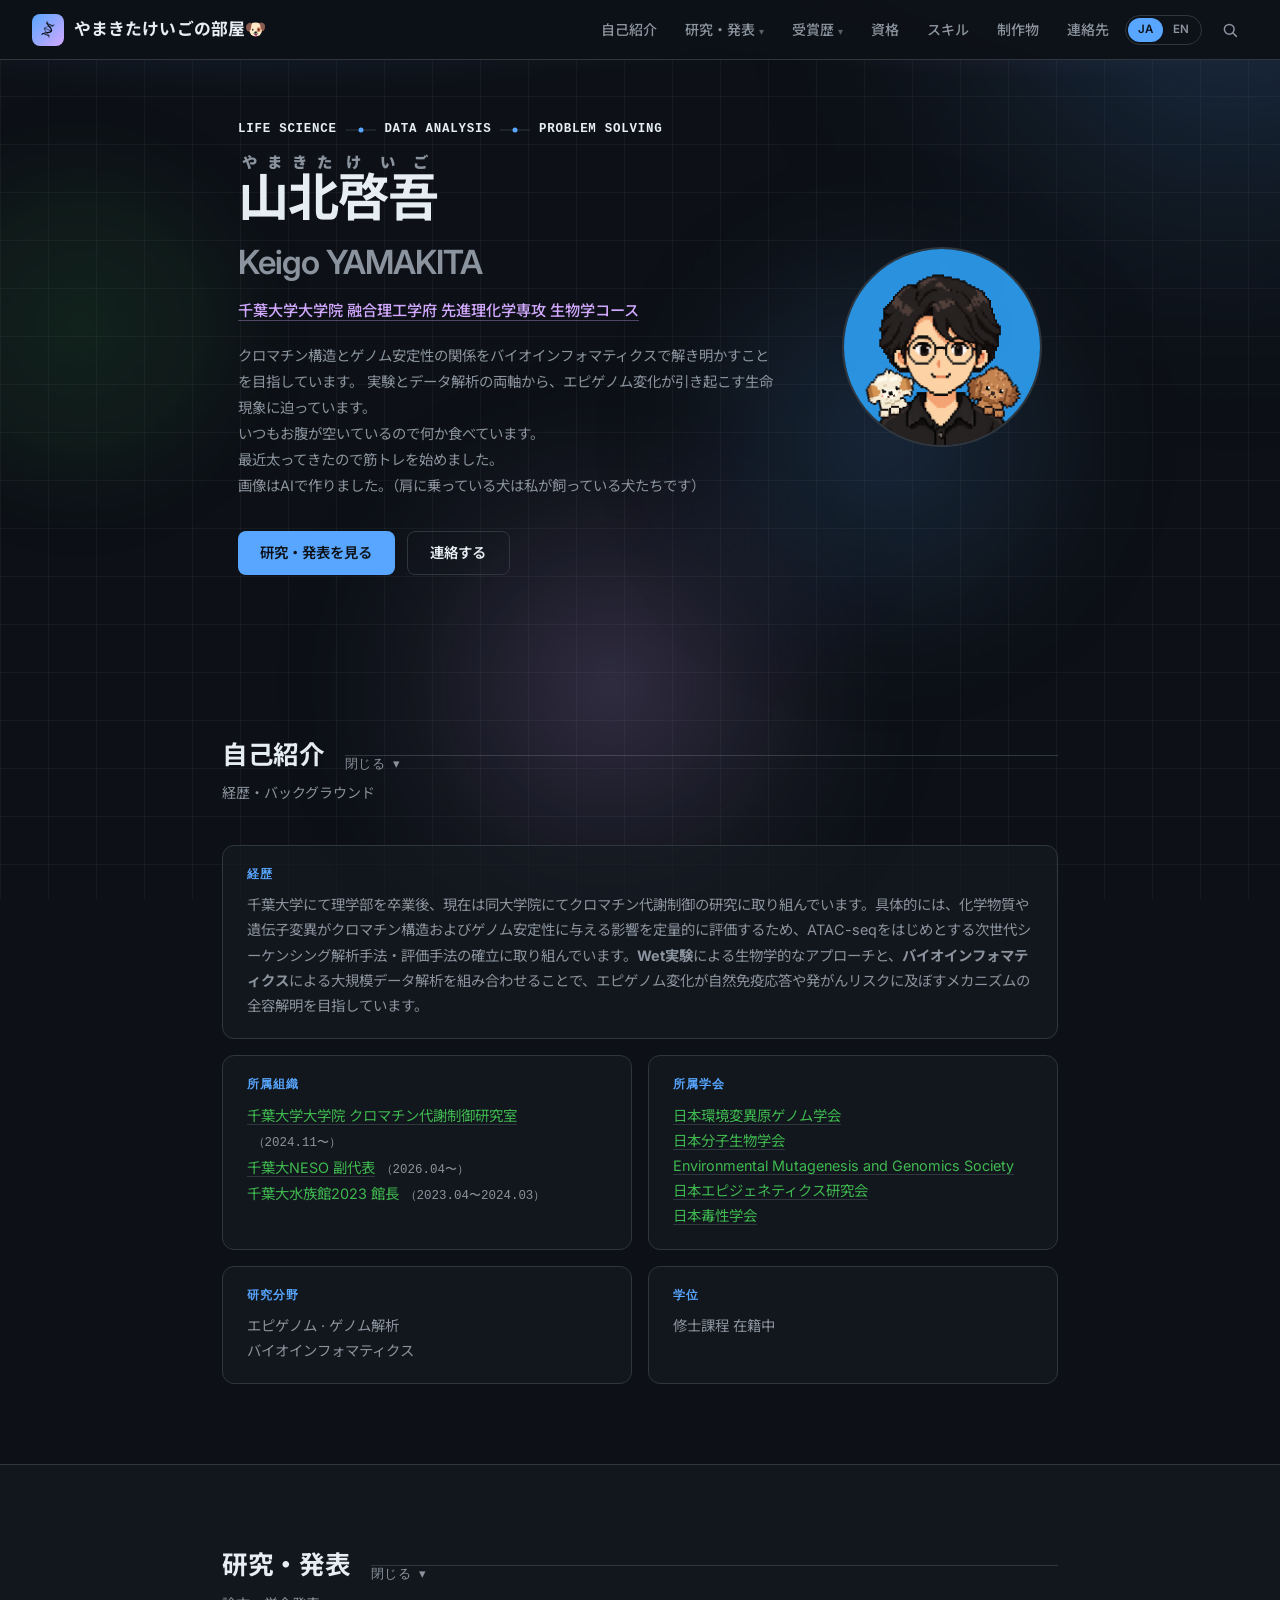
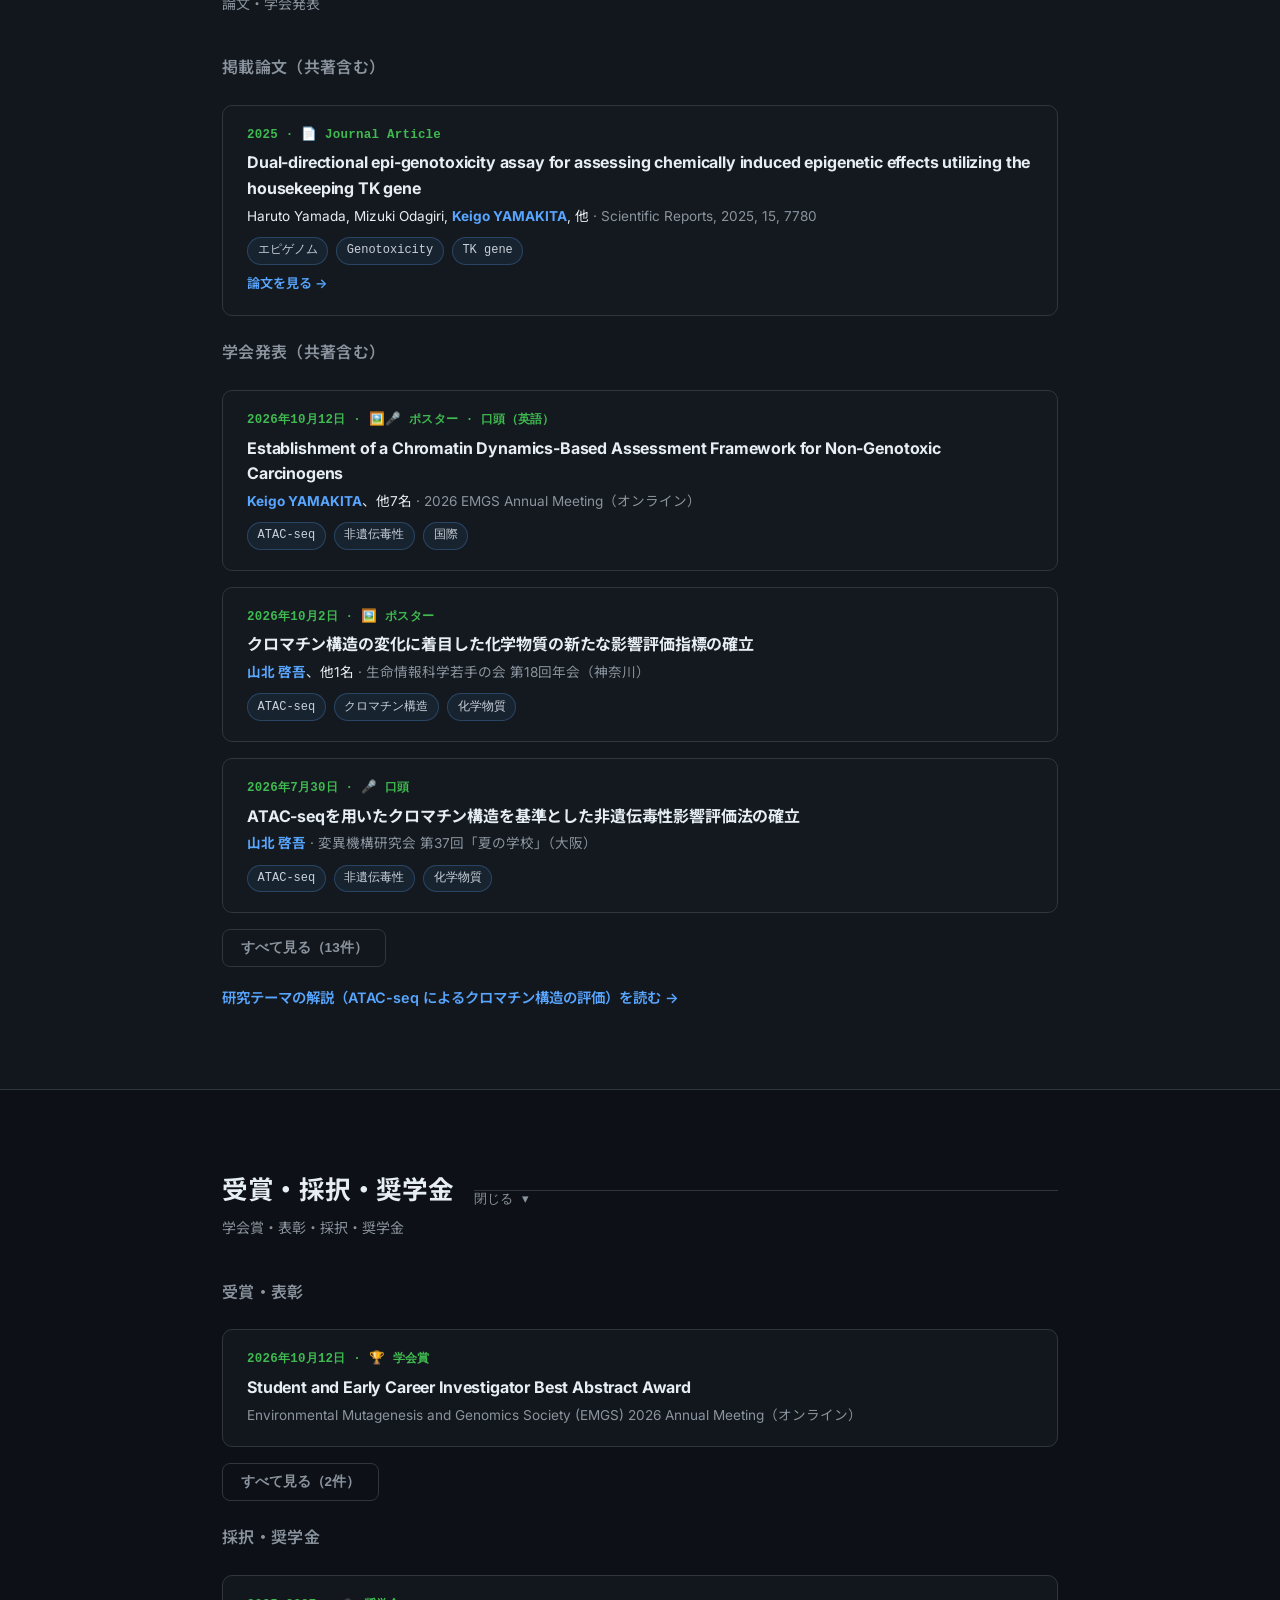
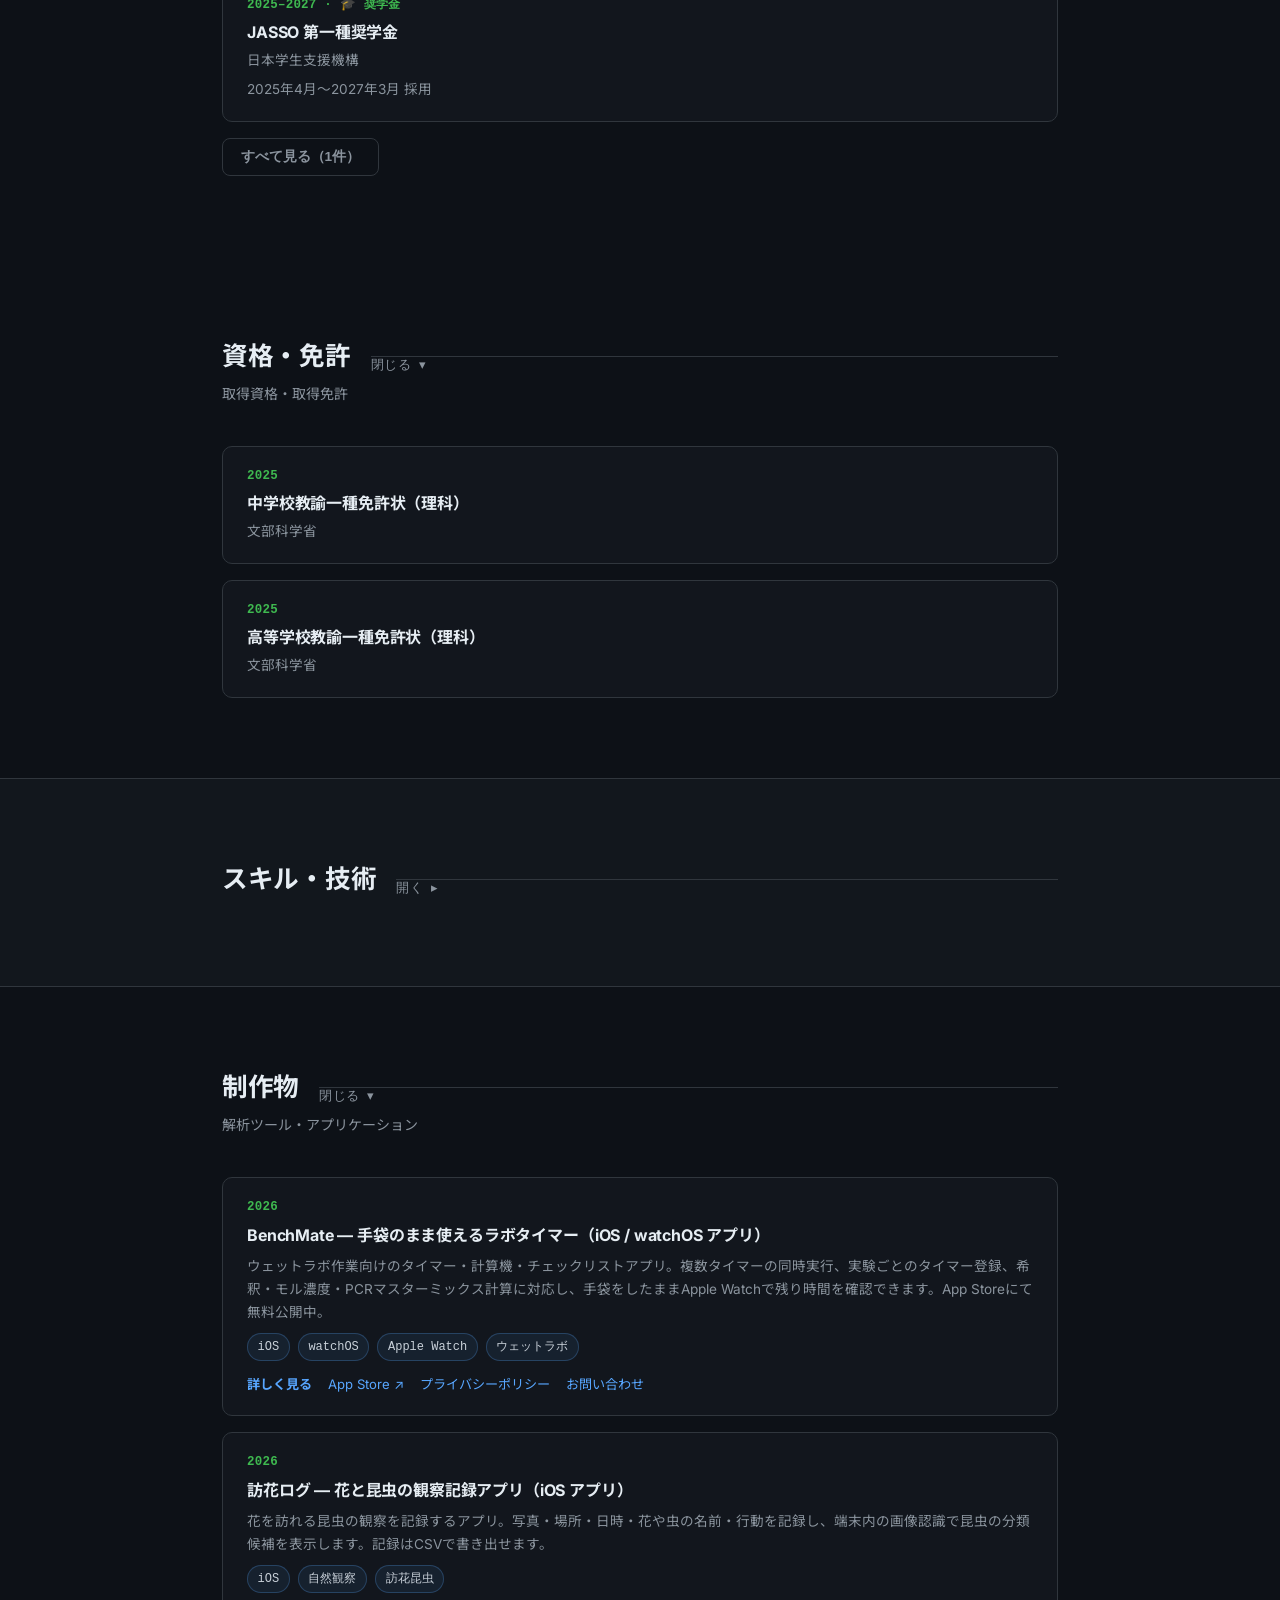
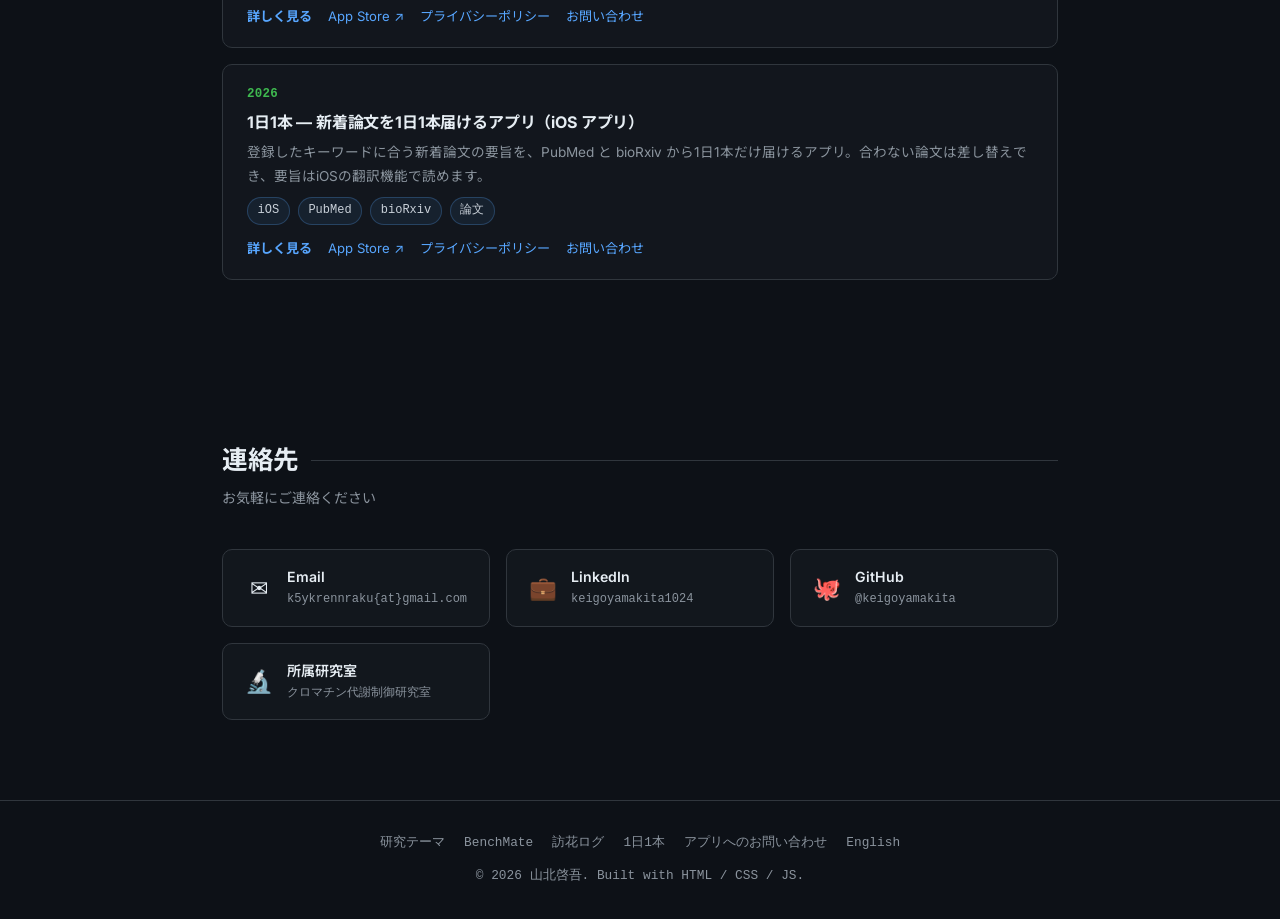
==== commit 83332039: "Update index.html" ====
--- a/index.html
+++ b/index.html
@@ -67,7 +67,7 @@
   <!-- フォントCSSは非同期で読み込み、初回描画をブロックしないようにする -->
   <link rel="preload" as="style" href="https://fonts.googleapis.com/css2?family=Inter:wght@400;500;600;700;800&family=Noto+Sans+JP:wght@400;500;600;700;900&display=swap" onload="this.onload=null;this.rel='stylesheet'">
   <noscript><link href="https://fonts.googleapis.com/css2?family=Inter:wght@400;500;600;700;800&family=Noto+Sans+JP:wght@400;500;600;700;900&display=swap" rel="stylesheet"></noscript>
-  <link rel="stylesheet" href="css/style.css?v=20261014b">
+  <link rel="stylesheet" href="css/style.css?v=20261014c">
 </head>
 <body>
 
@@ -108,10 +108,10 @@
       <li><a href="#skills">スキル</a></li>
       <li><a href="#works">制作物</a></li>
       <li><a href="#contact">連絡先</a></li>
-      <li class="nav-lang-item"><a href="/en/" hreflang="en" lang="en">English</a></li>
+      <li class="nav-lang-item"><div class="lang-switch lang-switch--menu" role="group" aria-label="言語 / Language"><a href="/" hreflang="ja" lang="ja" aria-current="page">日本語</a><a href="/en/" hreflang="en" lang="en">English</a></div></li>
     </ul>
     <div class="nav-actions">
-      <a class="nav-lang" href="/en/" hreflang="en" lang="en" title="English page">EN</a>
+      <div class="lang-switch" role="group" aria-label="言語 / Language"><a href="/" hreflang="ja" lang="ja" aria-current="page">JA</a><a href="/en/" hreflang="en" lang="en">EN</a></div>
       <div class="nav-search" id="navSearch">
         <button type="button" class="nav-search-btn" id="searchOpen" aria-label="サイト内検索を開く" aria-expanded="false" aria-controls="searchField" title="サイト内検索（Ctrl/⌘+F または /）">
           <svg viewBox="0 0 24 24" width="18" height="18" fill="none" xmlns="http://www.w3.org/2000/svg" aria-hidden="true">
--- a/css/style.css
+++ b/css/style.css
@@ -1050,27 +1050,44 @@
 /* ===========================
    Language switch（日本語 / English）
 =========================== */
-.nav-lang {
+/* 言語切り替え（日本語 / English）：現在の言語を塗りつぶしで表示するセグメント型トグル */
+.lang-switch {
   display: inline-flex;
   align-items: center;
   height: 30px;
-  padding: 0 0.65rem;
+  padding: 2px;
+  margin-right: 0.35rem;
   border: 1px solid var(--border);
   border-radius: 999px;
-  font-size: 0.75rem;
+  white-space: nowrap;
+}
+.lang-switch a {
+  display: inline-flex;
+  align-items: center;
+  height: 100%;
+  padding: 0 0.6rem;
+  border-radius: 999px;
+  font-size: 0.72rem;
   font-weight: 600;
   letter-spacing: 0.04em;
   color: var(--text2);
-  white-space: nowrap;
-  transition: color 0.2s, border-color 0.2s;
-}
-.nav-lang:hover { color: var(--accent); border-color: var(--accent); }
-.nav-lang:focus-visible { outline: 2px solid var(--accent); outline-offset: 2px; }
+  text-decoration: none;
+  transition: color 0.2s, background 0.2s;
+}
+.lang-switch a:hover { color: var(--accent); }
+.lang-switch a[aria-current="page"] {
+  background: var(--accent);
+  color: #0d1117;
+  pointer-events: none;
+}
+.lang-switch a:focus-visible { outline: 2px solid var(--accent); outline-offset: 2px; }
 /* スマホではナビ上部が狭いので、切り替えはハンバーガーメニュー内に置く */
 .nav-lang-item { display: none; }
 @media (max-width: 640px) {
-  .nav-lang { display: none; }
+  .nav-actions > .lang-switch { display: none; }
   .nav-lang-item { display: block; }
+  .lang-switch--menu { height: 40px; margin-right: 0; }
+  .lang-switch--menu a { font-size: 0.95rem; padding: 0 1.1rem; }
 }
 
 /* 英語ページ（/en/）では開閉ラベルを英語にする */
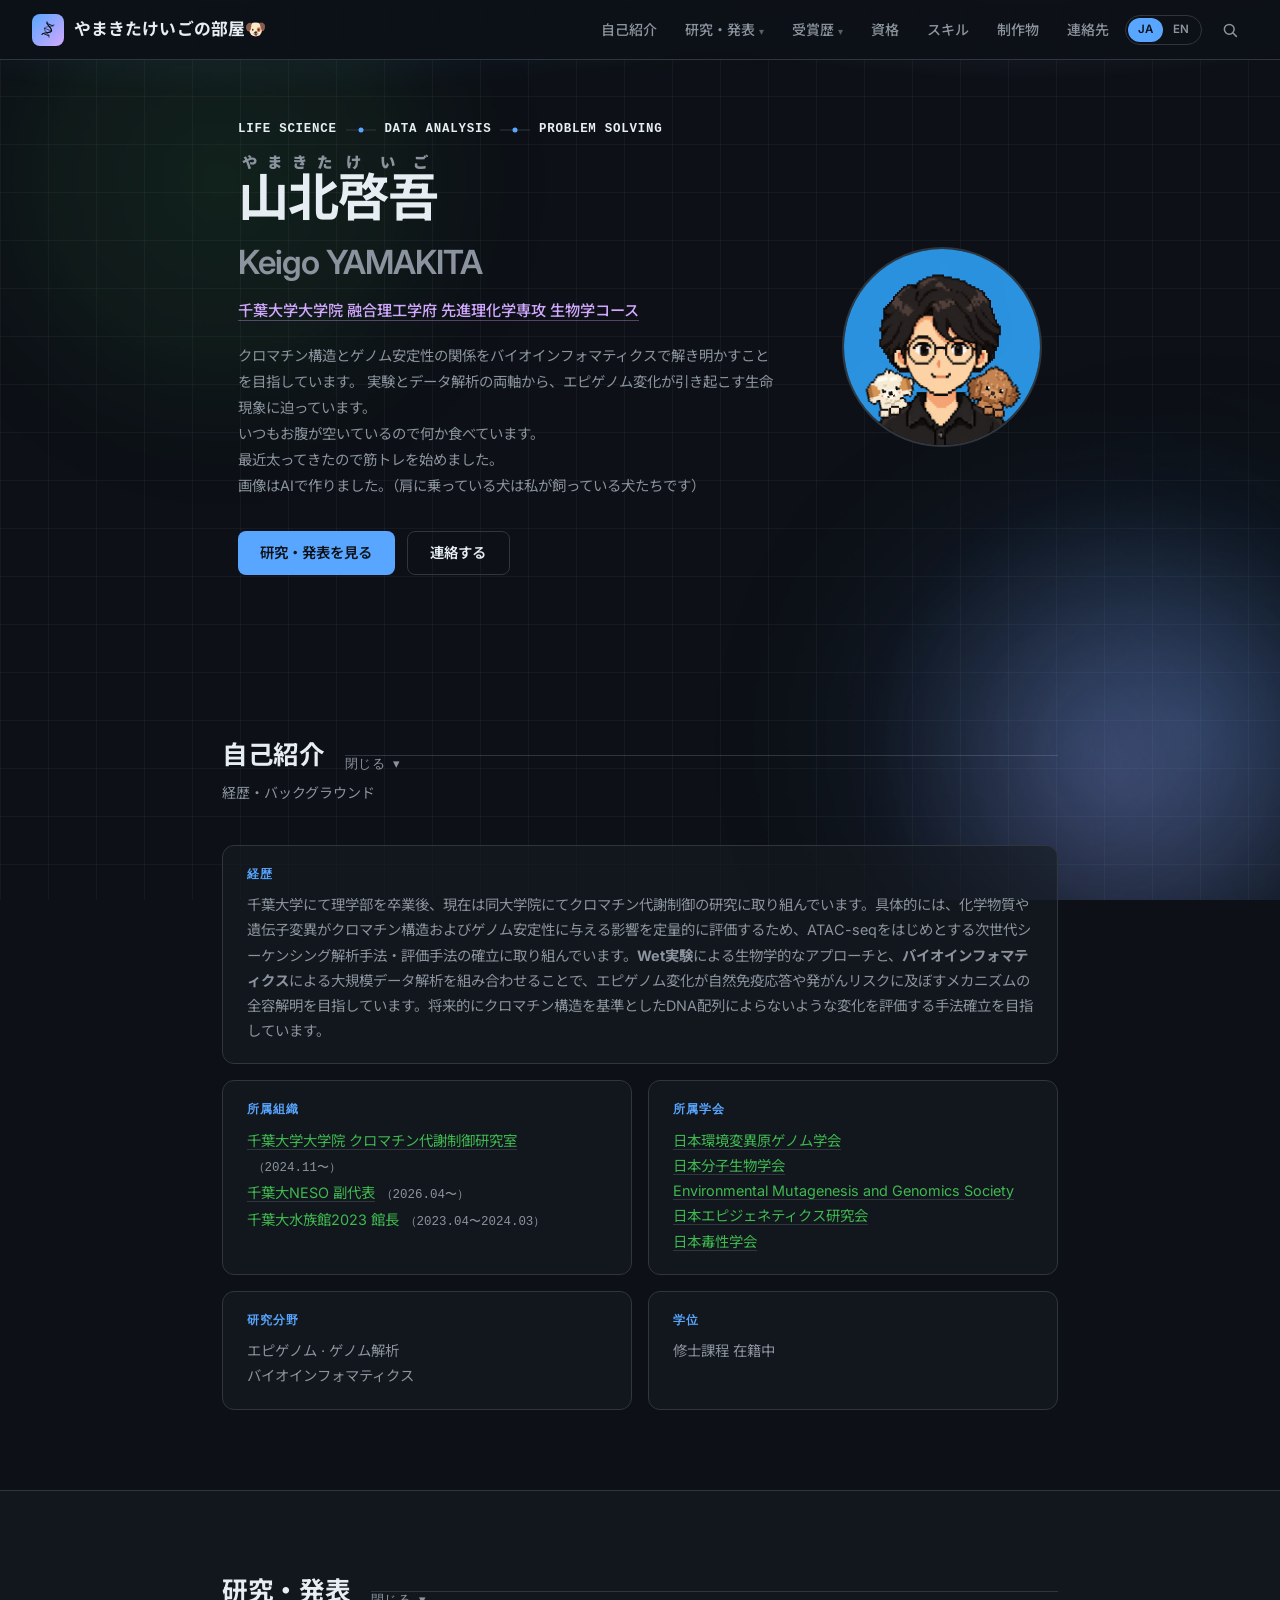
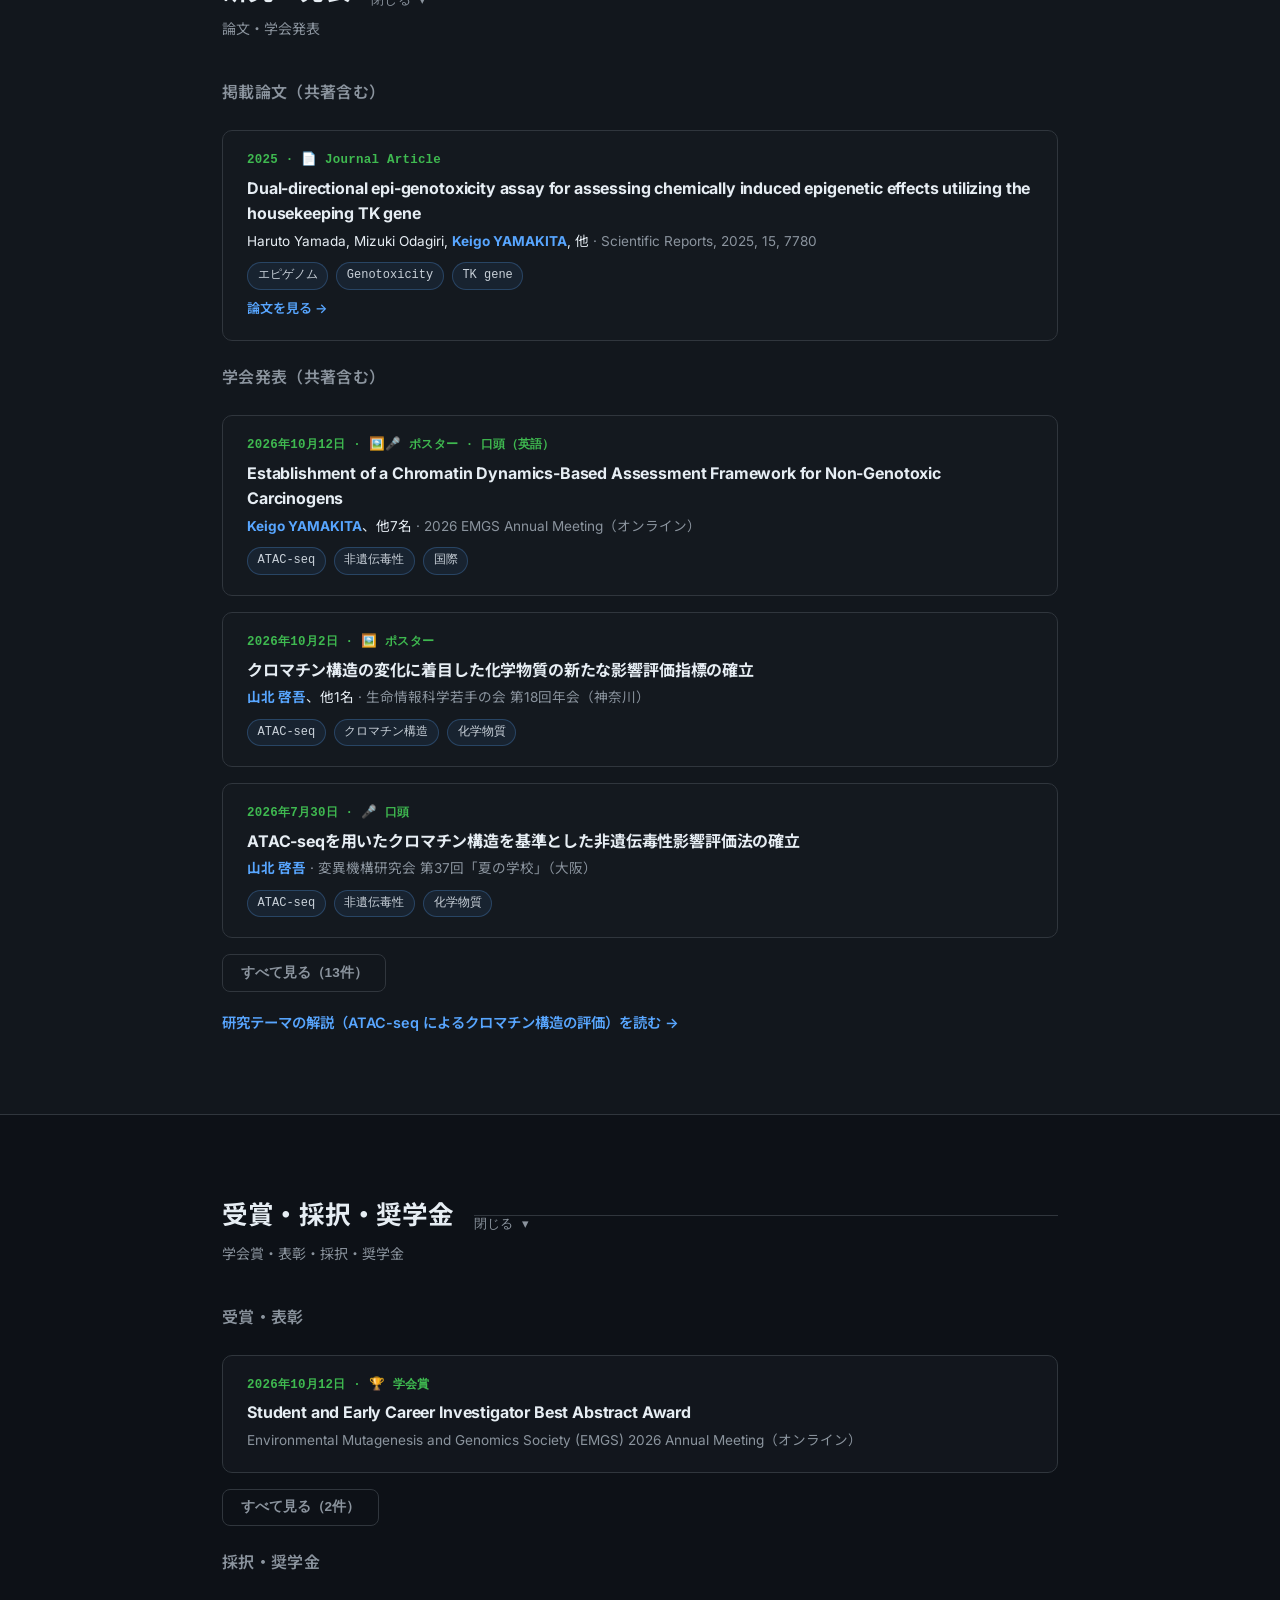
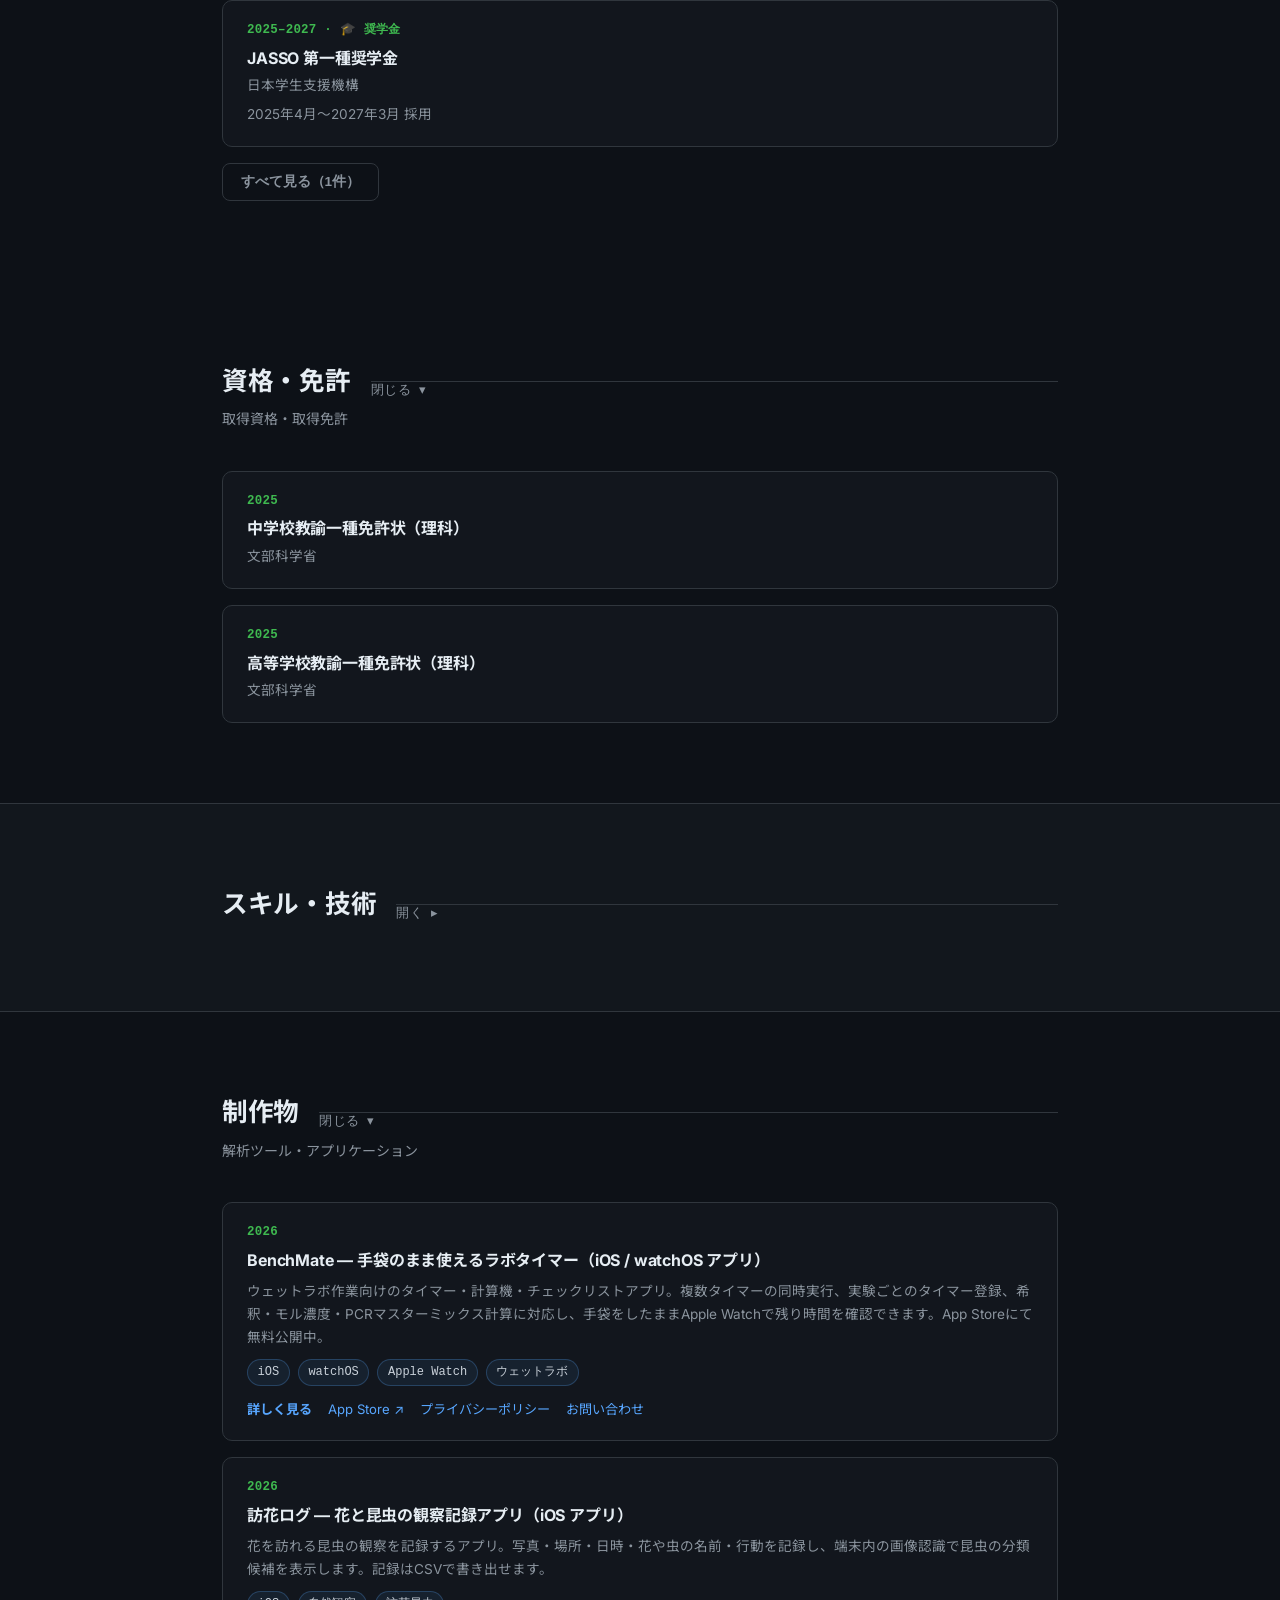
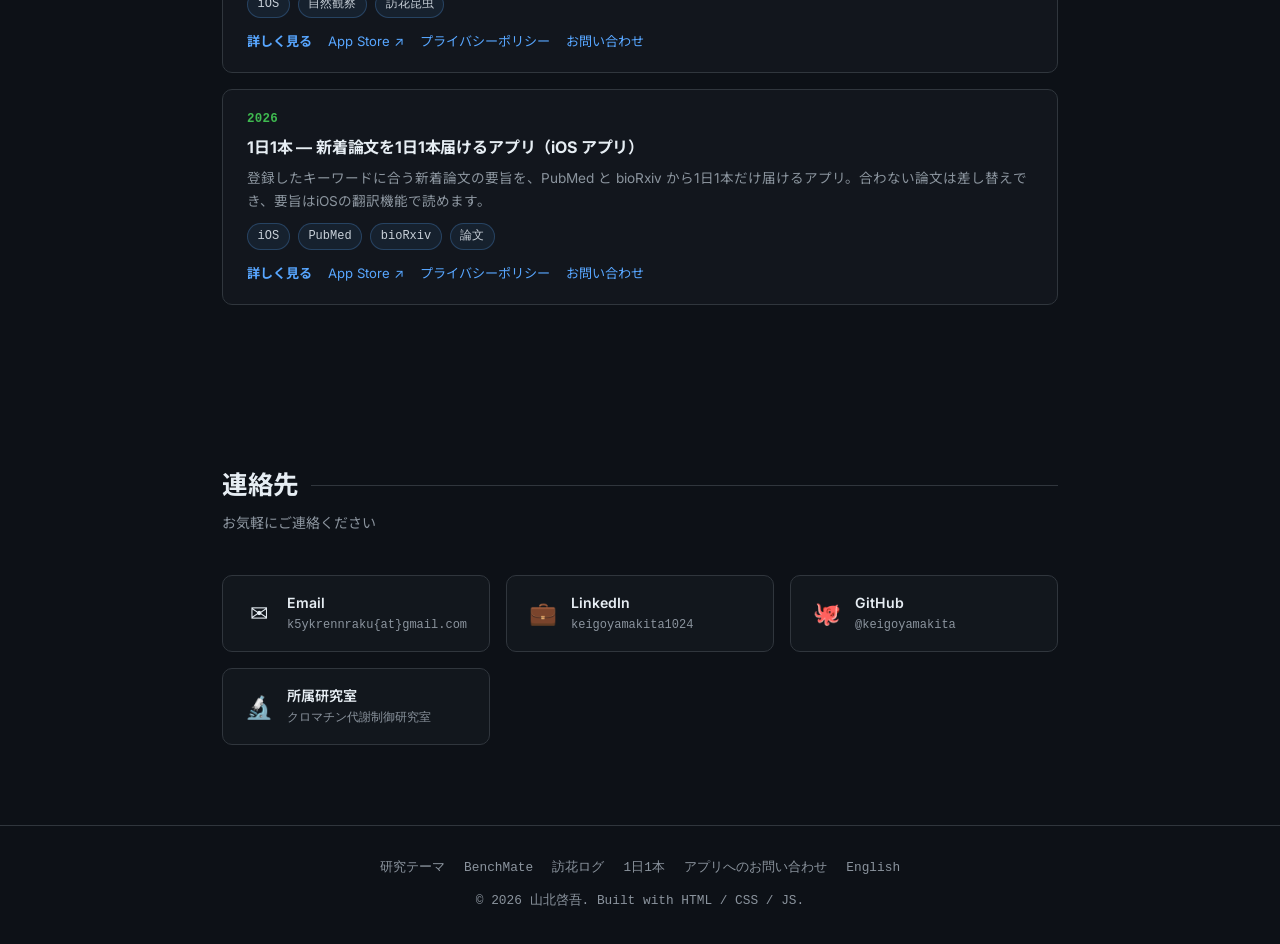
==== commit 5184a741: "Update index.html" ====
--- a/index.html
+++ b/index.html
@@ -188,7 +188,7 @@
           <div class="info-card wide">
             <h3>経歴</h3>
             <p>
-              千葉大学にて理学部を卒業後、現在は同大学院にてクロマチン代謝制御の研究に取り組んでいます。具体的には、化学物質や遺伝子変異がクロマチン構造およびゲノム安定性に与える影響を定量的に評価するため、ATAC-seqをはじめとする次世代シーケンシング解析手法・評価手法の確立に取り組んでいます。<strong>Wet実験</strong>による生物学的なアプローチと、<strong>バイオインフォマティクス</strong>による大規模データ解析を組み合わせることで、エピゲノム変化が自然免疫応答や発がんリスクに及ぼすメカニズムの全容解明を目指しています。
+              千葉大学にて理学部を卒業後、現在は同大学院にてクロマチン代謝制御の研究に取り組んでいます。具体的には、化学物質や遺伝子変異がクロマチン構造およびゲノム安定性に与える影響を定量的に評価するため、ATAC-seqをはじめとする次世代シーケンシング解析手法・評価手法の確立に取り組んでいます。<strong>Wet実験</strong>による生物学的なアプローチと、<strong>バイオインフォマティクス</strong>による大規模データ解析を組み合わせることで、エピゲノム変化が自然免疫応答や発がんリスクに及ぼすメカニズムの全容解明を目指しています。将来的にクロマチン構造を基準としたDNA配列によらないような変化を評価する手法確立を目指しています。
             </p>
           </div>
           <div class="info-card">
